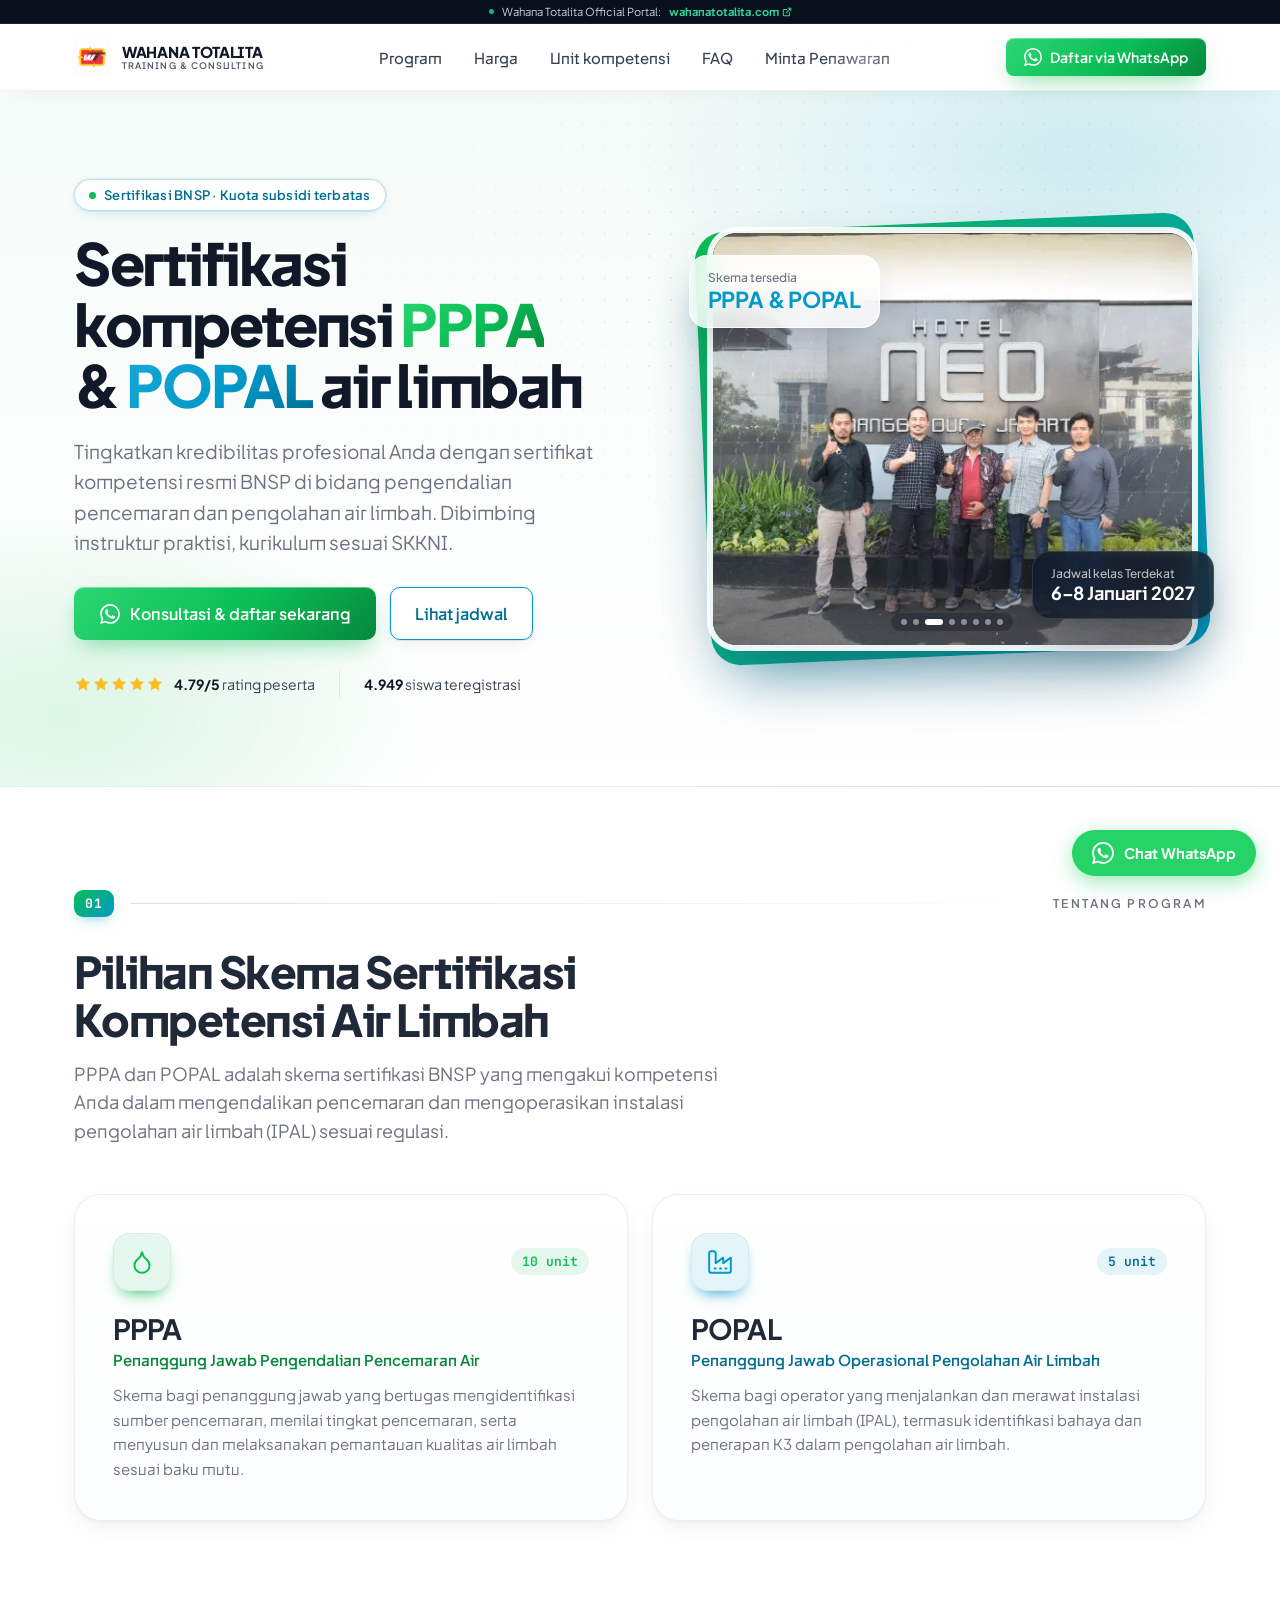
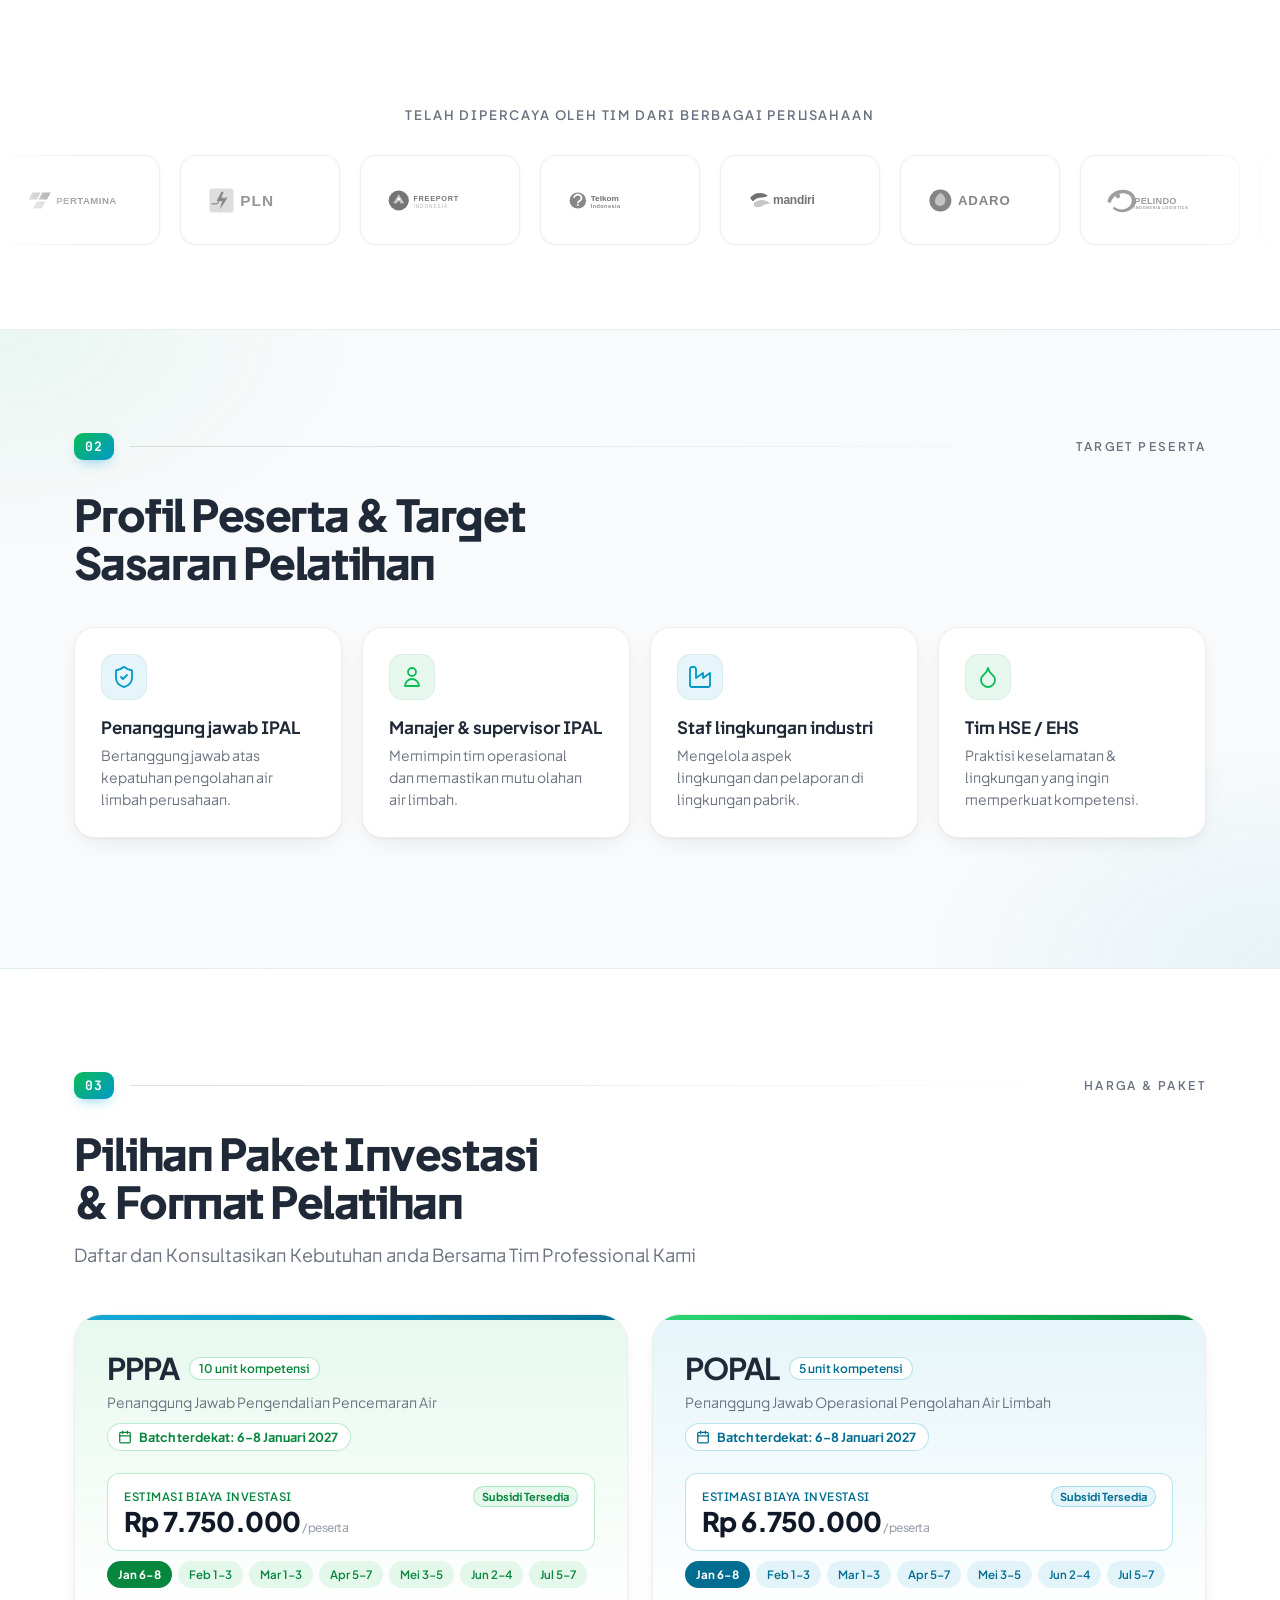
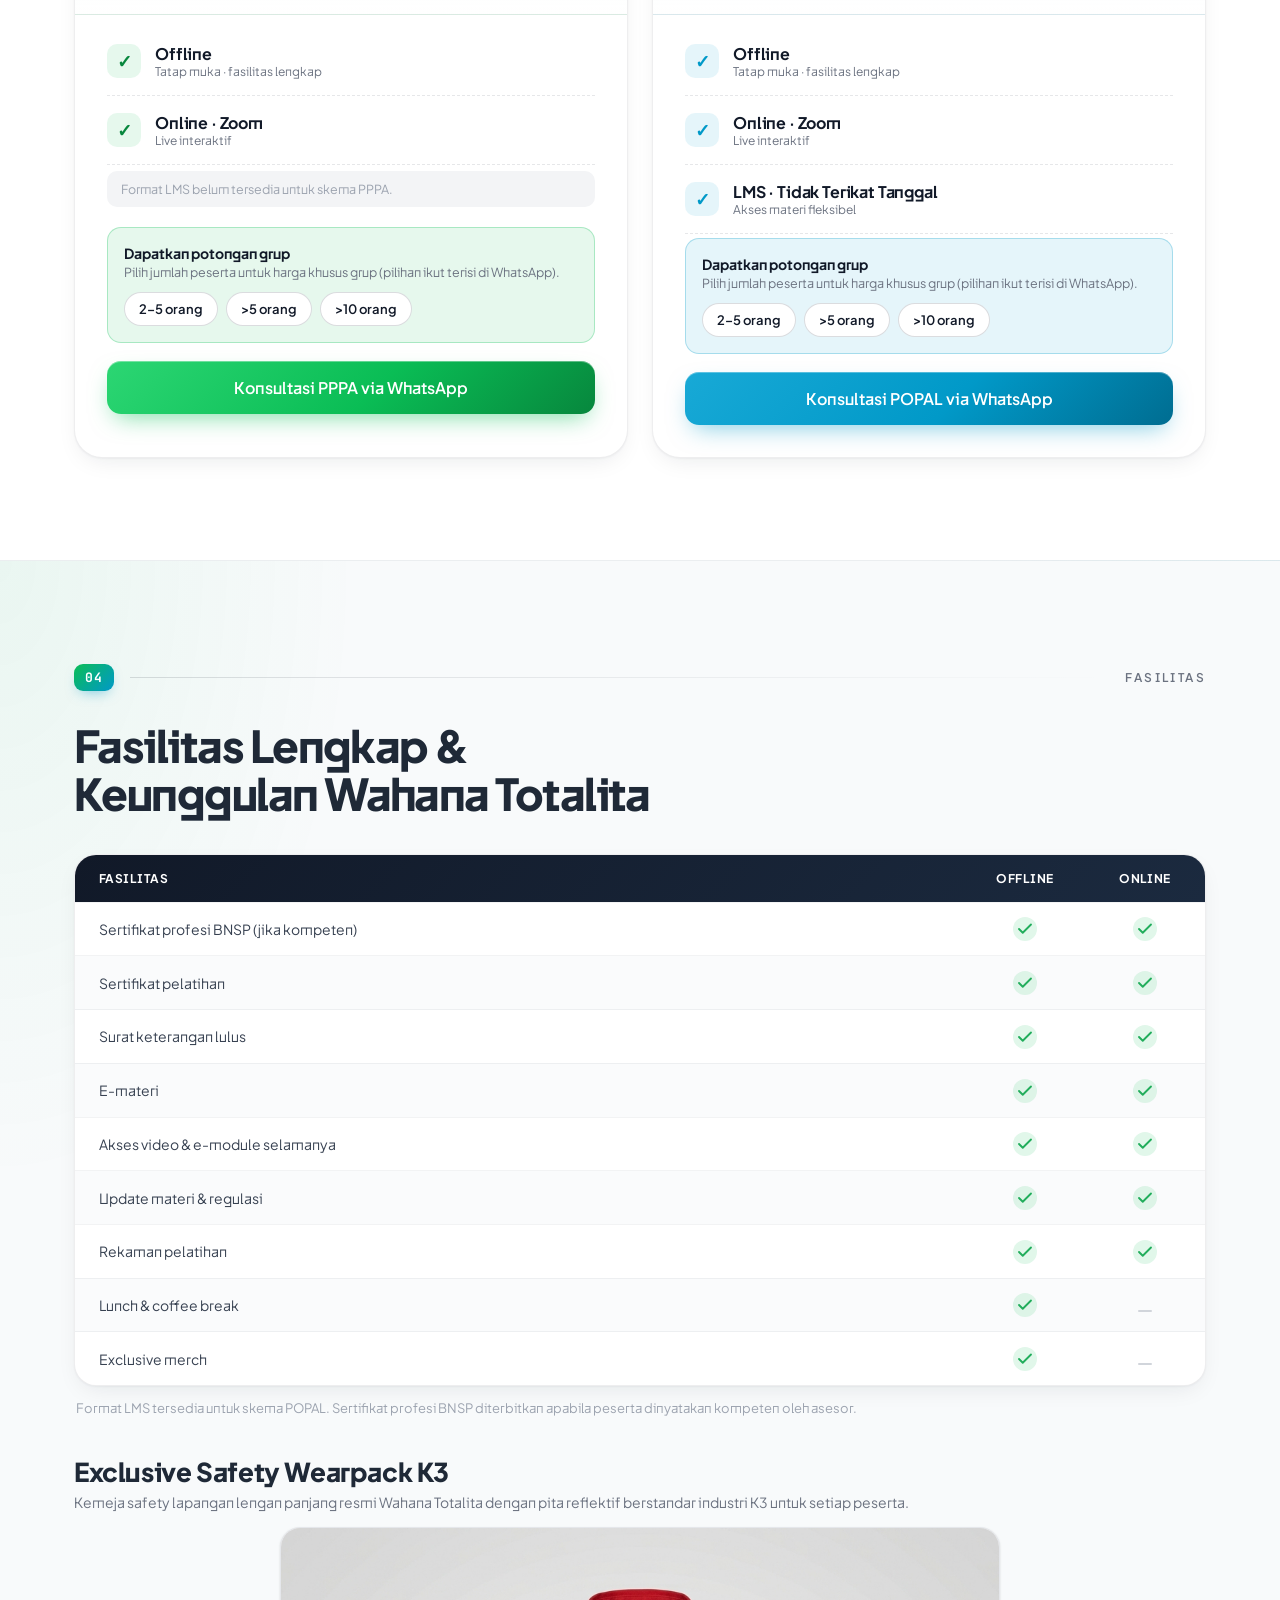
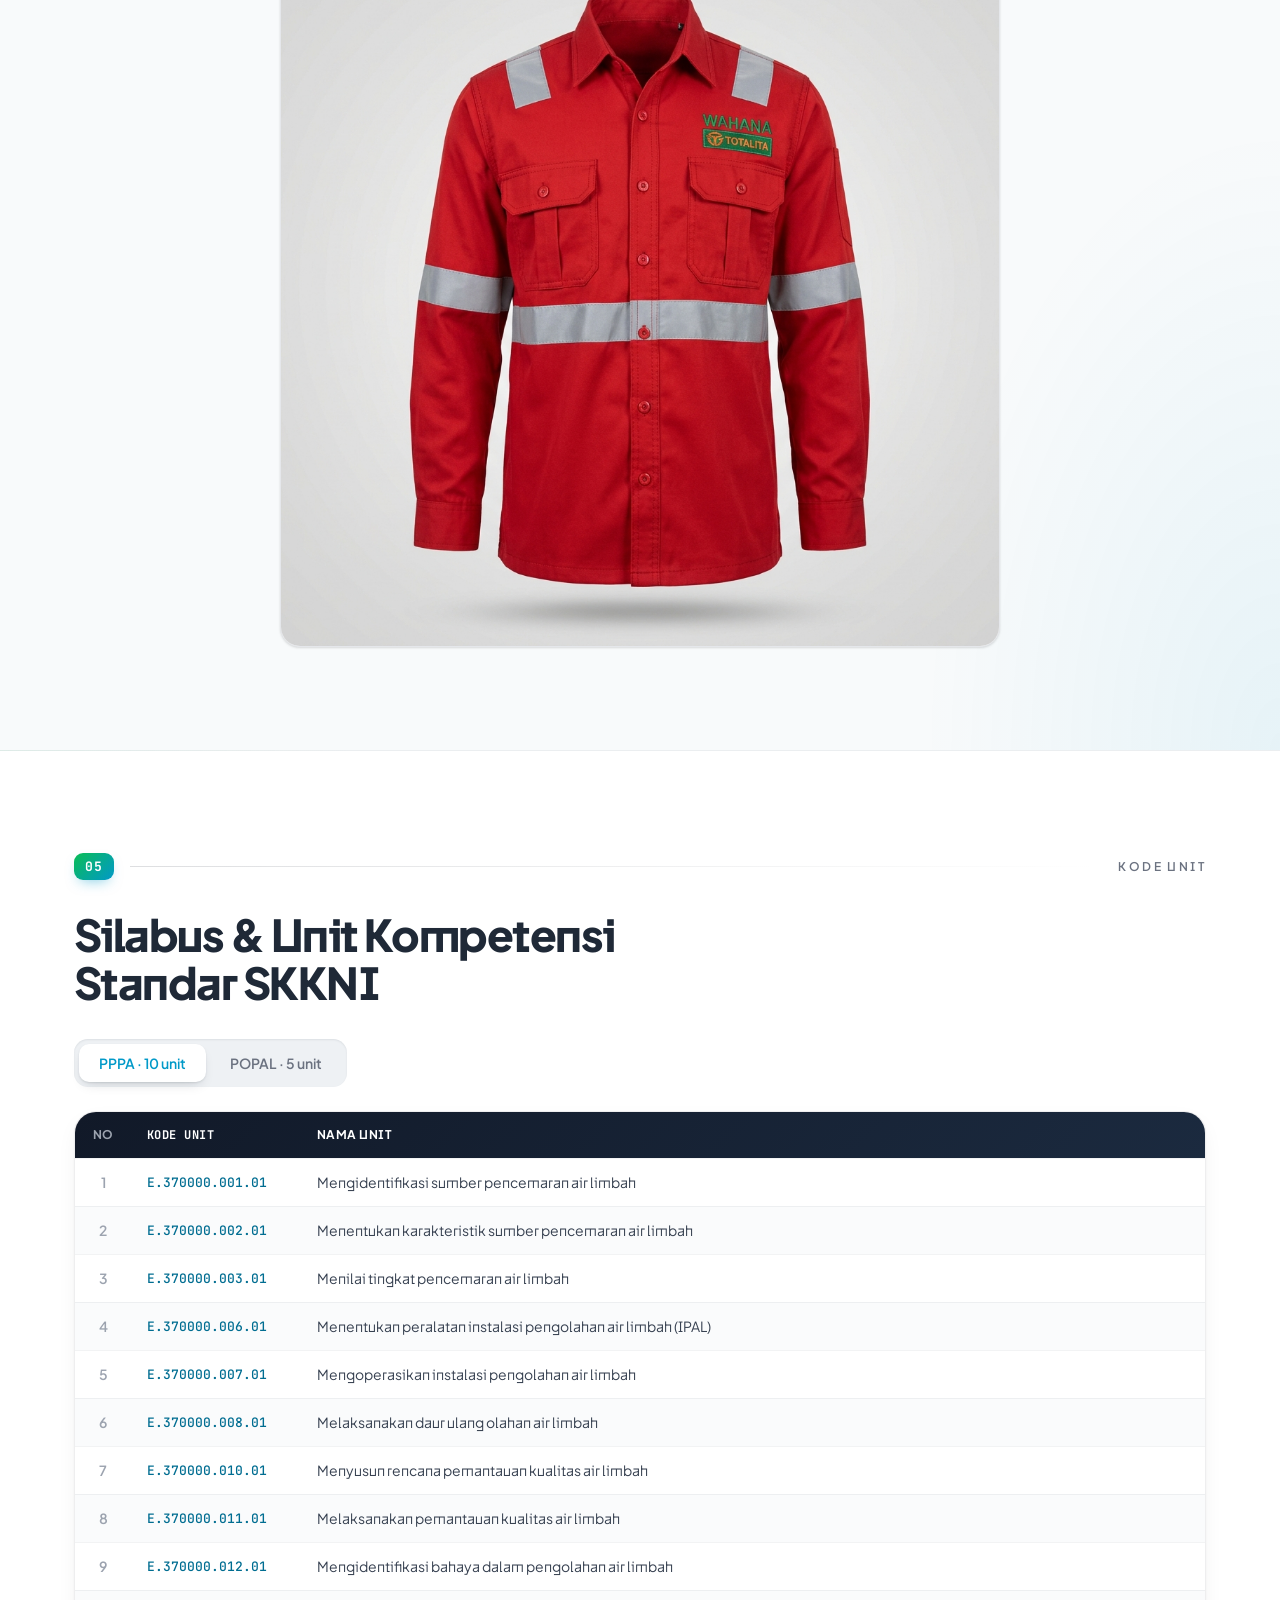
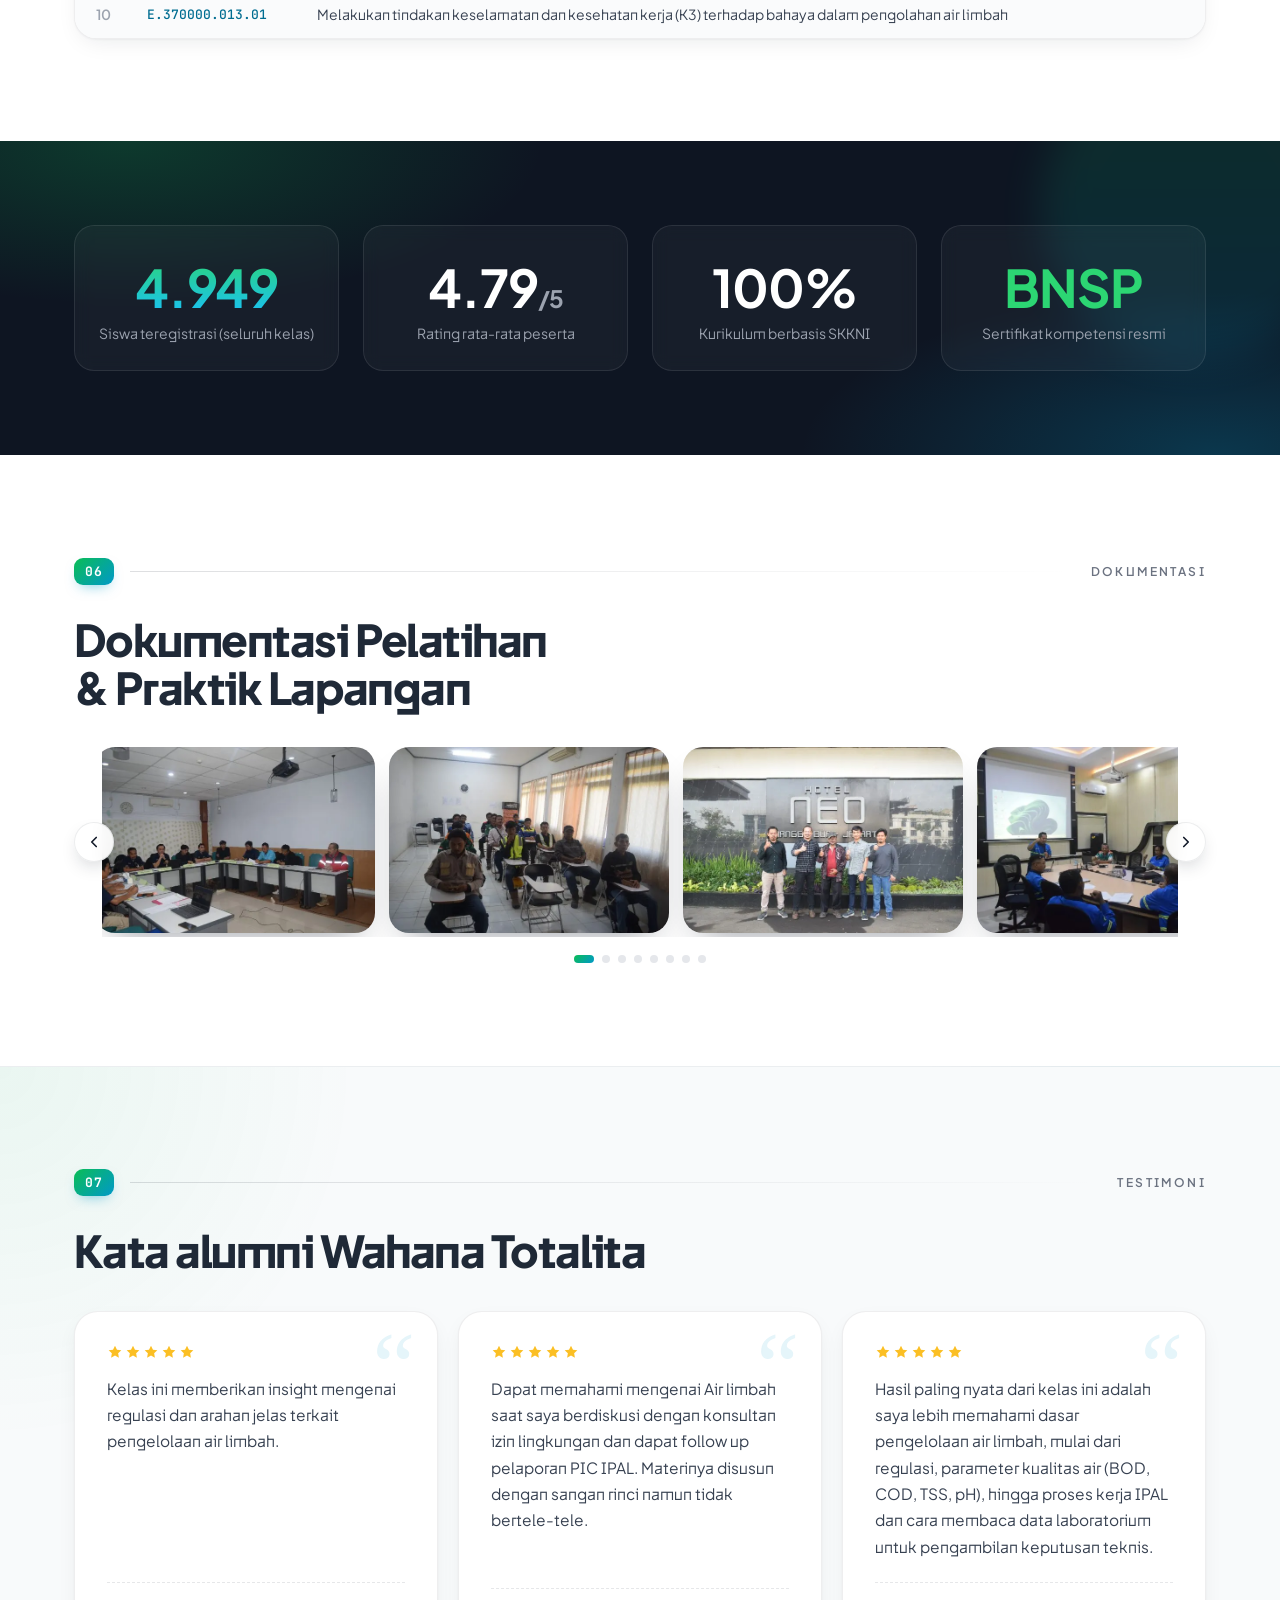
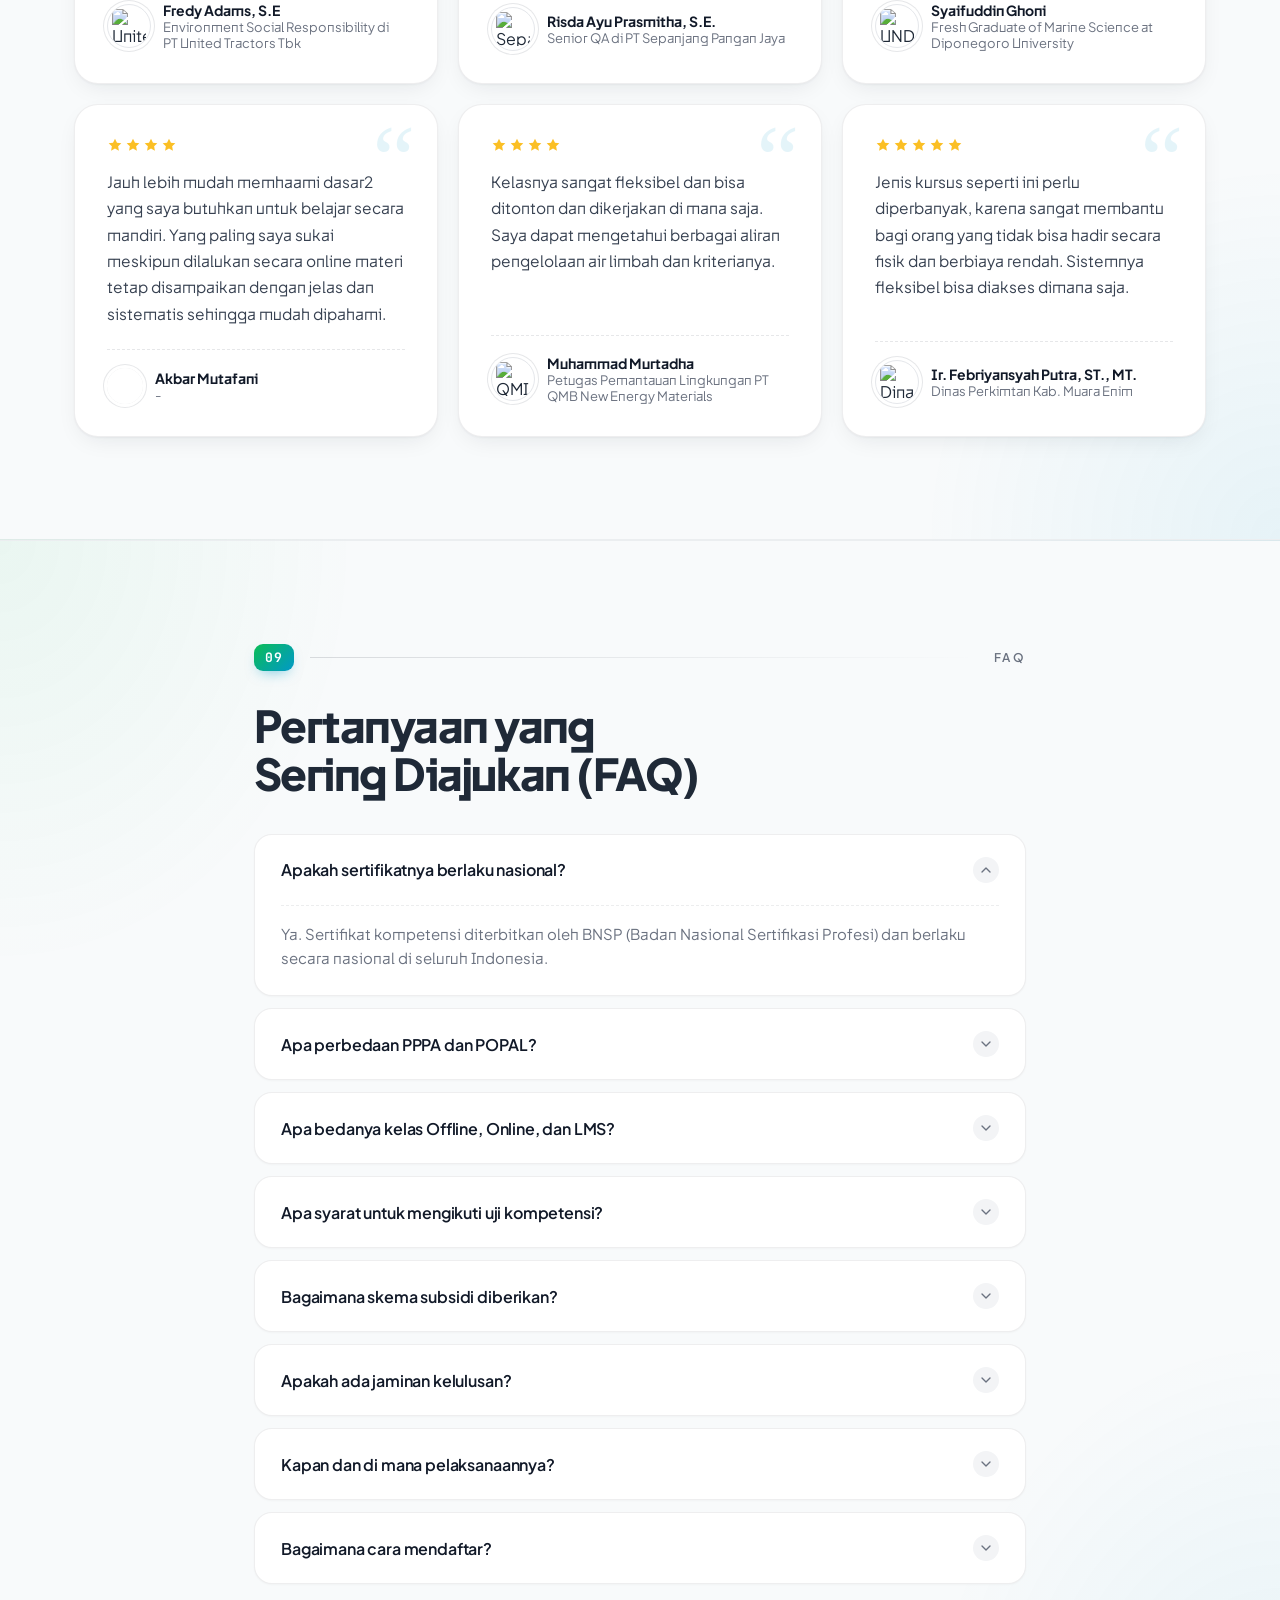
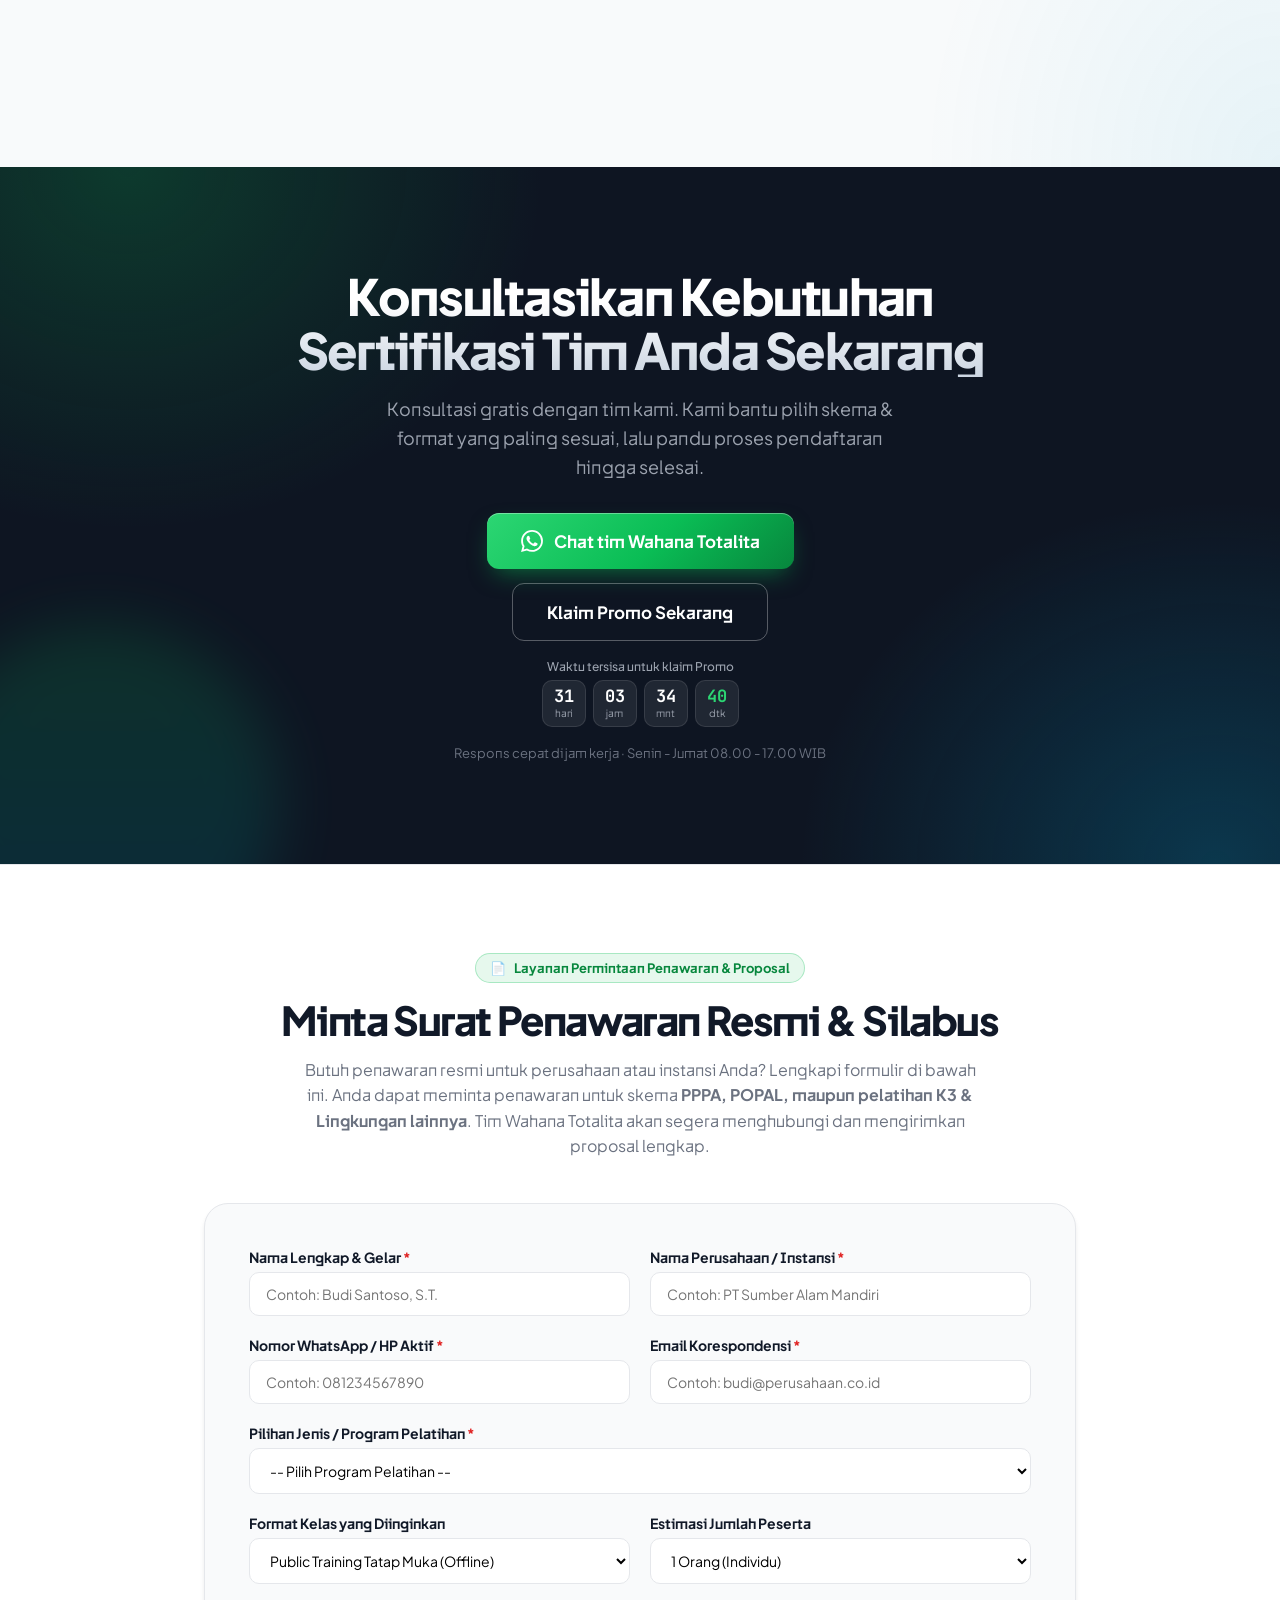
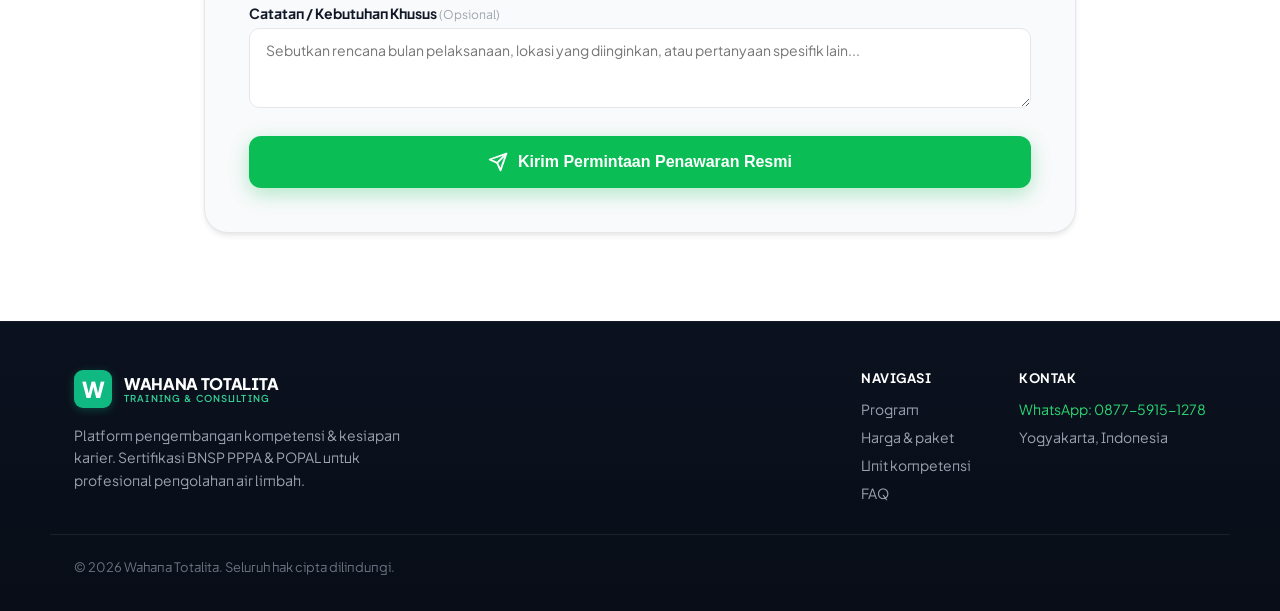
==== lp/pppa-popal/index.html @ a59a4b6e "feat: add PPPA & POPAL landing page route at /lp/pppa-popal [noindex]" ====
<!DOCTYPE html>
<html lang="id">
<head>
  <meta charset="UTF-8">
  <meta name="viewport" content="width=device-width, initial-scale=1.0">
  <title>Pelatihan dan Sertifikasi BNSP - PPPA & POPAL Air Limbah</title>
  <meta name="robots" content="noindex, nofollow">
  <link rel="canonical" href="https://wahanatotalita.com/lp/pppa-popal/">
  <meta name="description" content="Sertifikasi kompetensi PPPA & POPAL air limbah BNSP resmi. Pelatihan praktis, bimbingan pra-uji, dan sertifikasi resmi untuk profesional lingkungan industri.">
  
  <!-- Google Fonts: Plus Jakarta Sans & JetBrains Mono -->
  <link rel="preconnect" href="https://fonts.googleapis.com">
  <link rel="preconnect" href="https://fonts.gstatic.com" crossorigin>
  <link href="https://fonts.googleapis.com/css2?family=Plus+Jakarta+Sans:wght@400;500;600;700;800&family=JetBrains+Mono:wght@500;700&display=swap" rel="stylesheet">
  
  <link rel="stylesheet" href="styles.css">
</head>
<body>
<div id="scalev-html-mode-root" data-scalev-legacy-wrapper>
<!-- ============ TOP COMPACT SLIM BAR ============ -->
<div class="wt-top-bar" style="background:#090F1D;color:#94A3B8;font-size:11px;padding:5px 16px;border-bottom:1px solid rgba(255,255,255,.06);position:relative;z-index:70;line-height:1.2">
  <div style="max-width:1180px;margin:0 auto;display:flex;align-items:center;justify-content:center;gap:8px;text-align:center">
    <span style="display:inline-block;width:5px;height:5px;border-radius:50%;background:#10B981;flex-shrink:0"></span>
    <span style="color:#CBD5E1">Wahana Totalita Official Portal:</span>
    <a href="https://wahanatotalita.com" target="_blank" rel="noopener" style="color:#34D399;font-weight:700;text-decoration:none;display:inline-flex;align-items:center;gap:3px">
      wahanatotalita.com
      <svg width="10" height="10" viewBox="0 0 24 24" fill="none" stroke="currentColor" stroke-width="2.5" stroke-linecap="round" stroke-linejoin="round"><path d="M18 13v6a2 2 0 0 1-2 2H5a2 2 0 0 1-2-2V8a2 2 0 0 1 2-2h6"></path><polyline points="15 3 21 3 21 9"></polyline><line x1="10" y1="14" x2="21" y2="3"></line></svg>
    </a>
  </div>
</div>
</div>






<!-- ============ NAV ============ -->
<nav style="position:sticky;top:0;z-index:60;background:rgba(255,255,255,.86);backdrop-filter:blur(14px);-webkit-backdrop-filter:blur(14px);border-bottom:1px solid var(--stroke)">
  <div style="max-width:1180px;margin:0 auto;padding:14px 24px;display:flex;align-items:center;justify-content:space-between;gap:16px">
    <a href="#top" style="display:inline-flex;align-items:center;gap:12px;flex-shrink:0;text-decoration:none;color:#111928">
      <img src="/assets/logo.png" alt="Wahana Totalita" style="height:36px;width:auto;display:block">
      <span style="font-weight:800;font-size:15px;letter-spacing:-0.02em;line-height:1.2;display:flex;flex-direction:column;color:#111928">
        WAHANA TOTALITA
        <span style="font-size:9px;letter-spacing:0.12em;font-weight:600;color:#4B5563">TRAINING &amp; CONSULTING</span>
      </span>
    </a>
    <div class="gs-nav-links" style="display:flex;align-items:center;gap:28px">
      <a class="gs-link-u" href="#program" style="font-size:15px;font-weight:500;color:var(--fg-2)">Program</a>
      <a class="gs-link-u" href="#harga" style="font-size:15px;font-weight:500;color:var(--fg-2)">Harga</a>
      <a class="gs-link-u" href="#unit" style="font-size:15px;font-weight:500;color:var(--fg-2)">Unit kompetensi</a>
      <a class="gs-link-u" href="#faq" style="font-size:15px;font-weight:500;color:var(--fg-2)">FAQ</a>
      <a class="gs-link-u" href="#penawaran" style="font-size:15px;font-weight:500;color:var(--fg-2)">Minta Penawaran</a>
    </div>
    <a class="gs-cta gs-nav-cta wa-nav" href="#" target="_blank" rel="noopener" style="display:inline-flex;align-items:center;justify-content:center;gap:8px;background:var(--gs-green);color:#fff;font-weight:600;font-size:14px;padding:10px 18px;border-radius:8px;text-decoration:none;box-shadow:0 4px 12px rgba(10,189,85,.28)">
      <svg width="18" height="18" viewBox="0 0 24 24" fill="currentColor" aria-hidden="true"><path d="M17.472 14.382c-.297-.149-1.758-.867-2.03-.967-.273-.099-.471-.148-.67.15-.197.297-.767.966-.94 1.164-.173.199-.347.223-.644.075-.297-.15-1.255-.463-2.39-1.475-.883-.788-1.48-1.761-1.653-2.059-.173-.297-.018-.458.13-.606.134-.133.297-.347.446-.52.149-.174.198-.298.298-.497.099-.198.05-.371-.025-.52-.075-.149-.669-1.612-.916-2.207-.242-.579-.487-.5-.669-.51-.173-.008-.371-.01-.57-.01-.198 0-.52.074-.792.372-.272.297-1.04 1.016-1.04 2.479 0 1.462 1.065 2.875 1.213 3.074.149.198 2.096 3.2 5.077 4.487.709.306 1.262.489 1.694.625.712.227 1.36.195 1.872.118.571-.085 1.758-.719 2.006-1.413.248-.694.248-1.289.173-1.413-.074-.124-.272-.198-.57-.347M12.05 21.785h-.004a9.87 9.87 0 0 1-5.031-1.378l-.361-.214-3.741.982.998-3.648-.235-.374a9.86 9.86 0 0 1-1.51-5.26c.001-5.45 4.436-9.884 9.888-9.884 2.64 0 5.122 1.03 6.988 2.898a9.825 9.825 0 0 1 2.893 6.994c-.003 5.45-4.437 9.885-9.885 9.885m8.413-18.297A11.815 11.815 0 0 0 12.05 0C5.495 0 .16 5.335.157 11.892c0 2.096.547 4.142 1.588 5.945L.057 24l6.305-1.654a11.882 11.882 0 0 0 5.683 1.448h.005c6.554 0 11.89-5.335 11.893-11.893a11.821 11.821 0 0 0-3.48-8.413z"></path></svg>
      Daftar via WhatsApp
    </a>
    <!-- Hamburger (mobile only) -->
    <button class="gs-hamburger" id="gs-hamburger" aria-label="Buka menu" aria-expanded="false" onclick="toggleMobileNav()">
      <span></span><span></span><span></span>
    </button>
  </div>
  <!-- Mobile menu -->
  <div class="gs-mobile-menu" id="gs-mobile-menu" aria-hidden="true">
    <a href="#program" onclick="closeMobileNav()">Program</a>
    <a href="#harga" onclick="closeMobileNav()">Harga</a>
    <a href="#unit" onclick="closeMobileNav()">Unit kompetensi</a>
    <a href="#faq" onclick="closeMobileNav()">FAQ</a>
    <a href="#penawaran" onclick="closeMobileNav()">Minta Penawaran</a>
    <a class="gs-mobile-cta wa-nav" href="#" target="_blank" rel="noopener" onclick="closeMobileNav()">
      <svg width="18" height="18" viewBox="0 0 24 24" fill="currentColor" aria-hidden="true"><path d="M17.472 14.382c-.297-.149-1.758-.867-2.03-.967-.273-.099-.471-.148-.67.15-.197.297-.767.966-.94 1.164-.173.199-.347.223-.644.075-.297-.15-1.255-.463-2.39-1.475-.883-.788-1.48-1.761-1.653-2.059-.173-.297-.018-.458.13-.606.134-.133.297-.347.446-.52.149-.174.198-.298.298-.497.099-.198.05-.371-.025-.52-.075-.149-.669-1.612-.916-2.207-.242-.579-.487-.5-.669-.51-.173-.008-.371-.01-.57-.01-.198 0-.52.074-.792.372-.272.297-1.04 1.016-1.04 2.479 0 1.462 1.065 2.875 1.213 3.074.149.198 2.096 3.2 5.077 4.487.709.306 1.262.489 1.694.625.712.227 1.36.195 1.872.118.571-.085 1.758-.719 2.006-1.413.248-.694.248-1.289.173-1.413-.074-.124-.272-.198-.57-.347M12.05 21.785h-.004a9.87 9.87 0 0 1-5.031-1.378l-.361-.214-3.741.982.998-3.648-.235-.374a9.86 9.86 0 0 1-1.51-5.26c.001-5.45 4.436-9.884 9.888-9.884 2.64 0 5.122 1.03 6.988 2.898a9.825 9.825 0 0 1 2.893 6.994c-.003 5.45-4.437 9.885-9.885 9.885m8.413-18.297A11.815 11.815 0 0 0 12.05 0C5.495 0 .16 5.335.157 11.892c0 2.096.547 4.142 1.588 5.945L.057 24l6.305-1.654a11.882 11.882 0 0 0 5.683 1.448h.005c6.554 0 11.89-5.335 11.893-11.893a11.821 11.821 0 0 0-3.48-8.413z"></path></svg>
      Daftar via WhatsApp
    </a>
  </div>
</nav>

<!-- ============ HERO (half) ============ -->
<span id="top"></span>
<header style="position:relative;background:linear-gradient(180deg,#F9FAFB 0%,#fff 100%);border-bottom:1px solid var(--stroke);overflow:hidden">
  <div class="gs-hero-grid" style="max-width:1180px;margin:0 auto;padding:clamp(48px,7vw,88px) 24px;display:grid;grid-template-columns:1.05fr .95fr;gap:clamp(32px,5vw,64px);align-items:center">
    <div>
      <div class="reveal" style="display:inline-flex;align-items:center;gap:8px;background:var(--gs-cyan-25);border:1px solid var(--gs-cyan-50);color:var(--gs-cyan-dark);font-weight:600;font-size:13px;letter-spacing:.02em;padding:7px 14px;border-radius:9999px;margin-bottom:22px">
        <span style="width:7px;height:7px;border-radius:50%;background:var(--gs-green);animation:gsPulse 1.8s ease-in-out infinite"></span>
        Sertifikasi BNSP · Kuota subsidi terbatas
      </div>
      <h1 class="reveal" style="font-size:clamp(34px,5vw,58px);line-height:1.05;letter-spacing:-.02em;margin:0 0 20px;color:var(--dark)">Sertifikasi kompetensi <span style="color:var(--gs-green)">PPPA</span> &amp; <span style="color:var(--gs-cyan)">POPAL</span> air limbah</h1>
      <p class="reveal" style="font-size:clamp(16px,2vw,19px);line-height:1.6;color:var(--fg-3);max-width:540px;margin:0 0 30px;transition-delay:.05s">Tingkatkan kredibilitas profesional Anda dengan sertifikat kompetensi resmi BNSP di bidang pengendalian pencemaran dan pengolahan air limbah. Dibimbing instruktur praktisi, kurikulum sesuai SKKNI.</p>
      <div class="reveal gs-stack" style="display:flex;gap:14px;margin-bottom:30px;transition-delay:.1s">
        <a class="gs-cta wa-hero" href="#" target="_blank" rel="noopener" style="display:inline-flex;align-items:center;justify-content:center;gap:10px;background:var(--gs-green);color:#fff;font-weight:600;font-size:16px;padding:15px 26px;border-radius:10px;text-decoration:none;box-shadow:0 8px 22px rgba(10,189,85,.32)">
          <svg width="20" height="20" viewBox="0 0 24 24" fill="currentColor" aria-hidden="true"><path d="M17.472 14.382c-.297-.149-1.758-.867-2.03-.967-.273-.099-.471-.148-.67.15-.197.297-.767.966-.94 1.164-.173.199-.347.223-.644.075-.297-.15-1.255-.463-2.39-1.475-.883-.788-1.48-1.761-1.653-2.059-.173-.297-.018-.458.13-.606.134-.133.297-.347.446-.52.149-.174.198-.298.298-.497.099-.198.05-.371-.025-.52-.075-.149-.669-1.612-.916-2.207-.242-.579-.487-.5-.669-.51-.173-.008-.371-.01-.57-.01-.198 0-.52.074-.792.372-.272.297-1.04 1.016-1.04 2.479 0 1.462 1.065 2.875 1.213 3.074.149.198 2.096 3.2 5.077 4.487.709.306 1.262.489 1.694.625.712.227 1.36.195 1.872.118.571-.085 1.758-.719 2.006-1.413.248-.694.248-1.289.173-1.413-.074-.124-.272-.198-.57-.347M12.05 21.785h-.004a9.87 9.87 0 0 1-5.031-1.378l-.361-.214-3.741.982.998-3.648-.235-.374a9.86 9.86 0 0 1-1.51-5.26c.001-5.45 4.436-9.884 9.888-9.884 2.64 0 5.122 1.03 6.988 2.898a9.825 9.825 0 0 1 2.893 6.994c-.003 5.45-4.437 9.885-9.885 9.885m8.413-18.297A11.815 11.815 0 0 0 12.05 0C5.495 0 .16 5.335.157 11.892c0 2.096.547 4.142 1.588 5.945L.057 24l6.305-1.654a11.882 11.882 0 0 0 5.683 1.448h.005c6.554 0 11.89-5.335 11.893-11.893a11.821 11.821 0 0 0-3.48-8.413z"></path></svg>
          Konsultasi &amp; daftar sekarang
        </a>
        <a class="gs-cta" href="#harga" style="display:inline-flex;align-items:center;justify-content:center;gap:8px;background:#fff;color:var(--gs-cyan-dark);font-weight:600;font-size:16px;padding:15px 24px;border-radius:10px;text-decoration:none;border:1.5px solid var(--gs-cyan)">Lihat jadwal</a>
      </div>
      <div class="reveal gs-stack" style="display:flex;gap:24px;align-items:center;flex-wrap:wrap;transition-delay:.15s">
        <div style="display:flex;align-items:center;gap:10px">
          <div style="display:flex;color:#FBBF24">
            <svg width="18" height="18" viewBox="0 0 24 24" fill="currentColor"><path d="M12 17.3 6.16 20.5l1.12-6.5L2.5 9.4l6.54-.95L12 2.5l2.96 5.95 6.54.95-4.78 4.6 1.12 6.5z"></path></svg>
            <svg width="18" height="18" viewBox="0 0 24 24" fill="currentColor"><path d="M12 17.3 6.16 20.5l1.12-6.5L2.5 9.4l6.54-.95L12 2.5l2.96 5.95 6.54.95-4.78 4.6 1.12 6.5z"></path></svg>
            <svg width="18" height="18" viewBox="0 0 24 24" fill="currentColor"><path d="M12 17.3 6.16 20.5l1.12-6.5L2.5 9.4l6.54-.95L12 2.5l2.96 5.95 6.54.95-4.78 4.6 1.12 6.5z"></path></svg>
            <svg width="18" height="18" viewBox="0 0 24 24" fill="currentColor"><path d="M12 17.3 6.16 20.5l1.12-6.5L2.5 9.4l6.54-.95L12 2.5l2.96 5.95 6.54.95-4.78 4.6 1.12 6.5z"></path></svg>
            <svg width="18" height="18" viewBox="0 0 24 24" fill="currentColor"><path d="M12 17.3 6.16 20.5l1.12-6.5L2.5 9.4l6.54-.95L12 2.5l2.96 5.95 6.54.95-4.78 4.6 1.12 6.5z"></path></svg>
          </div>
          <span style="font-size:14px;color:var(--fg-2)"><strong style="color:var(--dark)">4.79/5</strong> rating peserta</span>
        </div>
        <div style="width:1px;height:28px;background:var(--stroke)" class="gs-hide-sm"></div>
        <span style="font-size:14px;color:var(--fg-2)"><strong style="color:var(--dark)">4.949</strong> siswa teregistrasi</span>
      </div>
    </div>

    <div class="gs-hero-media reveal" style="position:relative;min-height:440px;height:440px;transition-delay:.1s">
      <div style="position:absolute;inset:0;border-radius:24px;background:linear-gradient(180deg,#0ABD55 0%,#06AB8E 43%,#0199C8 100%);opacity:.12"></div>
      <!-- Hero slideshow -->
      <div id="hs-wrap" style="position:absolute;inset:14px;border-radius:20px;overflow:hidden;background:#111">
        <img class="hs-slide" src="/assets/galeri/DSC_0001.webp" alt="Foto 1" style="position:absolute;inset:0;width:100%;height:100%;object-fit:cover;display:block;opacity:1;transition:opacity .4s ease">
        <img class="hs-slide" src="/assets/galeri/DSC_0003.webp" alt="Foto 2" loading="lazy" style="position:absolute;inset:0;width:100%;height:100%;object-fit:cover;display:block;opacity:0;transition:opacity .7s ease">
        <img class="hs-slide" src="/assets/galeri/DSC_0005.webp" alt="Foto 3" loading="lazy" style="position:absolute;inset:0;width:100%;height:100%;object-fit:cover;display:block;opacity:0;transition:opacity .7s ease">
        <img class="hs-slide" src="/assets/galeri/DSC_0007.webp" alt="Foto 4" loading="lazy" style="position:absolute;inset:0;width:100%;height:100%;object-fit:cover;display:block;opacity:0;transition:opacity .7s ease">
        <img class="hs-slide" src="/assets/galeri/DSC_0009.webp" alt="Foto 5" loading="lazy" style="position:absolute;inset:0;width:100%;height:100%;object-fit:cover;display:block;opacity:0;transition:opacity .7s ease">
        <img class="hs-slide" src="/assets/galeri/DSC_0014.webp" alt="Foto 6" loading="lazy" style="position:absolute;inset:0;width:100%;height:100%;object-fit:cover;display:block;opacity:0;transition:opacity .7s ease">
        <img class="hs-slide" src="/assets/galeri/DSC_0022.webp" alt="Foto 7" loading="lazy" style="position:absolute;inset:0;width:100%;height:100%;object-fit:cover;display:block;opacity:0;transition:opacity .7s ease">
        <img class="hs-slide" src="/assets/galeri/DSC_0031.webp" alt="Foto 8" loading="lazy" style="position:absolute;inset:0;width:100%;height:100%;object-fit:cover;display:block;opacity:0;transition:opacity .7s ease">
        <!-- dots -->
        <div id="hs-dots" style="position:absolute;bottom:10px;left:50%;transform:translateX(-50%);display:flex;gap:6px;z-index:2"></div>
      </div>
      <div style="position:absolute;left:-10px;top:36px;background:#fff;border:1px solid var(--stroke);border-radius:14px;box-shadow:var(--shadow-4);padding:14px 18px;animation:gsFloat 6s ease-in-out infinite">
        <div style="font-size:12px;color:var(--fg-3);font-weight:500">Skema tersedia</div>
        <div style="font-size:22px;font-weight:700;color:var(--gs-cyan);letter-spacing:-.01em">PPPA &amp; POPAL</div>
      </div>
      <div style="position:absolute;right:-8px;bottom:40px;background:var(--dark);color:#fff;border-radius:14px;box-shadow:var(--shadow-5);padding:14px 18px;animation:gsFloat2 7s ease-in-out infinite">
        <div style="font-size:12px;opacity:.7;font-weight:500">Jadwal kelas Terdekat</div>
        <div id="hero-jadwal-date" style="font-size:18px;font-weight:700;letter-spacing:-.01em">2–4 November 2026</div>
      </div>
    </div>
  </div>
</header>

<!-- ============ 01 — PROGRAM ============ -->
<section id="program" style="padding:clamp(56px,8vw,104px) 0">
  <div style="max-width:1180px;margin:0 auto;padding:0 24px">
    <div class="reveal" style="display:flex;align-items:center;gap:16px;margin-bottom:30px">
      <span style="font-family:var(--font-mono);font-size:13px;font-weight:700;letter-spacing:.14em;color:var(--gs-cyan)">01</span>
      <span style="height:1px;flex:1;background:var(--stroke)"></span>
      <span style="font-size:12px;font-weight:600;letter-spacing:.16em;text-transform:uppercase;color:var(--fg-3)">Tentang program</span>
    </div>
    <h2 class="reveal" style="font-size:clamp(28px,4vw,44px);line-height:1.1;letter-spacing:-.02em;margin:0 0 16px;max-width:760px">Pilihan Skema Sertifikasi Kompetensi Air Limbah</h2>
    <p class="reveal" style="font-size:18px;line-height:1.6;color:var(--fg-3);max-width:680px;margin:0 0 48px;transition-delay:.05s">PPPA dan POPAL adalah skema sertifikasi BNSP yang mengakui kompetensi Anda dalam mengendalikan pencemaran dan mengoperasikan instalasi pengolahan air limbah (IPAL) sesuai regulasi.</p>
    <div class="gs-2col" style="display:grid;grid-template-columns:1fr 1fr;gap:24px">
      <div class="reveal gs-lift" style="background:#fff;border:1px solid var(--stroke);border-radius:20px;padding:34px;box-shadow:var(--shadow-1)">
        <div style="display:flex;align-items:center;justify-content:space-between;margin-bottom:20px">
          <div style="width:52px;height:52px;border-radius:14px;background:var(--gs-green-25);display:flex;align-items:center;justify-content:center;color:var(--gs-green)">
            <svg width="26" height="26" viewBox="0 0 24 24" fill="none" stroke="currentColor" stroke-width="1.8" stroke-linecap="round" stroke-linejoin="round"><path d="M12 22a7 7 0 0 0 7-7c0-2-1-3.9-3-5.5s-3.5-4-4-6.5c-.5 2.5-2 4.9-4 6.5C6 11.1 5 13 5 15a7 7 0 0 0 7 7z"></path></svg>
          </div>
          <span style="font-family:var(--font-mono);font-size:13px;font-weight:600;color:var(--gs-green);background:var(--gs-green-25);padding:5px 11px;border-radius:9999px">10 unit</span>
        </div>
        <h3 style="font-size:24px;font-weight:700;margin:0 0 4px;letter-spacing:-.01em">PPPA</h3>
        <p style="font-size:15px;font-weight:600;color:var(--gs-green-dark);margin:0 0 14px">Penanggung Jawab Pengendalian Pencemaran Air</p>
        <p style="font-size:15px;line-height:1.65;color:var(--fg-3);margin:0">Skema bagi penanggung jawab yang bertugas mengidentifikasi sumber pencemaran, menilai tingkat pencemaran, serta menyusun dan melaksanakan pemantauan kualitas air limbah sesuai baku mutu.</p>
      </div>
      <div class="reveal gs-lift" style="background:#fff;border:1px solid var(--stroke);border-radius:20px;padding:34px;box-shadow:var(--shadow-1);transition-delay:.06s">
        <div style="display:flex;align-items:center;justify-content:space-between;margin-bottom:20px">
          <div style="width:52px;height:52px;border-radius:14px;background:var(--gs-cyan-25);display:flex;align-items:center;justify-content:center;color:var(--gs-cyan)">
            <svg width="26" height="26" viewBox="0 0 24 24" fill="none" stroke="currentColor" stroke-width="1.8" stroke-linecap="round" stroke-linejoin="round"><path d="M2 20a2 2 0 0 0 2 2h16a2 2 0 0 0 2-2V8l-7 5V8l-7 5V4a2 2 0 0 0-2-2H4a2 2 0 0 0-2 2Z"></path><path d="M17 18h1M12 18h1M7 18h1"></path></svg>
          </div>
          <span style="font-family:var(--font-mono);font-size:13px;font-weight:600;color:var(--gs-cyan-dark);background:var(--gs-cyan-25);padding:5px 11px;border-radius:9999px">5 unit</span>
        </div>
        <h3 style="font-size:24px;font-weight:700;margin:0 0 4px;letter-spacing:-.01em">POPAL</h3>
        <p style="font-size:15px;font-weight:600;color:var(--gs-cyan-dark);margin:0 0 14px">Penanggung Jawab Operasional Pengolahan Air Limbah</p>
        <p style="font-size:15px;line-height:1.65;color:var(--fg-3);margin:0">Skema bagi operator yang menjalankan dan merawat instalasi pengolahan air limbah (IPAL), termasuk identifikasi bahaya dan penerapan K3 dalam pengolahan air limbah.</p>
      </div>
    </div>
  </div>
</section>

<!-- ============ TRUSTED CLIENTS MARQUEE ============ -->
<section style="padding:clamp(48px,7vw,84px) 0;overflow:hidden">
  <div style="max-width:1180px;margin:0 auto;padding:0 24px;text-align:center">
    <p class="reveal" style="font-size:13px;font-weight:600;letter-spacing:.14em;text-transform:uppercase;color:var(--fg-3);margin:0 0 32px">Telah dipercaya oleh tim dari berbagai perusahaan</p>
  </div>
  <!-- Marquee track -->
  <div style="position:relative;overflow:hidden">
    <!-- fade edges -->
    <div style="position:absolute;left:0;top:0;bottom:0;width:80px;background:linear-gradient(to right,#fff,transparent);z-index:2;pointer-events:none"></div>
    <div style="position:absolute;right:0;top:0;bottom:0;width:80px;background:linear-gradient(to left,#fff,transparent);z-index:2;pointer-events:none"></div>
    <div id="lp-track" style="display:flex;gap:20px;width:max-content;animation:lpScroll 42s linear infinite">
      
      <div style="height:90px;min-width:160px;border-radius:12px;background:#fff;border:1px solid var(--stroke);display:flex;align-items:center;justify-content:center;padding:12px 24px;flex-shrink:0;box-shadow:0 1px 3px rgba(0,0,0,.04)">
        <img src="/assets/clients/pertamina.svg" alt="pertamina" loading="lazy" style="max-height:52px;max-width:120px;object-fit:contain">
      </div>
      <div style="height:90px;min-width:160px;border-radius:12px;background:#fff;border:1px solid var(--stroke);display:flex;align-items:center;justify-content:center;padding:12px 24px;flex-shrink:0;box-shadow:0 1px 3px rgba(0,0,0,.04)">
        <img src="/assets/clients/pln.svg" alt="pln" loading="lazy" style="max-height:52px;max-width:120px;object-fit:contain">
      </div>
      <div style="height:90px;min-width:160px;border-radius:12px;background:#fff;border:1px solid var(--stroke);display:flex;align-items:center;justify-content:center;padding:12px 24px;flex-shrink:0;box-shadow:0 1px 3px rgba(0,0,0,.04)">
        <img src="/assets/clients/freeport.svg" alt="freeport" loading="lazy" style="max-height:52px;max-width:120px;object-fit:contain">
      </div>
      <div style="height:90px;min-width:160px;border-radius:12px;background:#fff;border:1px solid var(--stroke);display:flex;align-items:center;justify-content:center;padding:12px 24px;flex-shrink:0;box-shadow:0 1px 3px rgba(0,0,0,.04)">
        <img src="/assets/clients/telkom.svg" alt="telkom" loading="lazy" style="max-height:52px;max-width:120px;object-fit:contain">
      </div>
      <div style="height:90px;min-width:160px;border-radius:12px;background:#fff;border:1px solid var(--stroke);display:flex;align-items:center;justify-content:center;padding:12px 24px;flex-shrink:0;box-shadow:0 1px 3px rgba(0,0,0,.04)">
        <img src="/assets/clients/mandiri.svg" alt="mandiri" loading="lazy" style="max-height:52px;max-width:120px;object-fit:contain">
      </div>
      <div style="height:90px;min-width:160px;border-radius:12px;background:#fff;border:1px solid var(--stroke);display:flex;align-items:center;justify-content:center;padding:12px 24px;flex-shrink:0;box-shadow:0 1px 3px rgba(0,0,0,.04)">
        <img src="/assets/clients/adaro.svg" alt="adaro" loading="lazy" style="max-height:52px;max-width:120px;object-fit:contain">
      </div>
      <div style="height:90px;min-width:160px;border-radius:12px;background:#fff;border:1px solid var(--stroke);display:flex;align-items:center;justify-content:center;padding:12px 24px;flex-shrink:0;box-shadow:0 1px 3px rgba(0,0,0,.04)">
        <img src="/assets/clients/pelindo.svg" alt="pelindo" loading="lazy" style="max-height:52px;max-width:120px;object-fit:contain">
      </div>
      <div style="height:90px;min-width:160px;border-radius:12px;background:#fff;border:1px solid var(--stroke);display:flex;align-items:center;justify-content:center;padding:12px 24px;flex-shrink:0;box-shadow:0 1px 3px rgba(0,0,0,.04)">
        <img src="/assets/clients/wika.svg" alt="wika" loading="lazy" style="max-height:52px;max-width:120px;object-fit:contain">
      </div>
      <div style="height:90px;min-width:160px;border-radius:12px;background:#fff;border:1px solid var(--stroke);display:flex;align-items:center;justify-content:center;padding:12px 24px;flex-shrink:0;box-shadow:0 1px 3px rgba(0,0,0,.04)">
        <img src="/assets/clients/rekind.svg" alt="rekind" loading="lazy" style="max-height:52px;max-width:120px;object-fit:contain">
      </div>
      <div style="height:90px;min-width:160px;border-radius:12px;background:#fff;border:1px solid var(--stroke);display:flex;align-items:center;justify-content:center;padding:12px 24px;flex-shrink:0;box-shadow:0 1px 3px rgba(0,0,0,.04)">
        <img src="/assets/clients/pupuk-indonesia.svg" alt="pupuk-indonesia" loading="lazy" style="max-height:52px;max-width:120px;object-fit:contain">
      </div>
      <div style="height:90px;min-width:160px;border-radius:12px;background:#fff;border:1px solid var(--stroke);display:flex;align-items:center;justify-content:center;padding:12px 24px;flex-shrink:0;box-shadow:0 1px 3px rgba(0,0,0,.04)">
        <img src="/assets/clients/unicharm.svg" alt="unicharm" loading="lazy" style="max-height:52px;max-width:120px;object-fit:contain">
      </div>
      <div style="height:90px;min-width:160px;border-radius:12px;background:#fff;border:1px solid var(--stroke);display:flex;align-items:center;justify-content:center;padding:12px 24px;flex-shrink:0;box-shadow:0 1px 3px rgba(0,0,0,.04)">
        <img src="/assets/clients/bsd-city.svg" alt="bsd-city" loading="lazy" style="max-height:52px;max-width:120px;object-fit:contain">
      </div>
      
      <div style="height:90px;min-width:160px;border-radius:12px;background:#fff;border:1px solid var(--stroke);display:flex;align-items:center;justify-content:center;padding:12px 24px;flex-shrink:0;box-shadow:0 1px 3px rgba(0,0,0,.04)">
        <img src="/assets/clients/pertamina.svg" alt="pertamina" loading="lazy" style="max-height:52px;max-width:120px;object-fit:contain">
      </div>
      <div style="height:90px;min-width:160px;border-radius:12px;background:#fff;border:1px solid var(--stroke);display:flex;align-items:center;justify-content:center;padding:12px 24px;flex-shrink:0;box-shadow:0 1px 3px rgba(0,0,0,.04)">
        <img src="/assets/clients/pln.svg" alt="pln" loading="lazy" style="max-height:52px;max-width:120px;object-fit:contain">
      </div>
      <div style="height:90px;min-width:160px;border-radius:12px;background:#fff;border:1px solid var(--stroke);display:flex;align-items:center;justify-content:center;padding:12px 24px;flex-shrink:0;box-shadow:0 1px 3px rgba(0,0,0,.04)">
        <img src="/assets/clients/freeport.svg" alt="freeport" loading="lazy" style="max-height:52px;max-width:120px;object-fit:contain">
      </div>
      <div style="height:90px;min-width:160px;border-radius:12px;background:#fff;border:1px solid var(--stroke);display:flex;align-items:center;justify-content:center;padding:12px 24px;flex-shrink:0;box-shadow:0 1px 3px rgba(0,0,0,.04)">
        <img src="/assets/clients/telkom.svg" alt="telkom" loading="lazy" style="max-height:52px;max-width:120px;object-fit:contain">
      </div>
      <div style="height:90px;min-width:160px;border-radius:12px;background:#fff;border:1px solid var(--stroke);display:flex;align-items:center;justify-content:center;padding:12px 24px;flex-shrink:0;box-shadow:0 1px 3px rgba(0,0,0,.04)">
        <img src="/assets/clients/mandiri.svg" alt="mandiri" loading="lazy" style="max-height:52px;max-width:120px;object-fit:contain">
      </div>
      <div style="height:90px;min-width:160px;border-radius:12px;background:#fff;border:1px solid var(--stroke);display:flex;align-items:center;justify-content:center;padding:12px 24px;flex-shrink:0;box-shadow:0 1px 3px rgba(0,0,0,.04)">
        <img src="/assets/clients/adaro.svg" alt="adaro" loading="lazy" style="max-height:52px;max-width:120px;object-fit:contain">
      </div>
      <div style="height:90px;min-width:160px;border-radius:12px;background:#fff;border:1px solid var(--stroke);display:flex;align-items:center;justify-content:center;padding:12px 24px;flex-shrink:0;box-shadow:0 1px 3px rgba(0,0,0,.04)">
        <img src="/assets/clients/pelindo.svg" alt="pelindo" loading="lazy" style="max-height:52px;max-width:120px;object-fit:contain">
      </div>
      <div style="height:90px;min-width:160px;border-radius:12px;background:#fff;border:1px solid var(--stroke);display:flex;align-items:center;justify-content:center;padding:12px 24px;flex-shrink:0;box-shadow:0 1px 3px rgba(0,0,0,.04)">
        <img src="/assets/clients/wika.svg" alt="wika" loading="lazy" style="max-height:52px;max-width:120px;object-fit:contain">
      </div>
      <div style="height:90px;min-width:160px;border-radius:12px;background:#fff;border:1px solid var(--stroke);display:flex;align-items:center;justify-content:center;padding:12px 24px;flex-shrink:0;box-shadow:0 1px 3px rgba(0,0,0,.04)">
        <img src="/assets/clients/rekind.svg" alt="rekind" loading="lazy" style="max-height:52px;max-width:120px;object-fit:contain">
      </div>
      <div style="height:90px;min-width:160px;border-radius:12px;background:#fff;border:1px solid var(--stroke);display:flex;align-items:center;justify-content:center;padding:12px 24px;flex-shrink:0;box-shadow:0 1px 3px rgba(0,0,0,.04)">
        <img src="/assets/clients/pupuk-indonesia.svg" alt="pupuk-indonesia" loading="lazy" style="max-height:52px;max-width:120px;object-fit:contain">
      </div>
      <div style="height:90px;min-width:160px;border-radius:12px;background:#fff;border:1px solid var(--stroke);display:flex;align-items:center;justify-content:center;padding:12px 24px;flex-shrink:0;box-shadow:0 1px 3px rgba(0,0,0,.04)">
        <img src="/assets/clients/unicharm.svg" alt="unicharm" loading="lazy" style="max-height:52px;max-width:120px;object-fit:contain">
      </div>
      <div style="height:90px;min-width:160px;border-radius:12px;background:#fff;border:1px solid var(--stroke);display:flex;align-items:center;justify-content:center;padding:12px 24px;flex-shrink:0;box-shadow:0 1px 3px rgba(0,0,0,.04)">
        <img src="/assets/clients/bsd-city.svg" alt="bsd-city" loading="lazy" style="max-height:52px;max-width:120px;object-fit:contain">
      </div>
    </div>
  </div>
</section>


<!-- ============ 02 — UNTUK SIAPA ============ -->
<section style="padding:clamp(56px,8vw,104px) 0;background:#F9FAFB;border-top:1px solid var(--stroke);border-bottom:1px solid var(--stroke)">
  <div style="max-width:1180px;margin:0 auto;padding:0 24px">
    <div class="reveal" style="display:flex;align-items:center;gap:16px;margin-bottom:30px">
      <span style="font-family:var(--font-mono);font-size:13px;font-weight:700;letter-spacing:.14em;color:var(--gs-cyan)">02</span>
      <span style="height:1px;flex:1;background:var(--stroke)"></span>
      <span style="font-size:12px;font-weight:600;letter-spacing:.16em;text-transform:uppercase;color:var(--fg-3)">Target peserta</span>
    </div>
    <h2 class="reveal" style="font-size:clamp(28px,4vw,44px);line-height:1.1;letter-spacing:-.02em;margin:0 0 40px;max-width:680px">Profil Peserta &amp; Target Sasaran Pelatihan</h2>
    <div style="display:grid;grid-template-columns:repeat(auto-fit,minmax(240px,1fr));gap:20px;margin-bottom:28px">
      <div class="reveal gs-lift" style="background:#fff;border:1px solid var(--stroke);border-radius:16px;padding:26px">
        <div style="width:46px;height:46px;border-radius:12px;background:var(--gs-cyan-25);color:var(--gs-cyan);display:flex;align-items:center;justify-content:center;margin-bottom:16px"><svg width="24" height="24" viewBox="0 0 24 24" fill="none" stroke="currentColor" stroke-width="1.8" stroke-linecap="round" stroke-linejoin="round"><path d="M20 13c0 5-3.5 7.5-7.66 8.95a1 1 0 0 1-.67-.01C7.5 20.5 4 18 4 13V6a1 1 0 0 1 1-1c2 0 4.5-1.2 6.24-2.72a1.17 1.17 0 0 1 1.52 0C14.51 3.81 17 5 19 5a1 1 0 0 1 1 1z"></path><path d="m9 12 2 2 4-4"></path></svg></div>
        <h4 style="font-size:17px;font-weight:700;margin:0 0 6px">Penanggung jawab IPAL</h4>
        <p style="font-size:14px;line-height:1.6;color:var(--fg-3);margin:0">Bertanggung jawab atas kepatuhan pengolahan air limbah perusahaan.</p>
      </div>
      <div class="reveal gs-lift" style="background:#fff;border:1px solid var(--stroke);border-radius:16px;padding:26px;transition-delay:.05s">
        <div style="width:46px;height:46px;border-radius:12px;background:var(--gs-green-25);color:var(--gs-green);display:flex;align-items:center;justify-content:center;margin-bottom:16px"><svg width="24" height="24" viewBox="0 0 24 24" fill="none" stroke="currentColor" stroke-width="1.8" stroke-linecap="round" stroke-linejoin="round"><path d="M16 7a4 4 0 1 1-8 0 4 4 0 0 1 8 0M12 14a7 7 0 0 0-7 7h14a7 7 0 0 0-7-7z"></path></svg></div>
        <h4 style="font-size:17px;font-weight:700;margin:0 0 6px">Manajer &amp; supervisor IPAL</h4>
        <p style="font-size:14px;line-height:1.6;color:var(--fg-3);margin:0">Memimpin tim operasional dan memastikan mutu olahan air limbah.</p>
      </div>
      <div class="reveal gs-lift" style="background:#fff;border:1px solid var(--stroke);border-radius:16px;padding:26px;transition-delay:.1s">
        <div style="width:46px;height:46px;border-radius:12px;background:var(--gs-cyan-25);color:var(--gs-cyan);display:flex;align-items:center;justify-content:center;margin-bottom:16px"><svg width="24" height="24" viewBox="0 0 24 24" fill="none" stroke="currentColor" stroke-width="1.8" stroke-linecap="round" stroke-linejoin="round"><path d="M2 20a2 2 0 0 0 2 2h16a2 2 0 0 0 2-2V8l-7 5V8l-7 5V4a2 2 0 0 0-2-2H4a2 2 0 0 0-2 2Z"></path></svg></div>
        <h4 style="font-size:17px;font-weight:700;margin:0 0 6px">Staf lingkungan industri</h4>
        <p style="font-size:14px;line-height:1.6;color:var(--fg-3);margin:0">Mengelola aspek lingkungan dan pelaporan di lingkungan pabrik.</p>
      </div>
      <div class="reveal gs-lift" style="background:#fff;border:1px solid var(--stroke);border-radius:16px;padding:26px;transition-delay:.15s">
        <div style="width:46px;height:46px;border-radius:12px;background:var(--gs-green-25);color:var(--gs-green);display:flex;align-items:center;justify-content:center;margin-bottom:16px"><svg width="24" height="24" viewBox="0 0 24 24" fill="none" stroke="currentColor" stroke-width="1.8" stroke-linecap="round" stroke-linejoin="round"><path d="M12 22a7 7 0 0 0 7-7c0-2-1-3.9-3-5.5s-3.5-4-4-6.5c-.5 2.5-2 4.9-4 6.5C6 11.1 5 13 5 15a7 7 0 0 0 7 7z"></path></svg></div>
        <h4 style="font-size:17px;font-weight:700;margin:0 0 6px">Tim HSE / EHS</h4>
        <p style="font-size:14px;line-height:1.6;color:var(--fg-3);margin:0">Praktisi keselamatan &amp; lingkungan yang ingin memperkuat kompetensi.</p>
      </div>
    </div>
    
  </div>
</section>

<!-- ============ 03 — HARGA ============ -->
<section id="harga" style="padding:clamp(56px,8vw,104px) 0">
  <div style="max-width:1180px;margin:0 auto;padding:0 24px">
    <div class="reveal" style="display:flex;align-items:center;gap:16px;margin-bottom:30px">
      <span style="font-family:var(--font-mono);font-size:13px;font-weight:700;letter-spacing:.14em;color:var(--gs-cyan)">03</span>
      <span style="height:1px;flex:1;background:var(--stroke)"></span>
      <span style="font-size:12px;font-weight:600;letter-spacing:.16em;text-transform:uppercase;color:var(--fg-3)">Harga &amp; paket</span>
    </div>
    <h2 class="reveal" style="font-size:clamp(28px,4vw,44px);line-height:1.1;letter-spacing:-.02em;margin:0 0 16px;max-width:680px">Pilihan Paket Investasi &amp; Format Pelatihan</h2>
    <p class="reveal" style="font-size:18px;line-height:1.6;color:var(--fg-3);max-width:640px;margin:0 0 44px;transition-delay:.05s">Daftar dan Konsultasikan Kebutuhan anda Bersama Tim Professional Kami</p>
    <div class="gs-2col" style="display:grid;grid-template-columns:1fr 1fr;gap:24px">
      <!-- PPPA -->
      <div class="reveal" style="background:#fff;border:1px solid var(--stroke);border-radius:22px;box-shadow:var(--shadow-2);overflow:hidden">
        <div style="padding:28px 30px;border-bottom:1px solid var(--stroke);background:linear-gradient(180deg,var(--gs-green-25),#fff)">
          <div style="display:flex;align-items:center;gap:10px;margin-bottom:6px"><h3 style="font-size:22px;font-weight:700;margin:0;letter-spacing:-.01em">PPPA</h3><span style="font-size:12px;font-weight:600;color:var(--gs-green-dark);background:#fff;border:1px solid var(--gs-green-50);padding:3px 9px;border-radius:9999px">10 unit kompetensi</span></div>
          <p style="font-size:14px;color:var(--fg-3);margin:0 0 12px">Penanggung Jawab Pengendalian Pencemaran Air</p>
          <div style="display:inline-flex;align-items:center;gap:7px;background:#fff;border:1px solid var(--gs-green-50);border-radius:9999px;padding:5px 12px 5px 10px;margin-bottom:10px">
            <svg width="14" height="14" viewBox="0 0 24 24" fill="none" stroke="var(--gs-green-dark)" stroke-width="2.2" stroke-linecap="round" stroke-linejoin="round" style="flex:none"><path d="M8 2v4M16 2v4M3 10h18"></path><rect x="3" y="4" width="18" height="18" rx="2"></rect></svg>
            <span style="font-size:12.5px;font-weight:700;color:var(--gs-green-dark)">Batch terdekat: <span id="harga-pppa-date">2–4 November 2026</span></span>
          </div>
          <div style="margin:12px 0 10px;padding:12px 16px;background:#fff;border-radius:12px;border:1px solid var(--gs-green-50);display:flex;align-items:baseline;justify-content:space-between;flex-wrap:wrap;gap:8px">
            <div>
              <div style="font-size:11.5px;font-weight:600;color:var(--gs-green-dark);text-transform:uppercase;letter-spacing:.05em">Estimasi Biaya Investasi</div>
              <div style="font-size:27px;font-weight:800;color:var(--dark);letter-spacing:-.02em">Rp 7.750.000<span style="font-size:12px;font-weight:500;color:var(--fg-4)"> / peserta</span></div>
            </div>
            <span style="font-size:11px;font-weight:700;color:var(--gs-green-dark);background:var(--gs-green-25);padding:3px 8px;border-radius:999px;border:1px solid var(--gs-green-50)">Subsidi Tersedia</span>
          </div>
          <div id="harga-pppa-chips" style="display:flex;flex-wrap:wrap;gap:6px"></div>
        </div>
        <div style="padding:14px 30px 30px">
          <div style="display:flex;align-items:center;justify-content:space-between;gap:12px;padding:18px 0;border-bottom:1px solid var(--border-2)">
            <div><div style="font-size:15px;font-weight:700;color:var(--dark)">Offline</div><div style="font-size:12px;color:var(--fg-3)">Tatap muka · fasilitas lengkap</div></div>
          </div>
          <div style="display:flex;align-items:center;justify-content:space-between;gap:12px;padding:18px 0">
            <div><div style="font-size:15px;font-weight:700;color:var(--dark)">Online · Zoom</div><div style="font-size:12px;color:var(--fg-3)">Live interaktif</div></div>
          </div>
          <div style="font-size:13px;color:var(--fg-4);padding:6px 0 18px">Format LMS belum tersedia untuk skema PPPA.</div>
          <div class="grp-box" data-skema="PPPA" style="margin:4px 0 18px;padding:16px;border:1px solid var(--gs-green-50);background:var(--gs-green-25);border-radius:14px">
            <div style="font-size:14px;font-weight:700;color:var(--dark);margin-bottom:2px">Dapatkan potongan grup</div>
            <div style="font-size:12.5px;color:var(--fg-3);margin-bottom:12px">Pilih jumlah peserta untuk harga khusus grup (pilihan ikut terisi di WhatsApp).</div>
            <div style="display:flex;flex-wrap:wrap;gap:8px">
              <button type="button" class="grp-opt" data-grp="2–5 orang" aria-pressed="false">2–5 orang</button>
              <button type="button" class="grp-opt" data-grp=">5 orang" aria-pressed="false">>5 orang</button>
              <button type="button" class="grp-opt" data-grp=">10 orang" aria-pressed="false">>10 orang</button>
            </div>
          </div>
          <a class="gs-cta wa-pppa" href="#" target="_blank" rel="noopener" style="display:flex;align-items:center;justify-content:center;gap:9px;background:var(--gs-green);color:#fff;font-weight:600;font-size:15px;padding:14px;border-radius:10px;text-decoration:none">Konsultasi PPPA via WhatsApp</a>
        </div>
      </div>
      <!-- POPAL -->
      <div class="reveal" style="background:#fff;border:1px solid var(--stroke);border-radius:22px;box-shadow:var(--shadow-2);overflow:hidden;transition-delay:.06s">
        <div style="padding:28px 30px;border-bottom:1px solid var(--stroke);background:linear-gradient(180deg,var(--gs-cyan-25),#fff)">
          <div style="display:flex;align-items:center;gap:10px;margin-bottom:6px"><h3 style="font-size:22px;font-weight:700;margin:0;letter-spacing:-.01em">POPAL</h3><span style="font-size:12px;font-weight:600;color:var(--gs-cyan-dark);background:#fff;border:1px solid var(--gs-cyan-50);padding:3px 9px;border-radius:9999px">5 unit kompetensi</span></div>
          <p style="font-size:14px;color:var(--fg-3);margin:0 0 12px">Penanggung Jawab Operasional Pengolahan Air Limbah</p>
          <div style="display:inline-flex;align-items:center;gap:7px;background:#fff;border:1px solid var(--gs-cyan-50);border-radius:9999px;padding:5px 12px 5px 10px;margin-bottom:10px">
            <svg width="14" height="14" viewBox="0 0 24 24" fill="none" stroke="var(--gs-cyan-dark)" stroke-width="2.2" stroke-linecap="round" stroke-linejoin="round" style="flex:none"><path d="M8 2v4M16 2v4M3 10h18"></path><rect x="3" y="4" width="18" height="18" rx="2"></rect></svg>
            <span style="font-size:12.5px;font-weight:700;color:var(--gs-cyan-dark)">Batch terdekat: <span id="harga-popal-date">2–4 November 2026</span></span>
          </div>
          <div style="margin:12px 0 10px;padding:12px 16px;background:#fff;border-radius:12px;border:1px solid var(--gs-cyan-50);display:flex;align-items:baseline;justify-content:space-between;flex-wrap:wrap;gap:8px">
            <div>
              <div style="font-size:11.5px;font-weight:600;color:var(--gs-cyan-dark);text-transform:uppercase;letter-spacing:.05em">Estimasi Biaya Investasi</div>
              <div style="font-size:27px;font-weight:800;color:var(--dark);letter-spacing:-.02em">Rp 6.750.000<span style="font-size:12px;font-weight:500;color:var(--fg-4)"> / peserta</span></div>
            </div>
            <span style="font-size:11px;font-weight:700;color:var(--gs-cyan-dark);background:var(--gs-cyan-25);padding:3px 8px;border-radius:999px;border:1px solid var(--gs-cyan-50)">Subsidi Tersedia</span>
          </div>
          <div id="harga-popal-chips" style="display:flex;flex-wrap:wrap;gap:6px"></div>
        </div>
        <div style="padding:14px 30px 30px">
          <div style="display:flex;align-items:center;justify-content:space-between;gap:12px;padding:16px 0;border-bottom:1px solid var(--border-2)">
            <div><div style="font-size:15px;font-weight:700;color:var(--dark)">Offline</div><div style="font-size:12px;color:var(--fg-3)">Tatap muka · fasilitas lengkap</div></div>
          </div>
          <div style="display:flex;align-items:center;justify-content:space-between;gap:12px;padding:16px 0;border-bottom:1px solid var(--border-2)">
            <div><div style="font-size:15px;font-weight:700;color:var(--dark)">Online · Zoom</div><div style="font-size:12px;color:var(--fg-3)">Live interaktif</div></div>
          </div>
          <div style="display:flex;align-items:center;justify-content:space-between;gap:12px;padding:16px 0 18px">
            <div><div style="font-size:15px;font-weight:700;color:var(--dark)">LMS · Tidak Terikat Tanggal </div><div style="font-size:12px;color:var(--fg-3)">Akses materi fleksibel</div></div>
          </div>
          <div class="grp-box" data-skema="POPAL" style="margin:4px 0 18px;padding:16px;border:1px solid var(--gs-cyan-50);background:var(--gs-cyan-25);border-radius:14px">
            <div style="font-size:14px;font-weight:700;color:var(--dark);margin-bottom:2px">Dapatkan potongan grup</div>
            <div style="font-size:12.5px;color:var(--fg-3);margin-bottom:12px">Pilih jumlah peserta untuk harga khusus grup (pilihan ikut terisi di WhatsApp).</div>
            <div style="display:flex;flex-wrap:wrap;gap:8px">
              <button type="button" class="grp-opt" data-grp="2–5 orang" aria-pressed="false">2–5 orang</button>
              <button type="button" class="grp-opt" data-grp=">5 orang" aria-pressed="false">>5 orang</button>
              <button type="button" class="grp-opt" data-grp=">10 orang" aria-pressed="false">>10 orang</button>
            </div>
          </div>
          <a class="gs-cta wa-popal" href="#" target="_blank" rel="noopener" style="display:flex;align-items:center;justify-content:center;gap:9px;background:var(--gs-cyan);color:#fff;font-weight:600;font-size:15px;padding:14px;border-radius:10px;text-decoration:none">Konsultasi POPAL via WhatsApp</a>
        </div>
      </div>
    </div>
  </div>
</section>

<!-- ============ 04 — FASILITAS ============ -->
<section style="padding:clamp(56px,8vw,104px) 0;background:#F9FAFB;border-top:1px solid var(--stroke);border-bottom:1px solid var(--stroke)">
  <div style="max-width:1180px;margin:0 auto;padding:0 24px">
    <div class="reveal" style="display:flex;align-items:center;gap:16px;margin-bottom:30px">
      <span style="font-family:var(--font-mono);font-size:13px;font-weight:700;letter-spacing:.14em;color:var(--gs-cyan)">04</span>
      <span style="height:1px;flex:1;background:var(--stroke)"></span>
      <span style="font-size:12px;font-weight:600;letter-spacing:.16em;text-transform:uppercase;color:var(--fg-3)">Fasilitas</span>
    </div>
    <h2 class="reveal" style="font-size:clamp(28px,4vw,44px);line-height:1.1;letter-spacing:-.02em;margin:0 0 36px;max-width:680px">Fasilitas Lengkap &amp; Keunggulan Wahana Totalita</h2>
    <div class="reveal" style="background:#fff;border:1px solid var(--stroke);border-radius:18px;box-shadow:var(--shadow-1);overflow-x:auto">
      <table id="facilities-table" style="width:100%;border-collapse:collapse;min-width:560px">
        <thead>
          <tr style="background:var(--dark)">
            <th style="text-align:left;padding:16px 24px;font-size:14px;font-weight:600;color:#fff">Fasilitas</th>
            <th style="padding:16px 12px;font-size:14px;font-weight:600;color:#fff;width:120px">Offline</th>
            <th style="padding:16px 12px;font-size:14px;font-weight:600;color:#fff;width:120px">Online</th>
          </tr>
        </thead>
        <tbody id="facilities-tbody"></tbody>
      </table>
    </div>
    <p class="reveal" style="font-size:13px;color:var(--fg-4);margin:14px 2px 0">Format LMS tersedia untuk skema POPAL. Sertifikat profesi BNSP diterbitkan apabila peserta dinyatakan kompeten oleh asesor.</p>

    <!-- Exclusive merch -->
    <div class="reveal" style="margin-top:40px">
      <h3 style="font-size:clamp(20px,2.6vw,26px);line-height:1.2;letter-spacing:-.015em;margin:0 0 6px">Exclusive Safety Wearpack K3</h3>
      <p style="font-size:14px;color:var(--fg-3);margin:0 0 16px">Kemeja safety lapangan lengan panjang resmi Wahana Totalita dengan pita reflektif berstandar industri K3 untuk setiap peserta.</p>
      <div id="merch-frame" style="position:relative;width:100%;max-width:720px;margin:0 auto;border-radius:20px;border:1px solid var(--stroke);background:#fff;overflow:hidden;box-shadow:var(--shadow-1)">
        <img src="/assets/merch-safety-shirt.jpg" alt="Exclusive Wearpack K3 Safety Shirt Wahana Totalita" loading="lazy" style="width:100%;height:auto;display:block">
      </div>
    </div>
  </div>
</section>



<!-- ============ 05 — UNIT KOMPETENSI (TABS) ============ -->
<section id="unit" style="padding:clamp(56px,8vw,104px) 0">
  <div style="max-width:1180px;margin:0 auto;padding:0 24px">
    <div class="reveal" style="display:flex;align-items:center;gap:16px;margin-bottom:30px">
      <span style="font-family:var(--font-mono);font-size:13px;font-weight:700;letter-spacing:.14em;color:var(--gs-cyan)">05</span>
      <span style="height:1px;flex:1;background:var(--stroke)"></span>
      <span style="font-size:12px;font-weight:600;letter-spacing:.16em;text-transform:uppercase;color:var(--fg-3)">Kode unit</span>
    </div>
    <h2 class="reveal" style="font-size:clamp(28px,4vw,44px);line-height:1.1;letter-spacing:-.02em;margin:0 0 32px;max-width:680px">Silabus &amp; Unit Kompetensi Standar SKKNI</h2>
    <div class="reveal" style="display:inline-flex;gap:4px;background:#F3F4F6;padding:5px;border-radius:12px;margin-bottom:24px">
      <button id="tab-pppa" onclick="setTab('pppa')" class="gs-cta" style="border:none;cursor:pointer;font-family:inherit;font-size:14px;font-weight:600;padding:10px 20px;border-radius:9px;background:#fff;color:var(--gs-cyan)">PPPA · 10 unit</button>
      <button id="tab-popal" onclick="setTab('popal')" class="gs-cta" style="border:none;cursor:pointer;font-family:inherit;font-size:14px;font-weight:600;padding:10px 20px;border-radius:9px;background:transparent;color:var(--fg-3)">POPAL · 5 unit</button>
    </div>
    <div class="reveal" style="background:#fff;border:1px solid var(--stroke);border-radius:18px;box-shadow:var(--shadow-1);overflow-x:auto">
      <table id="units-table" style="width:100%;border-collapse:collapse;min-width:560px">
        <thead>
          <tr style="background:var(--dark)">
            <th class="units-col-no" style="text-align:center;padding:15px 16px;font-size:13px;font-weight:600;color:#fff;width:56px">No</th>
            <th class="units-col-kode" style="text-align:left;padding:15px 16px;font-size:13px;font-weight:600;color:#fff;width:170px">Kode unit</th>
            <th style="text-align:left;padding:15px 16px;font-size:13px;font-weight:600;color:#fff">Nama unit</th>
          </tr>
        </thead>
        <tbody id="units-tbody"></tbody>
      </table>
    </div>
  </div>
</section>

<!-- ============ TRUST NUMBERS BAND ============ -->
<section style="padding:clamp(48px,7vw,84px) 0;background:var(--dark);color:#fff;position:relative;overflow:hidden">
  <div style="position:absolute;top:-80px;right:-60px;width:300px;height:300px;border-radius:50%;background:linear-gradient(180deg,#0ABD55,#0199C8);opacity:.14;filter:blur(20px)"></div>
  <div style="max-width:1180px;margin:0 auto;padding:0 24px;position:relative">
    <div style="display:grid;grid-template-columns:repeat(auto-fit,minmax(180px,1fr));gap:24px;text-align:center">
      <div class="reveal"><div style="font-size:clamp(36px,5vw,52px);font-weight:700;letter-spacing:-.02em;background:linear-gradient(180deg,#2CD673,#18BFFF);-webkit-background-clip:text;background-clip:text;-webkit-text-fill-color:transparent">4.949</div><div style="font-size:14px;color:#9CA3AF;margin-top:4px">Siswa teregistrasi (seluruh kelas)</div></div>
      <div class="reveal" style="transition-delay:.05s"><div style="font-size:clamp(36px,5vw,52px);font-weight:700;letter-spacing:-.02em">4.79<span style="font-size:24px;color:#9CA3AF">/5</span></div><div style="font-size:14px;color:#9CA3AF;margin-top:4px">Rating rata-rata peserta</div></div>
      <div class="reveal" style="transition-delay:.1s"><div style="font-size:clamp(36px,5vw,52px);font-weight:700;letter-spacing:-.02em">100%</div><div style="font-size:14px;color:#9CA3AF;margin-top:4px">Kurikulum berbasis SKKNI</div></div>
      <div class="reveal" style="transition-delay:.15s"><div style="font-size:clamp(36px,5vw,52px);font-weight:700;letter-spacing:-.02em;color:#2CD673">BNSP</div><div style="font-size:14px;color:#9CA3AF;margin-top:4px">Sertifikat kompetensi resmi</div></div>
    </div>
  </div>
</section>

<!-- ============ 06 — GALERI ============ -->


<section style="padding:clamp(56px,8vw,104px) 0">
  <div style="max-width:1180px;margin:0 auto;padding:0 24px">
    <div class="reveal" style="display:flex;align-items:center;gap:16px;margin-bottom:30px">
      <span style="font-family:var(--font-mono);font-size:13px;font-weight:700;letter-spacing:.14em;color:var(--gs-cyan)">06</span>
      <span style="height:1px;flex:1;background:var(--stroke)"></span>
      <span style="font-size:12px;font-weight:600;letter-spacing:.16em;text-transform:uppercase;color:var(--fg-3)">Dokumentasi</span>
    </div>
    <h2 class="reveal" style="font-size:clamp(28px,4vw,44px);line-height:1.1;letter-spacing:-.02em;margin:0 0 36px;max-width:680px">Dokumentasi Pelatihan &amp; Praktik Lapangan</h2>

    <div class="reveal">
      <!-- Desktop: strip with arrow buttons | Mobile: full-width snap slider -->
      <div id="gs-slider" style="position:relative;padding:0 28px">
        <button class="gs-nav-btn prev" onclick="gsScroll(-1)" aria-label="Geser kiri">
          <svg width="18" height="18" viewBox="0 0 24 24" fill="none" stroke="#111928" stroke-width="2.2" stroke-linecap="round" stroke-linejoin="round"><path d="m15 18-6-6 6-6"></path></svg>
        </button>
        <button class="gs-nav-btn next" onclick="gsScroll(1)" aria-label="Geser kanan">
          <svg width="18" height="18" viewBox="0 0 24 24" fill="none" stroke="#111928" stroke-width="2.2" stroke-linecap="round" stroke-linejoin="round"><path d="m9 18 6-6-6-6"></path></svg>
        </button>
        <div id="gs-strip">
          <div id="gs-track">
            <div class="gs-slide"><img src="/assets/galeri/DSC_0001.webp" alt="Dokumentasi pelatihan 1" loading="lazy"></div>
            <div class="gs-slide"><img src="/assets/galeri/DSC_0003.webp" alt="Dokumentasi pelatihan 2" loading="lazy"></div>
            <div class="gs-slide"><img src="/assets/galeri/DSC_0005.webp" alt="Dokumentasi pelatihan 3" loading="lazy"></div>
            <div class="gs-slide"><img src="/assets/galeri/DSC_0007.webp" alt="Dokumentasi pelatihan 4" loading="lazy"></div>
            <div class="gs-slide"><img src="/assets/galeri/DSC_0009.webp" alt="Dokumentasi pelatihan 5" loading="lazy"></div>
            <div class="gs-slide"><img src="/assets/galeri/DSC_0014.webp" alt="Dokumentasi pelatihan 6" loading="lazy"></div>
            <div class="gs-slide"><img src="/assets/galeri/DSC_0022.webp" alt="Dokumentasi pelatihan 6" loading="lazy"></div>
            <div class="gs-slide"><img src="/assets/galeri/DSC_0031.webp" alt="Dokumentasi pelatihan 6" loading="lazy"></div>

          </div>
        </div>
      </div>

      <!-- Dots indicator (mobile only, shown via CSS) -->
      <div id="gs-dots"></div>
    </div>
  </div>
</section>

<!-- ============ 07 — TESTIMONI ============ -->


<section style="padding:clamp(56px,8vw,104px) 0;background:#F9FAFB;border-top:1px solid var(--stroke);border-bottom:1px solid var(--stroke)">
  <div style="max-width:1180px;margin:0 auto;padding:0 24px">
    <div class="reveal" style="display:flex;align-items:center;gap:16px;margin-bottom:30px">
      <span style="font-family:var(--font-mono);font-size:13px;font-weight:700;letter-spacing:.14em;color:var(--gs-cyan)">07</span>
      <span style="height:1px;flex:1;background:var(--stroke)"></span>
      <span style="font-size:12px;font-weight:600;letter-spacing:.16em;text-transform:uppercase;color:var(--fg-3)">Testimoni</span>
    </div>
    <h2 class="reveal" style="font-size:clamp(28px,4vw,44px);line-height:1.1;letter-spacing:-.02em;margin:0 0 36px;max-width:680px">Kata alumni Wahana Totalita</h2>
    <div id="ts-slider">
      <button class="ts-nav-btn prev" onclick="tsScroll(-1)" aria-label="Sebelumnya">
        <svg width="16" height="16" viewBox="0 0 24 24" fill="none" stroke="#111928" stroke-width="2.2" stroke-linecap="round" stroke-linejoin="round"><path d="m15 18-6-6 6-6"></path></svg>
      </button>
      <button class="ts-nav-btn next" onclick="tsScroll(1)" aria-label="Berikutnya">
        <svg width="16" height="16" viewBox="0 0 24 24" fill="none" stroke="#111928" stroke-width="2.2" stroke-linecap="round" stroke-linejoin="round"><path d="m9 18 6-6-6-6"></path></svg>
      </button>
      <div id="ts-strip">
    <div id="ts-track" style="display:grid;grid-template-columns:repeat(auto-fit,minmax(280px,1fr));gap:20px">
      <div class="ts-slide reveal gs-lift" style="background:#fff;border:1px solid var(--stroke);border-radius:18px;padding:28px;box-shadow:var(--shadow-1);display:flex;flex-direction:column">
        <div style="display:flex;gap:2px;color:#FBBF24;margin-bottom:16px"><svg width="16" height="16" viewBox="0 0 24 24" fill="currentColor"><path d="M12 17.3 6.16 20.5l1.12-6.5L2.5 9.4l6.54-.95L12 2.5l2.96 5.95 6.54.95-4.78 4.6 1.12 6.5z"></path></svg><svg width="16" height="16" viewBox="0 0 24 24" fill="currentColor"><path d="M12 17.3 6.16 20.5l1.12-6.5L2.5 9.4l6.54-.95L12 2.5l2.96 5.95 6.54.95-4.78 4.6 1.12 6.5z"></path></svg><svg width="16" height="16" viewBox="0 0 24 24" fill="currentColor"><path d="M12 17.3 6.16 20.5l1.12-6.5L2.5 9.4l6.54-.95L12 2.5l2.96 5.95 6.54.95-4.78 4.6 1.12 6.5z"></path></svg><svg width="16" height="16" viewBox="0 0 24 24" fill="currentColor"><path d="M12 17.3 6.16 20.5l1.12-6.5L2.5 9.4l6.54-.95L12 2.5l2.96 5.95 6.54.95-4.78 4.6 1.12 6.5z"></path></svg><svg width="16" height="16" viewBox="0 0 24 24" fill="currentColor"><path d="M12 17.3 6.16 20.5l1.12-6.5L2.5 9.4l6.54-.95L12 2.5l2.96 5.95 6.54.95-4.78 4.6 1.12 6.5z"></path></svg></div>
        <p style="font-size:15px;line-height:1.65;color:var(--fg-2);margin:0 0 22px;flex:1">Kelas ini memberikan insight mengenai regulasi dan arahan jelas terkait pengelolaan air limbah.</p>
        <div style="display:flex;align-items:center;gap:12px"><div style="width:44px;height:44px;border-radius:50%;background:#fff;border:1px solid var(--stroke);display:flex;align-items:center;justify-content:center;flex:none;overflow:hidden;padding:4px"><img src="https://cdn.scalev.com/uploads/1780541587/8ocKNR_lPBmSPOwYxyXRhA/1780541587303-United-Tractors.webp" alt="United Tractors" style="width:100%;height:100%;object-fit:contain;display:block"></div><div><div style="font-size:14px;font-weight:700;color:var(--dark)">Fredy Adams, S.E</div><div style="font-size:13px;color:var(--fg-3)">Environment Social Responsibility di PT United Tractors Tbk</div></div></div>
      </div>
      <div class="ts-slide reveal gs-lift" style="background:#fff;border:1px solid var(--stroke);border-radius:18px;padding:28px;box-shadow:var(--shadow-1);display:flex;flex-direction:column;transition-delay:.05s">
        <div style="display:flex;gap:2px;color:#FBBF24;margin-bottom:16px"><svg width="16" height="16" viewBox="0 0 24 24" fill="currentColor"><path d="M12 17.3 6.16 20.5l1.12-6.5L2.5 9.4l6.54-.95L12 2.5l2.96 5.95 6.54.95-4.78 4.6 1.12 6.5z"></path></svg><svg width="16" height="16" viewBox="0 0 24 24" fill="currentColor"><path d="M12 17.3 6.16 20.5l1.12-6.5L2.5 9.4l6.54-.95L12 2.5l2.96 5.95 6.54.95-4.78 4.6 1.12 6.5z"></path></svg><svg width="16" height="16" viewBox="0 0 24 24" fill="currentColor"><path d="M12 17.3 6.16 20.5l1.12-6.5L2.5 9.4l6.54-.95L12 2.5l2.96 5.95 6.54.95-4.78 4.6 1.12 6.5z"></path></svg><svg width="16" height="16" viewBox="0 0 24 24" fill="currentColor"><path d="M12 17.3 6.16 20.5l1.12-6.5L2.5 9.4l6.54-.95L12 2.5l2.96 5.95 6.54.95-4.78 4.6 1.12 6.5z"></path></svg><svg width="16" height="16" viewBox="0 0 24 24" fill="currentColor"><path d="M12 17.3 6.16 20.5l1.12-6.5L2.5 9.4l6.54-.95L12 2.5l2.96 5.95 6.54.95-4.78 4.6 1.12 6.5z"></path></svg></div>
        <p style="font-size:15px;line-height:1.65;color:var(--fg-2);margin:0 0 22px;flex:1">Dapat memahami mengenai Air limbah saat saya berdiskusi dengan konsultan izin lingkungan dan dapat follow up pelaporan PIC IPAL. Materinya disusun dengan sangan rinci namun tidak bertele-tele.</p>
        <div style="display:flex;align-items:center;gap:12px"><div style="width:44px;height:44px;border-radius:50%;background:#fff;border:1px solid var(--stroke);display:flex;align-items:center;justify-content:center;flex:none;overflow:hidden;padding:4px"><img src="https://cdn.scalev.com/uploads/1780643485/UE2Y0ELp1unh--J4NjFd1g/1780643485238-SPJ-1x1.webp" alt="Sepanjang Pangan Jaya" style="width:100%;height:100%;object-fit:contain;display:block"></div><div><div style="font-size:14px;font-weight:700;color:var(--dark)">Risda Ayu Prasmitha, S.E.</div><div style="font-size:13px;color:var(--fg-3)">Senior QA di PT Sepanjang Pangan Jaya</div></div></div>
      </div>
      <div class="ts-slide reveal gs-lift" style="background:#fff;border:1px solid var(--stroke);border-radius:18px;padding:28px;box-shadow:var(--shadow-1);display:flex;flex-direction:column;transition-delay:.1s">
        <div style="display:flex;gap:2px;color:#FBBF24;margin-bottom:16px"><svg width="16" height="16" viewBox="0 0 24 24" fill="currentColor"><path d="M12 17.3 6.16 20.5l1.12-6.5L2.5 9.4l6.54-.95L12 2.5l2.96 5.95 6.54.95-4.78 4.6 1.12 6.5z"></path></svg><svg width="16" height="16" viewBox="0 0 24 24" fill="currentColor"><path d="M12 17.3 6.16 20.5l1.12-6.5L2.5 9.4l6.54-.95L12 2.5l2.96 5.95 6.54.95-4.78 4.6 1.12 6.5z"></path></svg><svg width="16" height="16" viewBox="0 0 24 24" fill="currentColor"><path d="M12 17.3 6.16 20.5l1.12-6.5L2.5 9.4l6.54-.95L12 2.5l2.96 5.95 6.54.95-4.78 4.6 1.12 6.5z"></path></svg><svg width="16" height="16" viewBox="0 0 24 24" fill="currentColor"><path d="M12 17.3 6.16 20.5l1.12-6.5L2.5 9.4l6.54-.95L12 2.5l2.96 5.95 6.54.95-4.78 4.6 1.12 6.5z"></path></svg><svg width="16" height="16" viewBox="0 0 24 24" fill="currentColor"><path d="M12 17.3 6.16 20.5l1.12-6.5L2.5 9.4l6.54-.95L12 2.5l2.96 5.95 6.54.95-4.78 4.6 1.12 6.5z"></path></svg></div>
        <p style="font-size:15px;line-height:1.65;color:var(--fg-2);margin:0 0 22px;flex:1">Hasil paling nyata dari kelas ini adalah saya lebih memahami dasar pengelolaan air limbah, mulai dari regulasi, parameter kualitas air (BOD, COD, TSS, pH), hingga proses kerja IPAL dan cara membaca data laboratorium untuk pengambilan keputusan teknis.</p>
        <div style="display:flex;align-items:center;gap:12px"><div style="width:44px;height:44px;border-radius:50%;background:#fff;border:1px solid var(--stroke);display:flex;align-items:center;justify-content:center;flex:none;overflow:hidden;padding:4px"><img src="https://cdn.scalev.com/uploads/1780643488/UIe2hlaVHYYNHybYZ3d0sA/1780643488537-UNDIP-1x1.webp" alt="UNDIP" style="width:100%;height:100%;object-fit:contain;display:block"></div><div><div style="font-size:14px;font-weight:700;color:var(--dark)">Syaifuddin Ghoni</div><div style="font-size:13px;color:var(--fg-3)">Fresh Graduate of Marine Science at Diponegoro University</div></div></div>
      </div>
      <div class="ts-slide reveal gs-lift" style="background:#fff;border:1px solid var(--stroke);border-radius:18px;padding:28px;box-shadow:var(--shadow-1);display:flex;flex-direction:column;transition-delay:.15s">
        <div style="display:flex;gap:2px;color:#FBBF24;margin-bottom:16px"><svg width="16" height="16" viewBox="0 0 24 24" fill="currentColor"><path d="M12 17.3 6.16 20.5l1.12-6.5L2.5 9.4l6.54-.95L12 2.5l2.96 5.95 6.54.95-4.78 4.6 1.12 6.5z"></path></svg><svg width="16" height="16" viewBox="0 0 24 24" fill="currentColor"><path d="M12 17.3 6.16 20.5l1.12-6.5L2.5 9.4l6.54-.95L12 2.5l2.96 5.95 6.54.95-4.78 4.6 1.12 6.5z"></path></svg><svg width="16" height="16" viewBox="0 0 24 24" fill="currentColor"><path d="M12 17.3 6.16 20.5l1.12-6.5L2.5 9.4l6.54-.95L12 2.5l2.96 5.95 6.54.95-4.78 4.6 1.12 6.5z"></path></svg><svg width="16" height="16" viewBox="0 0 24 24" fill="currentColor"><path d="M12 17.3 6.16 20.5l1.12-6.5L2.5 9.4l6.54-.95L12 2.5l2.96 5.95 6.54.95-4.78 4.6 1.12 6.5z"></path></svg><svg width="16" height="16" viewBox="0 0 24 24" fill="currentColor"></svg></div>
        <p style="font-size:15px;line-height:1.65;color:var(--fg-2);margin:0 0 22px;flex:1">Jauh lebih mudah memhaami dasar2 yang saya butuhkan untuk belajar secara mandiri. Yang paling saya sukai meskipun dilalukan secara online materi tetap disampaikan dengan jelas dan sistematis sehingga mudah dipahami.</p>
        <div style="display:flex;align-items:center;gap:12px"><div style="width:36px;height:36px;border-radius:50%;background:var(--primary);display:flex;align-items:center;justify-content:center;color:#fff;font-size:13px;font-weight:700;flex:none">N</div><div><div style="font-size:14px;font-weight:700;color:var(--dark)">Akbar Mutafani</div><div style="font-size:13px;color:var(--fg-3)">-</div></div></div>
      </div>
      <div class="ts-slide reveal gs-lift" style="background:#fff;border:1px solid var(--stroke);border-radius:18px;padding:28px;box-shadow:var(--shadow-1);display:flex;flex-direction:column;transition-delay:.2s">
        <div style="display:flex;gap:2px;color:#FBBF24;margin-bottom:16px"><svg width="16" height="16" viewBox="0 0 24 24" fill="currentColor"><path d="M12 17.3 6.16 20.5l1.12-6.5L2.5 9.4l6.54-.95L12 2.5l2.96 5.95 6.54.95-4.78 4.6 1.12 6.5z"></path></svg><svg width="16" height="16" viewBox="0 0 24 24" fill="currentColor"><path d="M12 17.3 6.16 20.5l1.12-6.5L2.5 9.4l6.54-.95L12 2.5l2.96 5.95 6.54.95-4.78 4.6 1.12 6.5z"></path></svg><svg width="16" height="16" viewBox="0 0 24 24" fill="currentColor"><path d="M12 17.3 6.16 20.5l1.12-6.5L2.5 9.4l6.54-.95L12 2.5l2.96 5.95 6.54.95-4.78 4.6 1.12 6.5z"></path></svg><svg width="16" height="16" viewBox="0 0 24 24" fill="currentColor"><path d="M12 17.3 6.16 20.5l1.12-6.5L2.5 9.4l6.54-.95L12 2.5l2.96 5.95 6.54.95-4.78 4.6 1.12 6.5z"></path></svg><svg width="16" height="16" viewBox="0 0 24 24" fill="currentColor"></svg></div>
        <p style="font-size:15px;line-height:1.65;color:var(--fg-2);margin:0 0 22px;flex:1">Kelasnya sangat fleksibel dan bisa ditonton dan dikerjakan di mana saja. Saya dapat mengetahui berbagai aliran pengelolaan air limbah dan kriterianya.</p>
        <div style="display:flex;align-items:center;gap:12px"><div style="width:44px;height:44px;border-radius:50%;background:#fff;border:1px solid var(--stroke);display:flex;align-items:center;justify-content:center;flex:none;overflow:hidden;padding:4px"><img src="https://cdn.scalev.com/uploads/1780643478/TzAhv5r4dpcNzmaGEHwJ0w/1780643478309-QMIB-1x1.webp" alt="QMIB" style="width:100%;height:100%;object-fit:contain;display:block"></div><div><div style="font-size:14px;font-weight:700;color:var(--dark)">Muhammad Murtadha</div><div style="font-size:13px;color:var(--fg-3)">Petugas Pemantauan Lingkungan PT QMB New Energy Materials</div></div></div>
      </div>
      <div class="ts-slide reveal gs-lift" style="background:#fff;border:1px solid var(--stroke);border-radius:18px;padding:28px;box-shadow:var(--shadow-1);display:flex;flex-direction:column;transition-delay:.25s">
        <div style="display:flex;gap:2px;color:#FBBF24;margin-bottom:16px"><svg width="16" height="16" viewBox="0 0 24 24" fill="currentColor"><path d="M12 17.3 6.16 20.5l1.12-6.5L2.5 9.4l6.54-.95L12 2.5l2.96 5.95 6.54.95-4.78 4.6 1.12 6.5z"></path></svg><svg width="16" height="16" viewBox="0 0 24 24" fill="currentColor"><path d="M12 17.3 6.16 20.5l1.12-6.5L2.5 9.4l6.54-.95L12 2.5l2.96 5.95 6.54.95-4.78 4.6 1.12 6.5z"></path></svg><svg width="16" height="16" viewBox="0 0 24 24" fill="currentColor"><path d="M12 17.3 6.16 20.5l1.12-6.5L2.5 9.4l6.54-.95L12 2.5l2.96 5.95 6.54.95-4.78 4.6 1.12 6.5z"></path></svg><svg width="16" height="16" viewBox="0 0 24 24" fill="currentColor"><path d="M12 17.3 6.16 20.5l1.12-6.5L2.5 9.4l6.54-.95L12 2.5l2.96 5.95 6.54.95-4.78 4.6 1.12 6.5z"></path></svg><svg width="16" height="16" viewBox="0 0 24 24" fill="currentColor"><path d="M12 17.3 6.16 20.5l1.12-6.5L2.5 9.4l6.54-.95L12 2.5l2.96 5.95 6.54.95-4.78 4.6 1.12 6.5z"></path></svg></div>
        <p style="font-size:15px;line-height:1.65;color:var(--fg-2);margin:0 0 22px;flex:1">Jenis kursus seperti ini perlu diperbanyak, karena sangat membantu bagi orang yang tidak bisa hadir secara fisik dan berbiaya rendah. Sistemnya fleksibel bisa diakses dimana saja.</p>
        <div style="display:flex;align-items:center;gap:12px"><div style="width:44px;height:44px;border-radius:50%;background:#fff;border:1px solid var(--stroke);display:flex;align-items:center;justify-content:center;flex:none;overflow:hidden;padding:4px"><img src="https://cdn.scalev.com/uploads/1780643473/MBgwvRl_iRdUb2RJeaF30w/1780643473582-DINAS-1x1.webp" alt="Dinas" style="width:100%;height:100%;object-fit:contain;display:block"></div><div><div style="font-size:14px;font-weight:700;color:var(--dark)">Ir. Febriyansyah Putra, ST., MT.</div><div style="font-size:13px;color:var(--fg-3)">Dinas Perkimtan Kab. Muara Enim</div></div></div>
      </div>
    </div><!-- end ts-track -->
      </div><!-- end ts-strip -->
    </div><!-- end ts-slider -->
    <div id="ts-dots"></div>
  </div>
</section>

<!-- ============ 08 — PARTNER LOGOS ============ -->




<!-- ============ 09 — FAQ ============ -->
<section id="faq" style="padding:clamp(56px,8vw,104px) 0 calc(clamp(56px,8vw,104px) + 80px);background:#F9FAFB;border-top:1px solid var(--stroke)">
  <div style="max-width:820px;margin:0 auto;padding:0 24px">
    <div class="reveal" style="display:flex;align-items:center;gap:16px;margin-bottom:30px">
      <span style="font-family:var(--font-mono);font-size:13px;font-weight:700;letter-spacing:.14em;color:var(--gs-cyan)">09</span>
      <span style="height:1px;flex:1;background:var(--stroke)"></span>
      <span style="font-size:12px;font-weight:600;letter-spacing:.16em;text-transform:uppercase;color:var(--fg-3)">FAQ</span>
    </div>
    <h2 class="reveal" style="font-size:clamp(28px,4vw,44px);line-height:1.1;letter-spacing:-.02em;margin:0 0 36px">Pertanyaan yang Sering Diajukan (FAQ)</h2>
    <div id="faq-list" style="display:flex;flex-direction:column;gap:12px"></div>
  </div>
</section>

<!-- ============ FINAL CTA ============ -->
<section style="padding:clamp(56px,8vw,108px) 0;background:var(--dark);color:#fff;position:relative;overflow:hidden">
  <div style="position:absolute;bottom:-120px;left:-80px;width:360px;height:360px;border-radius:50%;background:linear-gradient(180deg,#0ABD55,#0199C8);opacity:.16;filter:blur(30px)"></div>
  <div style="max-width:760px;margin:0 auto;padding:0 24px;text-align:center;position:relative">
    <h2 class="reveal" style="font-size:clamp(30px,4.6vw,50px);line-height:1.08;letter-spacing:-.02em;margin:0 0 18px;color:#fff">Konsultasikan Kebutuhan Sertifikasi Tim Anda Sekarang</h2>
    <p class="reveal" style="font-size:18px;line-height:1.6;color:#9CA3AF;max-width:540px;margin:0 auto 32px;transition-delay:.05s">Konsultasi gratis dengan tim kami. Kami bantu pilih skema &amp; format yang paling sesuai, lalu pandu proses pendaftaran hingga selesai.</p>
    <div class="reveal" style="display:inline-flex;flex-direction:column;align-items:center;gap:14px;transition-delay:.1s">
      <a class="gs-cta wa-final" href="#" target="_blank" rel="noopener" style="display:inline-flex;align-items:center;justify-content:center;gap:11px;background:var(--gs-green);color:#fff;font-weight:700;font-size:17px;padding:17px 34px;border-radius:12px;text-decoration:none;box-shadow:0 10px 30px rgba(10,189,85,.4)">
        <svg width="22" height="22" viewBox="0 0 24 24" fill="currentColor" aria-hidden="true"><path d="M17.472 14.382c-.297-.149-1.758-.867-2.03-.967-.273-.099-.471-.148-.67.15-.197.297-.767.966-.94 1.164-.173.199-.347.223-.644.075-.297-.15-1.255-.463-2.39-1.475-.883-.788-1.48-1.761-1.653-2.059-.173-.297-.018-.458.13-.606.134-.133.297-.347.446-.52.149-.174.198-.298.298-.497.099-.198.05-.371-.025-.52-.075-.149-.669-1.612-.916-2.207-.242-.579-.487-.5-.669-.51-.173-.008-.371-.01-.57-.01-.198 0-.52.074-.792.372-.272.297-1.04 1.016-1.04 2.479 0 1.462 1.065 2.875 1.213 3.074.149.198 2.096 3.2 5.077 4.487.709.306 1.262.489 1.694.625.712.227 1.36.195 1.872.118.571-.085 1.758-.719 2.006-1.413.248-.694.248-1.289.173-1.413-.074-.124-.272-.198-.57-.347M12.05 21.785h-.004a9.87 9.87 0 0 1-5.031-1.378l-.361-.214-3.741.982.998-3.648-.235-.374a9.86 9.86 0 0 1-1.51-5.26c.001-5.45 4.436-9.884 9.888-9.884 2.64 0 5.122 1.03 6.988 2.898a9.825 9.825 0 0 1 2.893 6.994c-.003 5.45-4.437 9.885-9.885 9.885m8.413-18.297A11.815 11.815 0 0 0 12.05 0C5.495 0 .16 5.335.157 11.892c0 2.096.547 4.142 1.588 5.945L.057 24l6.305-1.654a11.882 11.882 0 0 0 5.683 1.448h.005c6.554 0 11.89-5.335 11.893-11.893a11.821 11.821 0 0 0-3.48-8.413z"></path></svg>
        Chat tim Wahana Totalita
      </a>
      <a class="gs-cta wa-final" href="#" target="_blank" rel="noopener" style="display:inline-flex;align-items:center;justify-content:center;background:transparent;color:#fff;font-weight:700;font-size:17px;padding:17px 34px;border-radius:12px;text-decoration:none;border:1.5px solid rgba(255,255,255,.3)">
        Klaim Promo Sekarang
      </a>
      <div class="reveal" style="display:flex;flex-direction:column;align-items:center;gap:6px;margin-top:4px;transition-delay:.12s">
        <span style="font-size:12px;color:#9CA3AF;font-weight:500">Waktu tersisa untuk klaim Promo</span>
        <div style="display:flex;gap:7px;font-variant-numeric:tabular-nums">
          <div style="text-align:center;background:rgba(255,255,255,.08);border-radius:7px;padding:5px 8px;min-width:38px"><div id="cd3-d" style="font-size:17px;font-weight:700;line-height:1">--</div><div style="font-size:10px;color:#9CA3AF;margin-top:2px">hari</div></div>
          <div style="text-align:center;background:rgba(255,255,255,.08);border-radius:7px;padding:5px 8px;min-width:38px"><div id="cd3-h" style="font-size:17px;font-weight:700;line-height:1">--</div><div style="font-size:10px;color:#9CA3AF;margin-top:2px">jam</div></div>
          <div style="text-align:center;background:rgba(255,255,255,.08);border-radius:7px;padding:5px 8px;min-width:38px"><div id="cd3-m" style="font-size:17px;font-weight:700;line-height:1">--</div><div style="font-size:10px;color:#9CA3AF;margin-top:2px">mnt</div></div>
          <div style="text-align:center;background:rgba(255,255,255,.08);border-radius:7px;padding:5px 8px;min-width:38px"><div id="cd3-s" style="font-size:17px;font-weight:700;line-height:1;color:#2CD673">--</div><div style="font-size:10px;color:#9CA3AF;margin-top:2px">dtk</div></div>
        </div>
      </div>
    </div>
    <p class="reveal" style="font-size:13px;color:#6B7280;margin:18px 0 0;transition-delay:.12s">Respons cepat di jam kerja · Senin - Jumat 08.00 - 17.00 WIB</p>
  </div>
</section>

<!-- ============ FOOTER ============ -->

<!-- ============ 11 — MINTA PENAWARAN / REQUEST FOR QUOTATION ============ -->
<section id="penawaran" style="padding:clamp(48px,7vw,88px) 0;background:#FFFFFF;border-top:1px solid var(--stroke);scroll-margin-top:84px">
  <div style="max-width:920px;margin:0 auto;padding:0 24px">
    <div class="reveal" style="text-align:center;margin-bottom:44px">
      <div style="display:inline-flex;align-items:center;gap:8px;background:rgba(10,189,85,.1);color:var(--gs-green-dark);font-size:13px;font-weight:700;padding:6px 14px;border-radius:9999px;margin-bottom:14px;border:1px solid var(--gs-green-50)">
        <span>📄</span> Layanan Permintaan Penawaran &amp; Proposal
      </div>
      <h2 style="font-size:clamp(26px,4vw,40px);line-height:1.15;letter-spacing:-.02em;margin:0 0 14px;color:var(--dark)">
        Minta Surat Penawaran Resmi &amp; Silabus
      </h2>
      <p style="font-size:16px;line-height:1.6;color:var(--fg-3);max-width:680px;margin:0 auto">
        Butuh penawaran resmi untuk perusahaan atau instansi Anda? Lengkapi formulir di bawah ini. Anda dapat meminta penawaran untuk skema <strong>PPPA, POPAL, maupun pelatihan K3 &amp; Lingkungan lainnya</strong>. Tim Wahana Totalita akan segera menghubungi dan mengirimkan proposal lengkap.
      </p>
    </div>

    <!-- Form Card -->
    <div class="reveal" style="background:#F9FAFB;border:1px solid var(--stroke);border-radius:24px;padding:clamp(24px,5vw,44px);box-shadow:var(--shadow-2)">
      <form id="form-penawaran" class="wt-penawaran-form" onsubmit="handlePenawaranSubmit(event)">
        
        <!-- Nama Lengkap -->
        <div style="display:flex;flex-direction:column;gap:6px">
          <label for="form-nama" style="font-size:14px;font-weight:700;color:var(--dark)">Nama Lengkap &amp; Gelar <span style="color:#E02424">*</span></label>
          <input type="text" id="form-nama" required placeholder="Contoh: Budi Santoso, S.T." style="padding:12px 16px;border:1px solid var(--stroke);border-radius:10px;font-size:14px;background:#fff;outline:none;font-family:inherit">
        </div>

        <!-- Nama Perusahaan -->
        <div style="display:flex;flex-direction:column;gap:6px">
          <label for="form-perusahaan" style="font-size:14px;font-weight:700;color:var(--dark)">Nama Perusahaan / Instansi <span style="color:#E02424">*</span></label>
          <input type="text" id="form-perusahaan" required placeholder="Contoh: PT Sumber Alam Mandiri" style="padding:12px 16px;border:1px solid var(--stroke);border-radius:10px;font-size:14px;background:#fff;outline:none;font-family:inherit">
        </div>

        <!-- WhatsApp -->
        <div style="display:flex;flex-direction:column;gap:6px">
          <label for="form-wa" style="font-size:14px;font-weight:700;color:var(--dark)">Nomor WhatsApp / HP Aktif <span style="color:#E02424">*</span></label>
          <input type="tel" id="form-wa" required placeholder="Contoh: 081234567890" style="padding:12px 16px;border:1px solid var(--stroke);border-radius:10px;font-size:14px;background:#fff;outline:none;font-family:inherit">
        </div>

        <!-- Email -->
        <div style="display:flex;flex-direction:column;gap:6px">
          <label for="form-email" style="font-size:14px;font-weight:700;color:var(--dark)">Email Korespondensi <span style="color:#E02424">*</span></label>
          <input type="email" id="form-email" required placeholder="Contoh: budi@perusahaan.co.id" style="padding:12px 16px;border:1px solid var(--stroke);border-radius:10px;font-size:14px;background:#fff;outline:none;font-family:inherit">
        </div>

        <!-- Pilihan Pelatihan (Full width) -->
        <div class="wt-form-col-full" style="display:flex;flex-direction:column;gap:6px">
          <label for="form-pelatihan" style="font-size:14px;font-weight:700;color:var(--dark)">Pilihan Jenis / Program Pelatihan <span style="color:#E02424">*</span></label>
          <select id="form-pelatihan" required style="padding:12px 16px;border:1px solid var(--stroke);border-radius:10px;font-size:14px;background:#fff;outline:none;font-family:inherit;cursor:pointer">
            <option value="" disabled selected>-- Pilih Program Pelatihan --</option>
            <optgroup label="Sertifikasi Lingkungan Air Limbah (BNSP)">
              <option value="PPPA - Penanggung Jawab Pengendalian Pencemaran Air (BNSP)">PPPA — Penanggung Jawab Pengendalian Pencemaran Air (BNSP)</option>
              <option value="POPAL - Penanggung Jawab Operasional Pengolahan Air Limbah (BNSP)">POPAL — Penanggung Jawab Operasional Pengolahan Air Limbah (BNSP)</option>
              <option value="Bundling PPPA & POPAL (BNSP)">Paket Bundling PPPA &amp; POPAL (BNSP)</option>
            </optgroup>
            <optgroup label="Program K3 &amp; Keselamatan Kerja (Kemnaker RI / BNSP)">
              <option value="Ahli K3 Umum (Kemnaker RI / BNSP)">Ahli K3 Umum (Kemnaker RI / BNSP)</option>
              <option value="CSMS - Contractor Safety Management System">CSMS (Contractor Safety Management System)</option>
              <option value="SMK3 PP 50/2012 & Auditor SMK3">SMK3 PP 50/2012 &amp; Auditor SMK3</option>
              <option value="Teknisi K3 Listrik / Kebakaran">Teknisi K3 Listrik / Penanggulangan Kebakaran</option>
              <option value="Bekerja di Ketinggian (TKBT / TKPK)">Bekerja di Ketinggian (TKBT / TKPK)</option>
              <option value="Higiene Industri (HIMU / HIMAS)">Higiene Industri (HIMU / HIMAS)</option>
            </optgroup>
            <optgroup label="Lainnya">
              <option value="Pelatihan Lingkungan Lainnya (AMDAL, Limbah B3, dll)">Pelatihan Lingkungan Lainnya (AMDAL, Limbah B3, dll.)</option>
              <option value="Program Lainnya / In-House Kustom">Program Lainnya (Tuliskan rincian di kolom catatan)</option>
            </optgroup>
          </select>
        </div>

        <!-- Format & Jumlah Peserta -->
        <div style="display:flex;flex-direction:column;gap:6px">
          <label for="form-format" style="font-size:14px;font-weight:700;color:var(--dark)">Format Kelas yang Diinginkan</label>
          <select id="form-format" style="padding:12px 16px;border:1px solid var(--stroke);border-radius:10px;font-size:14px;background:#fff;outline:none;font-family:inherit;cursor:pointer">
            <option value="Public Training Tatap Muka (Offline)">Public Training Tatap Muka (Offline)</option>
            <option value="Online Zoom Interaktif">Online Zoom Interaktif</option>
            <option value="In-House Training (Di Kantor / Pabrik Perusahaan)">In-House Training (Di Kantor / Pabrik Perusahaan)</option>
            <option value="Hybrid / Fleksibel">Hybrid / Fleksibel</option>
          </select>
        </div>

        <div style="display:flex;flex-direction:column;gap:6px">
          <label for="form-peserta" style="font-size:14px;font-weight:700;color:var(--dark)">Estimasi Jumlah Peserta</label>
          <select id="form-peserta" style="padding:12px 16px;border:1px solid var(--stroke);border-radius:10px;font-size:14px;background:#fff;outline:none;font-family:inherit;cursor:pointer">
            <option value="1 Orang">1 Orang (Individu)</option>
            <option value="2 - 5 Orang (Grup Kecil)">2 – 5 Orang (Grup Kecil)</option>
            <option value="6 - 10 Orang (Potongan Khusus)">6 – 10 Orang (Potongan Khusus)</option>
            <option value="> 10 Orang (In-House Perusahaan)">&gt; 10 Orang (In-House Perusahaan)</option>
          </select>
        </div>

        <!-- Catatan / Spesifikasi Custom (Full width) -->
        <div style="grid-column:1 / -1;display:flex;flex-direction:column;gap:6px">
          <label for="form-catatan" style="font-size:14px;font-weight:700;color:var(--dark)">Catatan / Kebutuhan Khusus <span style="font-size:12px;color:var(--fg-4);font-weight:400">(Opsional)</span></label>
          <textarea id="form-catatan" rows="3" placeholder="Sebutkan rencana bulan pelaksanaan, lokasi yang diinginkan, atau pertanyaan spesifik lain..." style="padding:12px 16px;border:1px solid var(--stroke);border-radius:10px;font-size:14px;background:#fff;outline:none;font-family:inherit;resize:vertical"></textarea>
        </div>

        <!-- Submit Button (Full width) -->
        <div class="wt-form-col-full" style="margin-top:8px">
          <button type="submit" id="btn-submit-penawaran" style="width:100%;display:inline-flex;align-items:center;justify-content:center;gap:10px;background:var(--gs-green);color:#fff;font-weight:700;font-size:16px;padding:16px;border-radius:12px;border:none;cursor:pointer;box-shadow:0 6px 20px rgba(10,189,85,.3);transition:background .2s ease">
            <svg width="20" height="20" viewBox="0 0 24 24" fill="none" stroke="currentColor" stroke-width="2.2" stroke-linecap="round" stroke-linejoin="round"><path d="M22 2L11 13"></path><polygon points="22 2 15 22 11 13 2 9 22 2"></polygon></svg>
            <span>Kirim Permintaan Penawaran Resmi</span>
          </button>
          <div id="penawaran-success-msg" style="display:none;margin-top:16px;padding:16px;background:rgba(10,189,85,.12);border:1px solid var(--gs-green);border-radius:12px;color:#065F46;font-size:14px;line-height:1.5;text-align:center">
            <strong>✅ Permintaan Berhasil Terkirim!</strong><br>
            Tim Wahana Totalita telah menerima detail Anda dan WhatsApp telah terbuka otomatis untuk memproses surat penawaran Anda secepatnya.
          </div>
        </div>

      </form>
    </div>
  </div>
</section>

<footer style="background:#0B121F;color:#9CA3AF;padding:48px 0 36px">
  <div class="gs-stack" style="max-width:1180px;margin:0 auto;padding:0 24px;display:flex;align-items:flex-start;justify-content:space-between;gap:28px">
    <div style="max-width:340px">
      <div style="display:inline-flex;align-items:center;gap:12px;margin-bottom:16px">
          <div style="width:38px;height:38px;border-radius:9px;background:#10B981;display:flex;align-items:center;justify-content:center;font-weight:900;font-size:22px;color:#fff;flex-shrink:0;box-shadow:0 2px 8px rgba(16,185,129,.3)">W</div>
          <span style="font-weight:800;font-size:16px;letter-spacing:-0.02em;line-height:1.2;display:flex;flex-direction:column;color:#fff">
            WAHANA TOTALITA
            <span style="font-size:9.5px;letter-spacing:0.12em;font-weight:600;color:#34D399">TRAINING &amp; CONSULTING</span>
          </span>
        </div>
      <p style="font-size:14px;line-height:1.6;margin:0">Platform pengembangan kompetensi &amp; kesiapan karier. Sertifikasi BNSP PPPA &amp; POPAL untuk profesional pengolahan air limbah.</p>
    </div>
    <div style="display:flex;gap:48px;flex-wrap:wrap">
      <div>
        <div style="font-size:13px;font-weight:700;color:#fff;letter-spacing:.04em;text-transform:uppercase;margin-bottom:14px">Navigasi</div>
        <div style="display:flex;flex-direction:column;gap:10px">
          <a class="gs-link-u" href="#program" style="font-size:14px;color:#9CA3AF">Program</a>
          <a class="gs-link-u" href="#harga" style="font-size:14px;color:#9CA3AF">Harga &amp; paket</a>
          <a class="gs-link-u" href="#unit" style="font-size:14px;color:#9CA3AF">Unit kompetensi</a>
          <a class="gs-link-u" href="#faq" style="font-size:14px;color:#9CA3AF">FAQ</a>
        </div>
      </div>
      <div>
        <div style="font-size:13px;font-weight:700;color:#fff;letter-spacing:.04em;text-transform:uppercase;margin-bottom:14px">Kontak</div>
        <div style="display:flex;flex-direction:column;gap:10px">
          <a class="gs-link-u wa-nav" href="#" target="_blank" rel="noopener" style="font-size:14px;color:#2CD673">WhatsApp: 0877-5915-1278</a>
          <span style="font-size:14px">Yogyakarta, Indonesia</span>
        </div>
      </div>
    </div>
  </div>
  <div style="max-width:1180px;margin:32px auto 0;padding:24px 24px 0;border-top:1px solid rgba(255,255,255,.08);font-size:13px;color:#6B7280">© 2026 Wahana Totalita. Seluruh hak cipta dilindungi.</div>
</footer>























</div><div id="locator" aria-hidden="true"></div>

<script src="app.js"></script>

<!-- ============ FLOATING WHATSAPP ============ -->
<div class="wt-floating-wa" style="position:fixed;bottom:24px;right:24px;z-index:999">
  <a href="https://wa.me/6287759151278?text=Halo%20Wahana%20Totalita%2C%20saya%20ingin%20konsultasi%20pelatihan%20dan%20sertifikasi.%20%5BGads%5D" target="_blank" rel="noopener noreferrer" style="display:inline-flex;align-items:center;gap:10px;background:#25D366;color:#fff;padding:12px 20px;border-radius:9999px;box-shadow:0 6px 20px rgba(37,211,102,.45);text-decoration:none;font-weight:700;font-size:14.5px;transition:transform .2s ease,box-shadow .2s ease" onmouseover="this.style.transform='scale(1.05)'" onmouseout="this.style.transform='scale(1)'">
    <svg width="22" height="22" viewBox="0 0 24 24" fill="currentColor"><path d="M.057 24l1.687-6.163c-1.041-1.804-1.588-3.849-1.587-5.946.003-6.556 5.338-11.891 11.893-11.891 3.181.001 6.167 1.24 8.413 3.488 2.245 2.248 3.481 5.236 3.48 8.414-.003 6.557-5.338 11.892-11.893 11.892-1.99-.001-3.951-.5-5.688-1.448l-6.305 1.654zm6.597-3.807c1.676.995 3.276 1.591 5.392 1.592 5.448 0 9.886-4.434 9.889-9.885.002-5.462-4.415-9.89-9.881-9.892-5.452 0-9.887 4.434-9.889 9.884-.001 2.225.651 3.891 1.746 5.634l-.999 3.648 3.742-.981zm11.387-5.464c-.074-.124-.272-.198-.57-.347-.297-.149-1.758-.868-2.031-.967-.272-.099-.47-.149-.669.149-.198.297-.768.967-.941 1.165-.173.198-.347.223-.644.074-.297-.149-1.255-.462-2.39-1.475-.883-.788-1.48-1.761-1.653-2.059-.173-.297-.018-.458.13-.606.134-.133.297-.347.446-.521.151-.172.2-.296.3-.495.099-.198.05-.372-.025-.521-.075-.148-.669-1.611-.916-2.206-.242-.579-.487-.501-.669-.51l-.57-.01c-.198 0-.52.074-.792.372s-1.04 1.016-1.04 2.479 1.065 2.876 1.213 3.074c.149.198 2.095 3.2 5.076 4.487.709.306 1.263.489 1.694.626.712.226 1.36.194 1.872.118.571-.085 1.758-.719 2.006-1.413.248-.695.248-1.29.173-1.414z"/></svg>
    <span>Chat WhatsApp</span>
  </a>
</div>

</body>
</html>
---- lp/pppa-popal/styles.css ----
/* Base & Design Tokens */

    :root {
      --font-sans: -apple-system, BlinkMacSystemFont, 'Segoe UI', Roboto, sans-serif;
      --font-mono: 'SF Mono', 'Fira Code', 'Consolas', monospace;
      --gs-green: #0ABD55;
      --gs-green-dark: #07873D;
      --gs-green-25: rgba(10,189,85,.1);
      --gs-green-50: rgba(10,189,85,.28);
      --gs-cyan: #0199C8;
      --gs-cyan-dark: #006D91;
      --gs-cyan-25: rgba(1,153,200,.1);
      --gs-cyan-50: rgba(1,153,200,.28);
      --dark: #111928;
      --fg-1: #1F2937;
      --fg-2: #374151;
      --fg-3: #6B7280;
      --fg-4: #9CA3AF;
      --stroke: #E5E7EB;
      --border-2: #F3F4F6;
      --gray-5: #D1D5DB;
      --warning-bg: #FFFBEB;
      --shadow-1: 0 1px 3px rgba(0,0,0,.08), 0 1px 2px rgba(0,0,0,.06);
      --shadow-2: 0 4px 6px -1px rgba(0,0,0,.07), 0 2px 4px -1px rgba(0,0,0,.05);
      --shadow-4: 0 10px 15px -3px rgba(0,0,0,.09), 0 4px 6px -2px rgba(0,0,0,.05);
      --shadow-5: 0 20px 25px -5px rgba(0,0,0,.10), 0 10px 10px -5px rgba(0,0,0,.04);
    }
    *{box-sizing:border-box}
    html{scroll-behavior:smooth}
    body{margin:0;background:#fff;overflow-x:hidden;font-family:var(--font-sans);color:var(--fg-1)}
    @media(max-width:640px){
      .gs-hero-grid{grid-template-columns:1fr!important}
      .gs-hero-media{order:2!important;min-height:280px!important;height:280px!important}
    }
    @keyframes lpScroll{0%{transform:translateX(0)}100%{transform:translateX(-50%)}}
    #lp-track:hover{animation-play-state:paused}
    @keyframes gsFloat{0%,100%{transform:translateY(0)}50%{transform:translateY(-14px)}}
    @keyframes gsFloat2{0%,100%{transform:translateY(0)}50%{transform:translateY(10px)}}
    @keyframes gsPulse{0%,100%{opacity:.5;transform:scale(1)}50%{opacity:.9;transform:scale(1.06)}}
    @keyframes gsBlink{0%,100%{opacity:1}50%{opacity:.35}}
    .reveal{opacity:0;transform:translateY(28px);transition:opacity .75s cubic-bezier(.22,1,.36,1),transform .75s cubic-bezier(.22,1,.36,1)}
    .reveal.is-in{opacity:1;transform:none}
    .gs-link-u{text-decoration:none}
    .gs-link-u:hover{text-decoration:underline}
    .gs-cta{transition:filter .15s ease,transform .12s ease,box-shadow .2s ease}
    .gs-cta:hover{filter:brightness(.94)}
    .gs-cta:active{transform:scale(.98)}
    .gs-lift{transition:box-shadow .3s cubic-bezier(.22,1,.36,1),transform .3s cubic-bezier(.22,1,.36,1),border-color .2s ease}
    .gs-lift:hover{transform:translateY(-5px);box-shadow:0 12px 34px -10px rgba(13,10,44,.16)}
    .gs-row:hover{background:#F9FAFB}
    /* Mobile nav */
    .gs-hamburger{display:none;flex-direction:column;justify-content:center;gap:5px;width:40px;height:40px;border:none;background:none;cursor:pointer;padding:6px;border-radius:8px;flex-shrink:0}
    .gs-hamburger span{display:block;height:2px;border-radius:2px;background:var(--dark);transition:transform .25s ease,opacity .2s ease}
    .gs-hamburger.open span:nth-child(1){transform:translateY(7px) rotate(45deg)}
    .gs-hamburger.open span:nth-child(2){opacity:0}
    .gs-hamburger.open span:nth-child(3){transform:translateY(-7px) rotate(-45deg)}
    .gs-mobile-menu{display:none;flex-direction:column;gap:0;background:rgba(255,255,255,.98);backdrop-filter:blur(14px);-webkit-backdrop-filter:blur(14px);border-top:1px solid var(--stroke);padding:8px 0 16px}
    .gs-mobile-menu.open{display:flex}
    .gs-mobile-menu a{display:block;padding:13px 24px;font-size:16px;font-weight:500;color:var(--fg-2);text-decoration:none;border-bottom:1px solid var(--border-2)}
    .gs-mobile-menu a:last-child{border-bottom:none}
    .gs-mobile-menu a:hover{background:#F9FAFB;color:var(--dark)}
    .gs-mobile-menu .gs-mobile-cta{margin:12px 24px 0;display:flex;align-items:center;justify-content:center;gap:8px;background:var(--gs-green);color:#fff;font-weight:600;font-size:15px;padding:13px 18px;border-radius:9px;text-decoration:none;box-shadow:0 4px 12px rgba(10,189,85,.28)}
    @media(max-width:880px){
      .gs-hero-grid{grid-template-columns:1fr!important}
      .gs-hero-media{order:-1!important;min-height:300px!important}
      .gs-2col{grid-template-columns:1fr!important}
      .gs-stack{flex-direction:column!important;align-items:stretch!important}
      .gs-hide-sm{display:none!important}
      .gs-nav-links{display:none!important}
      .gs-nav-cta{display:none!important}
      .gs-hamburger{display:flex!important}
    }
  

/* Mobile & Responsiveness */


@media (max-width:639px) {
  /* Fasilitas table: compact, no horizontal scroll */
  #facilities-table { min-width:0 !important }
  #facilities-table th:first-child,
  #facilities-table td:first-child { padding:12px 12px !important;font-size:13px !important }
  #facilities-table th:not(:first-child),
  #facilities-table td:not(:first-child) { padding:12px 6px !important;width:52px !important }
  #facilities-table th { font-size:11px !important }

  /* Unit kompetensi: hide No & Kode columns, show kode inline under nama */
  #units-table { min-width:0 !important }
  .units-col-no,
  .units-col-kode { display:none !important }
  .units-kode-mobile { display:block !important }
  #units-table td:last-child { padding:12px 16px !important }
}



/* Gallery mobile slider */
#gs-slider { position:relative }
#gs-strip { overflow-x:auto;-webkit-overflow-scrolling:touch;scrollbar-width:none;scroll-behavior:smooth;padding-bottom:4px }
#gs-strip::-webkit-scrollbar { display:none }
#gs-track { display:flex;gap:14px;width:max-content }
.gs-slide { width:280px;height:186px;border-radius:14px;overflow:hidden;flex-shrink:0;box-shadow:var(--shadow-2) }
.gs-slide img { width:100%;height:100%;object-fit:cover;display:block }

/* Nav buttons: always visible */
.gs-nav-btn { position:absolute;top:50%;transform:translateY(-50%);z-index:2;width:40px;height:40px;border-radius:50%;border:1px solid var(--stroke);background:#fff;cursor:pointer;display:flex;align-items:center;justify-content:center;box-shadow:var(--shadow-2) }
.gs-nav-btn.prev { left:0 }
.gs-nav-btn.next { right:0 }

/* Dots: hidden on desktop */
#gs-dots { display:flex;justify-content:center;gap:8px;margin-top:18px;align-items:center }
#gs-dots span { display:block;height:8px;border-radius:999px;background:var(--stroke,#E5E7EB);transition:width .25s,background .25s;cursor:pointer }
#gs-dots span.active { background:#111928;width:20px!important }

@media (max-width:639px) {
  #gs-slider { padding:0 !important; margin-left:-24px !important; margin-right:-24px !important; width:100vw !important }
  .gs-nav-btn { display:none !important }
  #gs-strip {
    overflow-x:auto;
    scroll-snap-type:x mandatory;
    touch-action:pan-x pan-y;
  }
  #gs-track {
    display:flex !important;
    gap:0 !important;
    width:max-content !important;
  }
  .gs-slide {
    width:100vw !important;
    height:60vw !important;
    min-height:220px !important;
    scroll-snap-align:start !important;
    border-radius:0 !important;
    flex-shrink:0 !important;
  }
}



/* Testimonial slider */
#ts-slider { position:relative }
.ts-nav-btn { position:absolute;top:50%;transform:translateY(-50%);z-index:2;width:36px;height:36px;border-radius:50%;border:1px solid var(--stroke);background:#fff;cursor:pointer;display:none;align-items:center;justify-content:center;box-shadow:0 2px 8px rgba(0,0,0,.18) }
.ts-nav-btn.prev { left:-6px }
.ts-nav-btn.next { right:-6px }
#ts-dots { display:none;justify-content:center;gap:8px;margin-top:20px;align-items:center }
#ts-dots span { display:block;height:8px;width:8px;border-radius:999px;background:var(--stroke,#E5E7EB);transition:width .25s,background .25s;cursor:pointer }
#ts-dots span.active { background:#111928;width:20px }
@media (max-width:639px) {
  #ts-slider { padding:0 }
  .ts-nav-btn { display:flex }
  #ts-strip { overflow-x:auto;-webkit-overflow-scrolling:touch;scrollbar-width:none;scroll-behavior:smooth;scroll-snap-type:x mandatory }
  #ts-strip::-webkit-scrollbar { display:none }
  #ts-track { display:flex !important;grid-template-columns:unset !important;gap:0 !important;width:max-content !important }
  .ts-slide { width:calc(100vw - 64px) !important;flex-shrink:0 !important;scroll-snap-align:start !important;margin-right:16px }
  .ts-slide:last-child { margin-right:0 }
  #ts-dots { display:flex }
}

  

/* High-Fidelity Styling */

/* ===================================================================
   HI-FI LAYER — polesan visual high-fidelity (isi & struktur tidak berubah)
   =================================================================== */
:root{
  --font-sans:'Plus Jakarta Sans',-apple-system,BlinkMacSystemFont,'Segoe UI',Roboto,sans-serif;
  --font-mono:'JetBrains Mono','SF Mono','Fira Code',Consolas,monospace;
  --grad-brand:linear-gradient(135deg,#0ABD55 0%,#06AB8E 48%,#0199C8 100%);
  --grad-cyan:linear-gradient(135deg,#18A9D6 0%,#0199C8 55%,#006D91 100%);
  --grad-green:linear-gradient(135deg,#2CD673 0%,#0ABD55 55%,#07873D 100%);
  --ring:0 0 0 1px rgba(17,25,40,.06);
  --shadow-card:0 1px 2px rgba(17,25,40,.04),0 8px 24px -8px rgba(17,25,40,.10);
  --shadow-card-hover:0 2px 4px rgba(17,25,40,.04),0 24px 48px -16px rgba(1,153,200,.28);
  --ease:cubic-bezier(.22,1,.36,1);
}
html{-webkit-font-smoothing:antialiased;-moz-osx-font-smoothing:grayscale;text-rendering:optimizeLegibility}
body{font-feature-settings:'ss01','cv11';background:#fff}
::selection{background:rgba(10,189,85,.22);color:var(--dark)}
:focus-visible{outline:3px solid rgba(1,153,200,.45);outline-offset:3px;border-radius:8px}

/* ---------- Tipografi ---------- */
h1,h2,h3,h4{font-family:var(--font-sans);font-weight:800}
section h2{font-weight:800!important;letter-spacing:-.035em!important;text-wrap:balance}
h1{font-weight:800!important;letter-spacing:-.04em!important;text-wrap:balance}
h1 span[style*="gs-cyan"]{background:var(--grad-cyan);-webkit-background-clip:text;background-clip:text;-webkit-text-fill-color:transparent;color:transparent!important}
h1 span[style*="gs-green"]{background:var(--grad-green);-webkit-background-clip:text;background-clip:text;-webkit-text-fill-color:transparent;color:transparent!important}
p{text-wrap:pretty}

/* ---------- Nav ---------- */
nav{background:rgba(255,255,255,.72)!important;backdrop-filter:saturate(180%) blur(18px)!important;-webkit-backdrop-filter:saturate(180%) blur(18px)!important;border-bottom:1px solid rgba(17,25,40,.06)!important;box-shadow:0 1px 0 rgba(255,255,255,.8) inset,0 8px 24px -16px rgba(17,25,40,.12)}
.gs-nav-links a{position:relative;padding:6px 2px;color:var(--fg-2)!important;transition:color .2s ease}
.gs-nav-links a::after{content:"";position:absolute;left:0;right:0;bottom:-2px;height:2px;border-radius:2px;background:var(--grad-brand);transform:scaleX(0);transform-origin:left;transition:transform .35s var(--ease)}
.gs-nav-links a:hover{text-decoration:none!important;color:var(--dark)!important}
.gs-nav-links a:hover::after{transform:scaleX(1)}

/* ---------- Tombol ---------- */
.gs-cta{position:relative;isolation:isolate;transition:transform .25s var(--ease),box-shadow .3s var(--ease),filter .2s ease!important}
.gs-cta:hover{filter:none!important;transform:translateY(-2px)}
.gs-cta:active{transform:translateY(0) scale(.98)}
a.gs-cta[style*="background:var(--gs-green)"]{
  background:var(--grad-green)!important;
  box-shadow:0 1px 0 rgba(255,255,255,.35) inset,0 10px 24px -8px rgba(10,189,85,.55)!important;
}
a.gs-cta[style*="background:var(--gs-green)"]:hover{box-shadow:0 1px 0 rgba(255,255,255,.35) inset,0 16px 32px -8px rgba(10,189,85,.65)!important}
a.gs-cta[style*="background:var(--gs-cyan)"]{
  background:var(--grad-cyan)!important;
  box-shadow:0 1px 0 rgba(255,255,255,.3) inset,0 10px 24px -8px rgba(1,153,200,.5)!important;
}
a.gs-cta[style*="background:var(--gs-cyan)"]:hover{box-shadow:0 1px 0 rgba(255,255,255,.3) inset,0 16px 32px -8px rgba(1,153,200,.6)!important}
a.gs-cta[style*="background:#fff"]{background:rgba(255,255,255,.9)!important;box-shadow:var(--ring),0 6px 16px -8px rgba(17,25,40,.16)}
a.gs-cta[style*="background:#fff"]:hover{background:#fff!important;box-shadow:0 0 0 1.5px var(--gs-cyan),0 12px 24px -10px rgba(1,153,200,.4)}
a.gs-cta[style*="background:transparent"]:hover{background:rgba(255,255,255,.08)!important;border-color:rgba(255,255,255,.55)!important}
/* kilau pada CTA utama */
a.gs-cta[style*="background:var(--gs-green)"]::after{content:"";position:absolute;inset:0;border-radius:inherit;background:linear-gradient(110deg,transparent 30%,rgba(255,255,255,.35) 50%,transparent 70%);transform:translateX(-120%);transition:transform .7s var(--ease);z-index:-1;pointer-events:none}
a.gs-cta[style*="background:var(--gs-green)"]:hover::after{transform:translateX(120%)}
a.gs-cta.wa-final::after,a.gs-cta.wa-final:hover::after{content:none!important;display:none!important;transform:none!important;transition:none!important}

/* ---------- Hero ---------- */
header{
  background:
    radial-gradient(60% 55% at 85% 10%,rgba(1,153,200,.16) 0%,transparent 60%),
    radial-gradient(50% 50% at 5% 90%,rgba(10,189,85,.14) 0%,transparent 60%),
    linear-gradient(180deg,#F5FBF8 0%,#fff 100%)!important;
  border-bottom:1px solid rgba(17,25,40,.06)!important;
}
header::before{content:"";position:absolute;inset:0;pointer-events:none;
  background-image:radial-gradient(rgba(17,25,40,.09) 1px,transparent 1.2px);background-size:22px 22px;
  -webkit-mask-image:radial-gradient(70% 70% at 70% 30%,#000 0%,transparent 75%);mask-image:radial-gradient(70% 70% at 70% 30%,#000 0%,transparent 75%)}
header>.gs-hero-grid{position:relative;z-index:1}
header .reveal[style*="border-radius:9999px"]{background:rgba(255,255,255,.75)!important;backdrop-filter:blur(8px);box-shadow:var(--ring),0 4px 14px -6px rgba(1,153,200,.3)}
.gs-hero-media>div:first-child{opacity:1!important;background:var(--grad-brand)!important;border-radius:30px!important;transform:rotate(-2.5deg) scale(.985);box-shadow:0 30px 60px -24px rgba(1,153,200,.5)}
#hs-wrap{border-radius:24px!important;box-shadow:0 0 0 6px rgba(255,255,255,.92),0 30px 70px -20px rgba(17,25,40,.45)}
#hs-wrap::after{content:"";position:absolute;inset:0;background:linear-gradient(180deg,transparent 55%,rgba(17,25,40,.35) 100%);pointer-events:none}
#hs-dots{z-index:3!important;bottom:14px!important;padding:6px 10px;border-radius:999px;background:rgba(17,25,40,.35);backdrop-filter:blur(8px)}
.gs-hero-media div[style*="gsFloat"]{border-radius:18px!important;backdrop-filter:blur(14px) saturate(160%);-webkit-backdrop-filter:blur(14px) saturate(160%)}
.gs-hero-media div[style*="gsFloat "]:not([style*="gsFloat2"]){background:rgba(255,255,255,.82)!important;border:1px solid rgba(255,255,255,.9)!important;box-shadow:0 20px 40px -16px rgba(17,25,40,.3)!important}
.gs-hero-media div[style*="gsFloat2"]{background:rgba(17,25,40,.82)!important;border:1px solid rgba(255,255,255,.12)!important;box-shadow:0 24px 48px -16px rgba(17,25,40,.6)!important}

/* ---------- Penanda seksi (01, 02, …) ---------- */
section>div>.reveal[style*="margin-bottom:30px"]>span:first-child{
  font-family:var(--font-mono)!important;color:#fff!important;background:var(--grad-brand);
  padding:5px 11px;border-radius:9px;letter-spacing:.08em!important;box-shadow:0 6px 14px -6px rgba(1,153,200,.55)}
section>div>.reveal[style*="margin-bottom:30px"]>span:last-child{color:var(--fg-3)!important;letter-spacing:.2em!important}
section>div>.reveal[style*="margin-bottom:30px"]>span[style*="height:1px"]{background:linear-gradient(90deg,rgba(17,25,40,.14),transparent)!important}

/* ---------- Section background ---------- */
section[style*="background:#F9FAFB"]{
  background:
    radial-gradient(40% 50% at 0% 0%,rgba(10,189,85,.06),transparent 70%),
    radial-gradient(40% 50% at 100% 100%,rgba(1,153,200,.07),transparent 70%),
    #F8FAFB!important;
  border-color:rgba(17,25,40,.05)!important}

/* ---------- Kartu (program, target peserta, testimoni) ---------- */
.gs-lift{border:1px solid rgba(17,25,40,.07)!important;box-shadow:var(--shadow-card)!important;position:relative;overflow:hidden;transition:opacity .8s var(--ease),filter .8s var(--ease),transform .45s var(--ease),box-shadow .45s var(--ease),border-color .3s ease}
.gs-lift::before{content:"";position:absolute;left:0;right:0;top:0;height:3px;background:var(--grad-brand);transform:scaleX(0);transform-origin:left;transition:transform .5s var(--ease)}
.gs-lift:hover{transform:translateY(-6px)!important;box-shadow:var(--shadow-card-hover)!important;border-color:rgba(1,153,200,.28)!important}
.gs-lift:hover::before{transform:scaleX(1)}
#program .gs-lift{border-radius:26px!important;padding:38px!important;background:linear-gradient(180deg,#fff 0%,#FBFDFE 100%)!important}
#program .gs-lift h3{font-size:28px!important;letter-spacing:-.03em!important}
#program .gs-lift>div:first-child>div:first-child{border-radius:16px!important;width:58px!important;height:58px!important;box-shadow:inset 0 0 0 1px rgba(17,25,40,.05),0 8px 16px -8px currentColor}
.gs-2col+div,section div[style*="repeat(auto-fit,minmax(240px,1fr))"] .gs-lift{border-radius:20px!important}
section div[style*="repeat(auto-fit,minmax(240px,1fr))"] .gs-lift>div:first-child{border-radius:14px!important;box-shadow:inset 0 0 0 1px rgba(17,25,40,.05)}

/* ---------- Catatan peringatan ---------- */
div[style*="background:var(--warning-bg)"]{border:1px solid rgba(251,191,36,.55)!important;border-left:4px solid #F59E0B!important;border-radius:14px!important;background:linear-gradient(90deg,#FFF8E1,#FFFCF2)!important;box-shadow:0 8px 20px -14px rgba(245,158,11,.5)}

/* ---------- Harga & paket ---------- */
#harga .gs-2col>.reveal{border:1px solid rgba(17,25,40,.07)!important;border-radius:28px!important;box-shadow:var(--shadow-card)!important;background:#fff!important;transition:opacity .8s var(--ease),filter .8s var(--ease),transform .45s var(--ease),box-shadow .45s var(--ease)!important;position:relative}
#harga .gs-2col>.reveal:hover{transform:translateY(-6px);box-shadow:0 30px 60px -24px rgba(17,25,40,.28)!important}
#harga .gs-2col>.reveal:first-child::before,#harga .gs-2col>.reveal:last-child::before{content:"";position:absolute;left:0;right:0;top:0;height:5px;z-index:2}
#harga .gs-2col>.reveal:first-child::before{background:var(--grad-cyan)}
#harga .gs-2col>.reveal:last-child::before{background:var(--grad-green)}
#harga .gs-2col>.reveal>div:first-child{padding:34px 32px 26px!important;border-bottom:1px solid rgba(17,25,40,.06)!important}
#harga .gs-2col>.reveal>div:first-child h3{font-size:30px!important;letter-spacing:-.035em!important}
#harga .gs-2col>.reveal>div:last-child{padding:12px 32px 32px!important}
#harga .gs-2col>.reveal>div:last-child>div[style*="justify-content:space-between"]{justify-content:flex-start!important;gap:14px!important;padding:16px 0!important;border-bottom:1px dashed rgba(17,25,40,.1)!important;transition:transform .25s var(--ease)}
#harga .gs-2col>.reveal>div:last-child>div[style*="justify-content:space-between"]:hover{transform:translateX(4px)}
#harga .gs-2col>.reveal>div:last-child>div[style*="justify-content:space-between"]::before{content:"\2713";flex:none;width:34px;height:34px;border-radius:10px;display:flex;align-items:center;justify-content:center;font-size:18px;font-weight:800;line-height:1}
#harga .gs-2col>.reveal:first-child>div:last-child>div[style*="justify-content:space-between"]::before{background-color:var(--gs-green-25);color:#07873D}
#harga .gs-2col>.reveal:last-child>div:last-child>div[style*="justify-content:space-between"]::before{background-color:var(--gs-cyan-25);color:#0199C8}
#harga .gs-2col>.reveal>div:last-child>div[style*="justify-content:space-between"]>div>div:first-child{font-size:16px!important;letter-spacing:-.01em}
#harga .gs-2col>.reveal>div:last-child>div[style*="font-size:13px"]{margin:6px 0 20px;padding:10px 14px!important;border-radius:10px;background:#F3F4F6;font-size:12.5px!important}
#harga .gs-2col>.reveal>div:last-child>a{margin-top:6px;padding:16px!important;font-size:16px!important;border-radius:14px!important}
#harga-pppa-chips span,#harga-popal-chips span{border-radius:9999px!important;font-weight:700!important;letter-spacing:.01em;transition:transform .2s var(--ease)}
#harga-pppa-chips span:hover,#harga-popal-chips span:hover{transform:translateY(-2px)}

/* ---------- Tabel (fasilitas & unit) ---------- */
section div[style*="overflow-x:auto"][style*="border-radius:18px"]{border:1px solid rgba(17,25,40,.07)!important;border-radius:22px!important;box-shadow:var(--shadow-card)!important}
#facilities-table thead tr,#units-table thead tr{background:linear-gradient(135deg,#111928 0%,#1B2A3F 100%)!important}
#facilities-table th,#units-table th{letter-spacing:.04em;text-transform:uppercase;font-size:12px!important;font-weight:700!important}
#facilities-table tbody tr:nth-child(even),#units-table tbody tr:nth-child(even){background:#FAFBFC}
#facilities-table tbody tr,#units-table tbody tr{border-top:1px solid rgba(17,25,40,.05)!important}
.gs-row:hover{background:linear-gradient(90deg,rgba(10,189,85,.07),rgba(1,153,200,.05))!important}
#facilities-table td svg{padding:3px;border-radius:50%;background:rgba(10,189,85,.12);width:24px;height:24px;box-sizing:border-box;vertical-align:middle}
#units-table .units-col-kode{font-family:var(--font-mono)!important;font-weight:500}
#units-table .units-col-no{color:var(--fg-4)!important}
/* tab switcher */
#tab-pppa,#tab-popal{border-radius:10px!important;transition:background .25s ease,color .25s ease,box-shadow .25s ease!important}
div[style*="background:#F3F4F6"][style*="padding:5px"]{background:#EEF1F4!important;border-radius:14px!important;box-shadow:inset 0 1px 2px rgba(17,25,40,.08)}
#tab-pppa[style*="background: rgb(255, 255, 255)"],#tab-popal[style*="background: rgb(255, 255, 255)"],#tab-pppa[style*="background:#fff"]{box-shadow:0 1px 2px rgba(17,25,40,.1),0 6px 14px -6px rgba(17,25,40,.2)}

/* ---------- Pita angka kepercayaan ---------- */
section[style*="background:var(--dark)"]{background:
    radial-gradient(50% 80% at 10% 0%,rgba(10,189,85,.22),transparent 65%),
    radial-gradient(50% 80% at 95% 100%,rgba(1,153,200,.26),transparent 65%),
    #0E1522!important}
div[style*="repeat(auto-fit,minmax(180px,1fr))"]>.reveal{background:rgba(255,255,255,.04);border:1px solid rgba(255,255,255,.09);border-radius:20px;padding:28px 16px;backdrop-filter:blur(8px);transition:transform .4s var(--ease),border-color .3s ease,background .3s ease}
div[style*="repeat(auto-fit,minmax(180px,1fr))"]>.reveal:hover{transform:translateY(-4px);background:rgba(255,255,255,.07);border-color:rgba(44,214,115,.4)}

/* ---------- Galeri ---------- */
.gs-slide{border-radius:20px!important;box-shadow:0 18px 36px -18px rgba(17,25,40,.45)!important;transition:transform .45s var(--ease),box-shadow .45s var(--ease)}
.gs-slide img{transition:transform .8s var(--ease)}
.gs-slide:hover img{transform:scale(1.06)}
.gs-slide:hover{transform:translateY(-4px)}
.gs-nav-btn,.ts-nav-btn{background:rgba(255,255,255,.92)!important;backdrop-filter:blur(8px);border:1px solid rgba(17,25,40,.08)!important;box-shadow:0 8px 20px -8px rgba(17,25,40,.3)!important;transition:transform .2s var(--ease),background .2s ease}
.gs-nav-btn:hover{transform:translateY(-50%) scale(1.08);background:#fff!important}
#gs-dots span.active,#ts-dots span.active{background:var(--grad-brand)!important}

/* ---------- Pilihan potongan grup ---------- */
.grp-opt{font-family:inherit;font-size:13px;font-weight:600;padding:8px 14px;border-radius:9999px;border:1px solid rgba(17,25,40,.15);background:#fff;color:var(--dark);cursor:pointer;transition:background .2s ease,color .2s ease,border-color .2s ease,transform .2s var(--ease)}
.grp-opt:hover{transform:translateY(-1px)}
.grp-box[data-skema="PPPA"] .grp-opt[aria-pressed="true"]{background:var(--gs-green);border-color:var(--gs-green);color:#fff}
.grp-box[data-skema="POPAL"] .grp-opt[aria-pressed="true"]{background:var(--gs-cyan);border-color:var(--gs-cyan);color:#fff}

/* ---------- Pilihan batch jadwal ---------- */
.bt-opt{font-family:inherit;font-size:11.5px;font-weight:600;padding:5px 10px;border-radius:9999px;white-space:nowrap;border:1px solid transparent;cursor:pointer;transition:background .2s ease,color .2s ease,transform .2s var(--ease)}
.bt-opt:hover{transform:translateY(-1px)}
.bt-opt[data-skema="PPPA"]{background:var(--gs-green-25);color:var(--gs-green-dark)}
.bt-opt[data-skema="POPAL"]{background:var(--gs-cyan-25);color:var(--gs-cyan-dark)}
.bt-opt[data-skema="PPPA"][aria-pressed="true"]{background:var(--gs-green-dark);color:#fff;font-weight:700}
.bt-opt[data-skema="POPAL"][aria-pressed="true"]{background:var(--gs-cyan-dark);color:#fff;font-weight:700}

/* ---------- Testimoni ---------- */
.ts-slide{border-radius:24px!important;padding:32px!important}
.ts-slide::after{content:"\201C";position:absolute;right:22px;top:6px;font-family:Georgia,'Times New Roman',serif;font-size:96px;line-height:1;color:var(--gs-cyan);opacity:.1;pointer-events:none}
.ts-slide p{font-size:15.5px!important;line-height:1.7!important;color:var(--fg-2)}
.ts-slide>div:last-child{padding-top:18px;border-top:1px dashed rgba(17,25,40,.1)}
.ts-slide>div:last-child>div:first-child{box-shadow:0 0 0 3px #fff,0 0 0 4px rgba(17,25,40,.1)}

/* ---------- Logo partner ---------- */
#lp-track>div{background:#fff!important;border:1px solid rgba(17,25,40,.07)!important;border-radius:16px!important;box-shadow:0 1px 2px rgba(17,25,40,.04);transition:transform .3s var(--ease),box-shadow .3s ease,border-color .3s ease}
#lp-track>div img{filter:grayscale(1);opacity:.65;transition:filter .3s ease,opacity .3s ease}
#lp-track>div:hover{transform:translateY(-3px);box-shadow:0 14px 28px -14px rgba(17,25,40,.3);border-color:rgba(1,153,200,.3)!important}
#lp-track>div:hover img{filter:none;opacity:1}

/* ---------- Promo bar bawah ---------- */
#sticky-promo{background:rgba(14,21,34,.86)!important;backdrop-filter:saturate(160%) blur(18px)!important;-webkit-backdrop-filter:saturate(160%) blur(18px)!important;border-top:1px solid rgba(255,255,255,.1);box-shadow:0 -16px 40px -12px rgba(0,0,0,.5)!important}
#sticky-promo [id^="cd2-"]{font-family:var(--font-mono)}
#sticky-promo div[style*="min-width:38px"],section [id^="cd3-"]{font-family:var(--font-mono)}
#sticky-promo div[style*="min-width:38px"],div[style*="min-width:38px"]{background:rgba(255,255,255,.08)!important;border:1px solid rgba(255,255,255,.1);border-radius:10px!important;padding:7px 9px!important;min-width:44px!important}

/* ---------- FAQ ---------- */
#faq-list>div{border:1px solid rgba(17,25,40,.07)!important;border-radius:18px!important;box-shadow:0 1px 2px rgba(17,25,40,.03);transition:box-shadow .35s var(--ease),border-color .25s ease,transform .35s var(--ease)}
#faq-list>div:hover{box-shadow:0 14px 30px -16px rgba(17,25,40,.25);border-color:rgba(1,153,200,.28)!important;transform:translateY(-1px)}
#faq-list button{padding:22px 26px!important}
#faq-list button span{letter-spacing:-.01em}
#faq-list button svg{padding:5px;border-radius:50%;background:#F3F4F6;box-sizing:content-box;width:16px;height:16px;transition:background .25s ease,transform .28s!important}
#faq-list>div:hover button svg{background:var(--gs-cyan-25)}
#faq-list>div>div{border-top:1px dashed rgba(17,25,40,.08);margin:0 26px;padding:16px 0 24px!important}

/* ---------- CTA akhir & footer ---------- */
section[style*="background:var(--dark)"] h2{background:linear-gradient(180deg,#fff 30%,#B6C4D6 130%);-webkit-background-clip:text;background-clip:text;-webkit-text-fill-color:transparent}
section[style*="background:var(--dark)"] div[style*="border-radius:9999px"]{border:1px solid rgba(44,214,115,.3)}
footer{background:linear-gradient(180deg,#0B121F,#080D17)!important;border-top:1px solid rgba(255,255,255,.06)}
footer a.gs-link-u{position:relative;transition:color .2s ease,transform .2s var(--ease);display:inline-block;width:max-content}
footer a.gs-link-u:hover{color:#fff!important;text-decoration:none;transform:translateX(3px)}

/* ---------- Reveal lebih halus ---------- */
.reveal{transform:translateY(24px) scale(.985);filter:blur(6px);transition:opacity .8s var(--ease),transform .8s var(--ease),filter .8s var(--ease)}
.reveal.is-in{transform:none;filter:none}

/* ---------- Responsif ---------- */
@media(max-width:880px){
  #program .gs-lift{padding:28px!important}
  #harga .gs-2col>.reveal>div:first-child{padding:28px 22px 22px!important}
  #harga .gs-2col>.reveal>div:last-child{padding:8px 22px 26px!important}
  .gs-hero-media>div:first-child{transform:none}
}
@media(prefers-reduced-motion:reduce){
  *,*::before,*::after{animation-duration:.01ms!important;animation-iteration-count:1!important;transition-duration:.01ms!important}
  .reveal{filter:none}
}



/* Penawaran Form & Floating WhatsApp */
@media (max-width: 640px) {
  #form-penawaran {
    grid-template-columns: 1fr !important;
    gap: 16px !important;
  }
  .wt-floating-wa {
    bottom: 16px !important;
    right: 16px !important;
  }
  .wt-floating-wa a {
    padding: 10px 16px !important;
    font-size: 13.5px !important;
  }
}

.wt-floating-wa a:hover {
  box-shadow: 0 10px 28px rgba(37,211,102,.6) !important;
}


/* ============ PENAWARAN FORM RESPONSIVE STYLES ============ */
#penawaran {
  scroll-margin-top: 84px;
}

.wt-penawaran-form {
  display: grid;
  grid-template-columns: 1fr 1fr;
  gap: 20px;
  width: 100%;
}

.wt-penawaran-form .wt-form-col-full {
  grid-column: 1 / -1;
}

.wt-penawaran-form input,
.wt-penawaran-form select,
.wt-penawaran-form textarea {
  width: 100% !important;
  box-sizing: border-box !important;
  font-family: inherit;
  transition: border-color .2s ease, box-shadow .2s ease;
}

.wt-penawaran-form input:focus,
.wt-penawaran-form select:focus,
.wt-penawaran-form textarea:focus {
  border-color: #10B981 !important;
  box-shadow: 0 0 0 3px rgba(16,185,129,.15) !important;
}

@media (max-width: 768px) {
  #penawaran {
    scroll-margin-top: 68px;
    padding: 40px 0 !important;
  }
  .wt-penawaran-form {
    grid-template-columns: 1fr !important;
    gap: 16px !important;
  }
  .wt-penawaran-form .wt-form-col-full {
    grid-column: 1 !important;
  }
  #penawaran .reveal > div[style*="border-radius:24px"] {
    padding: 20px 16px !important;
  }
}
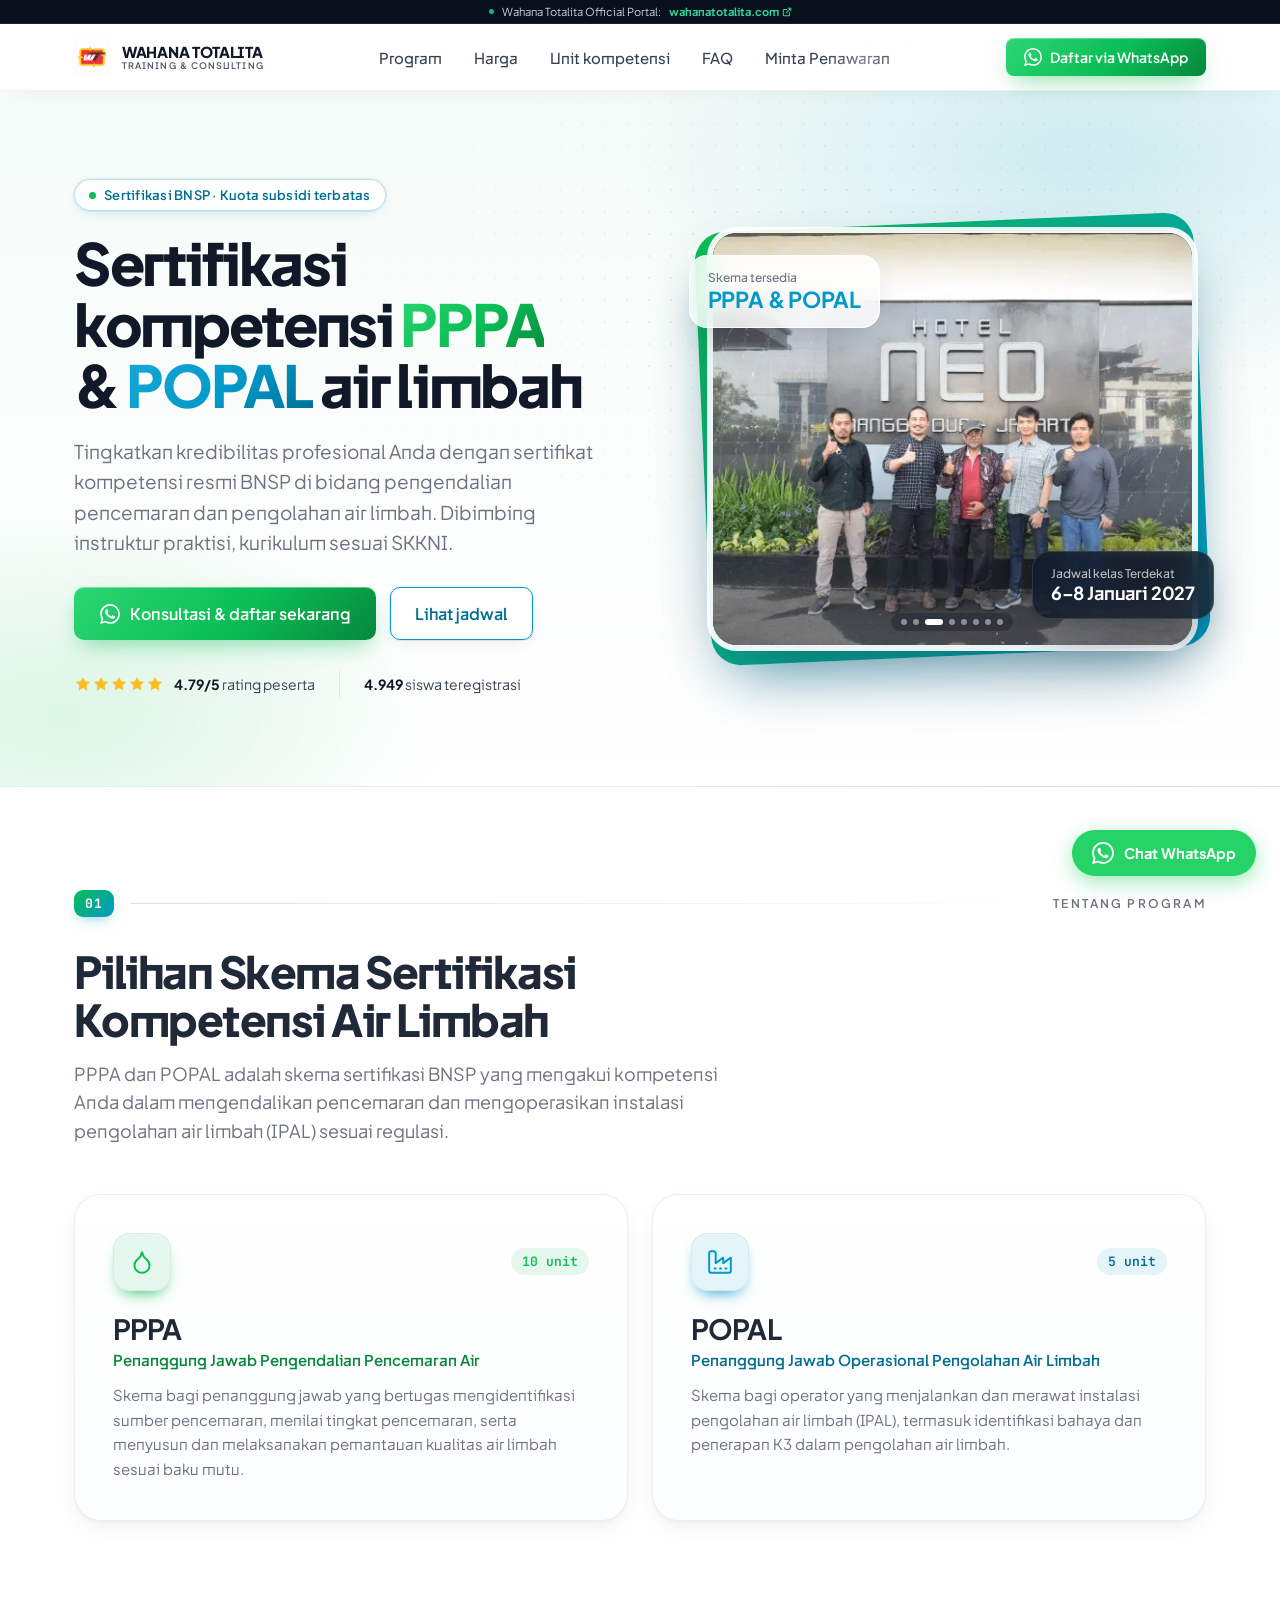
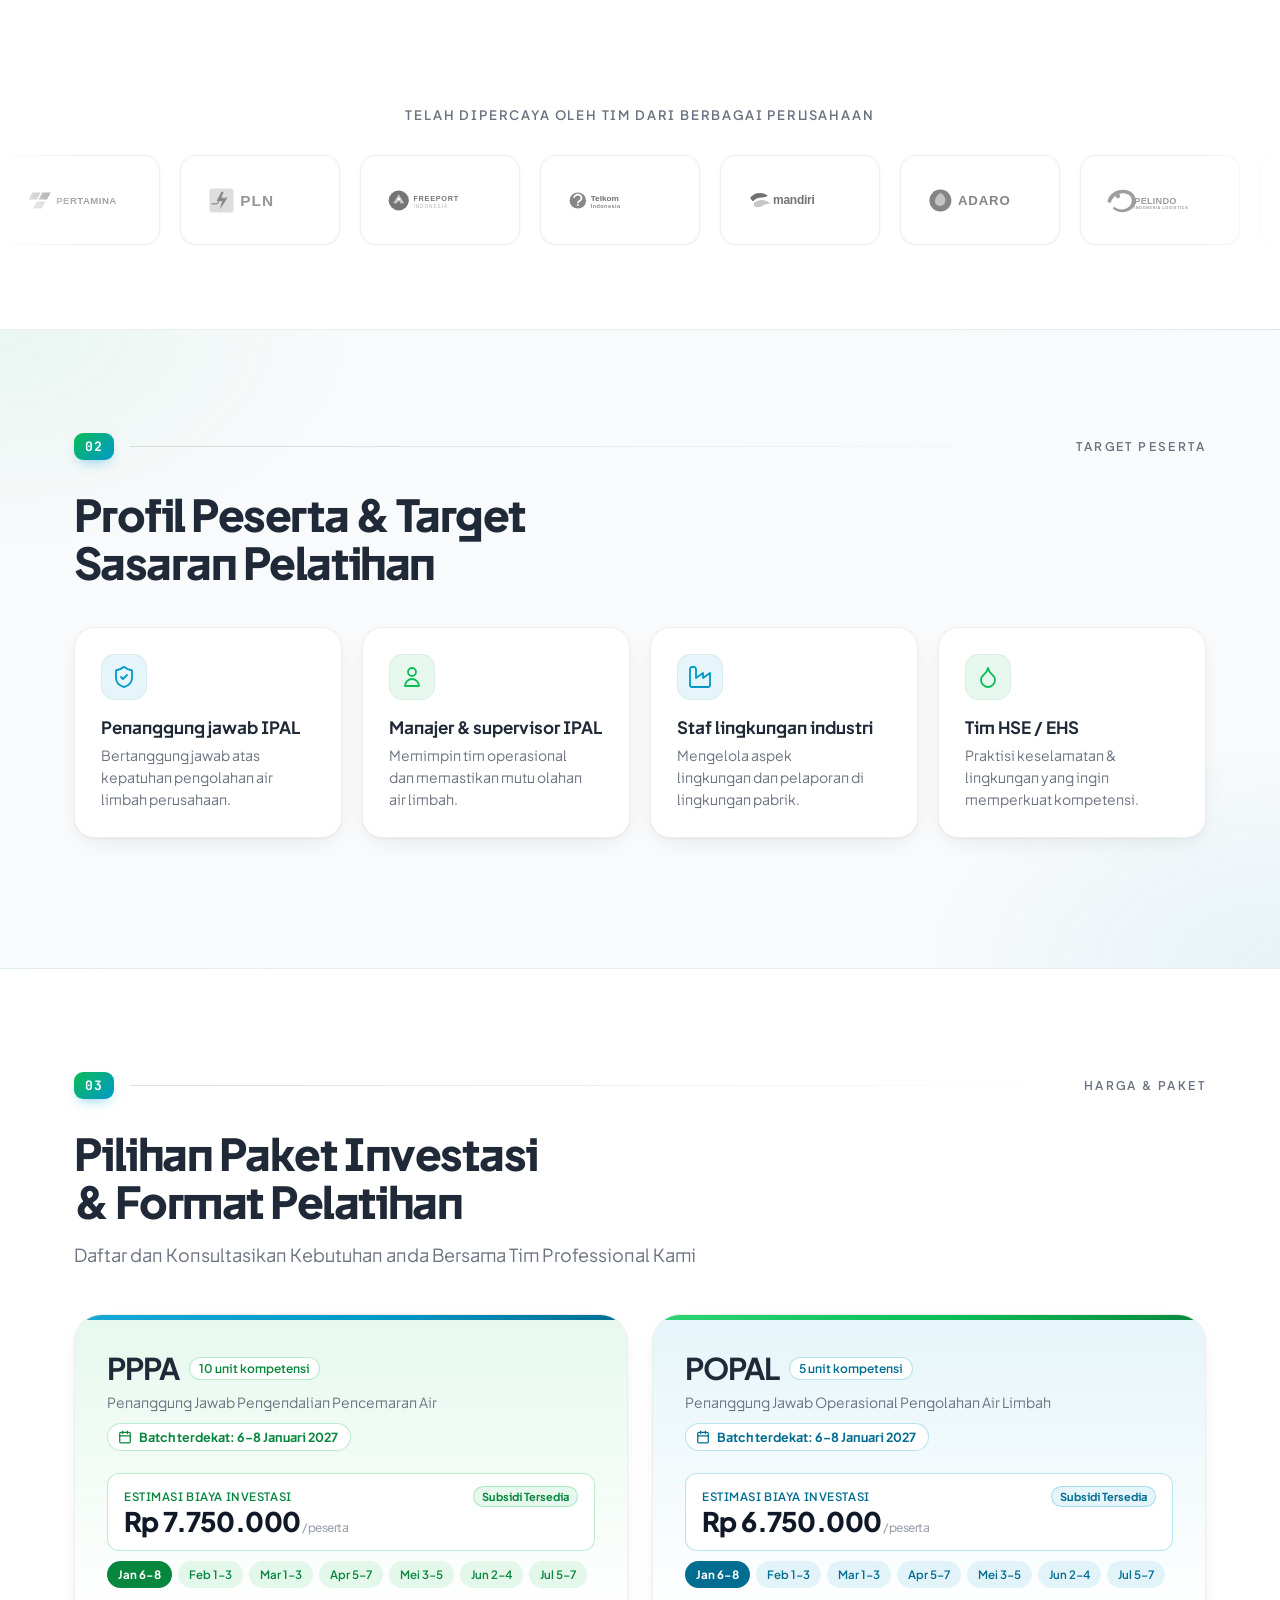
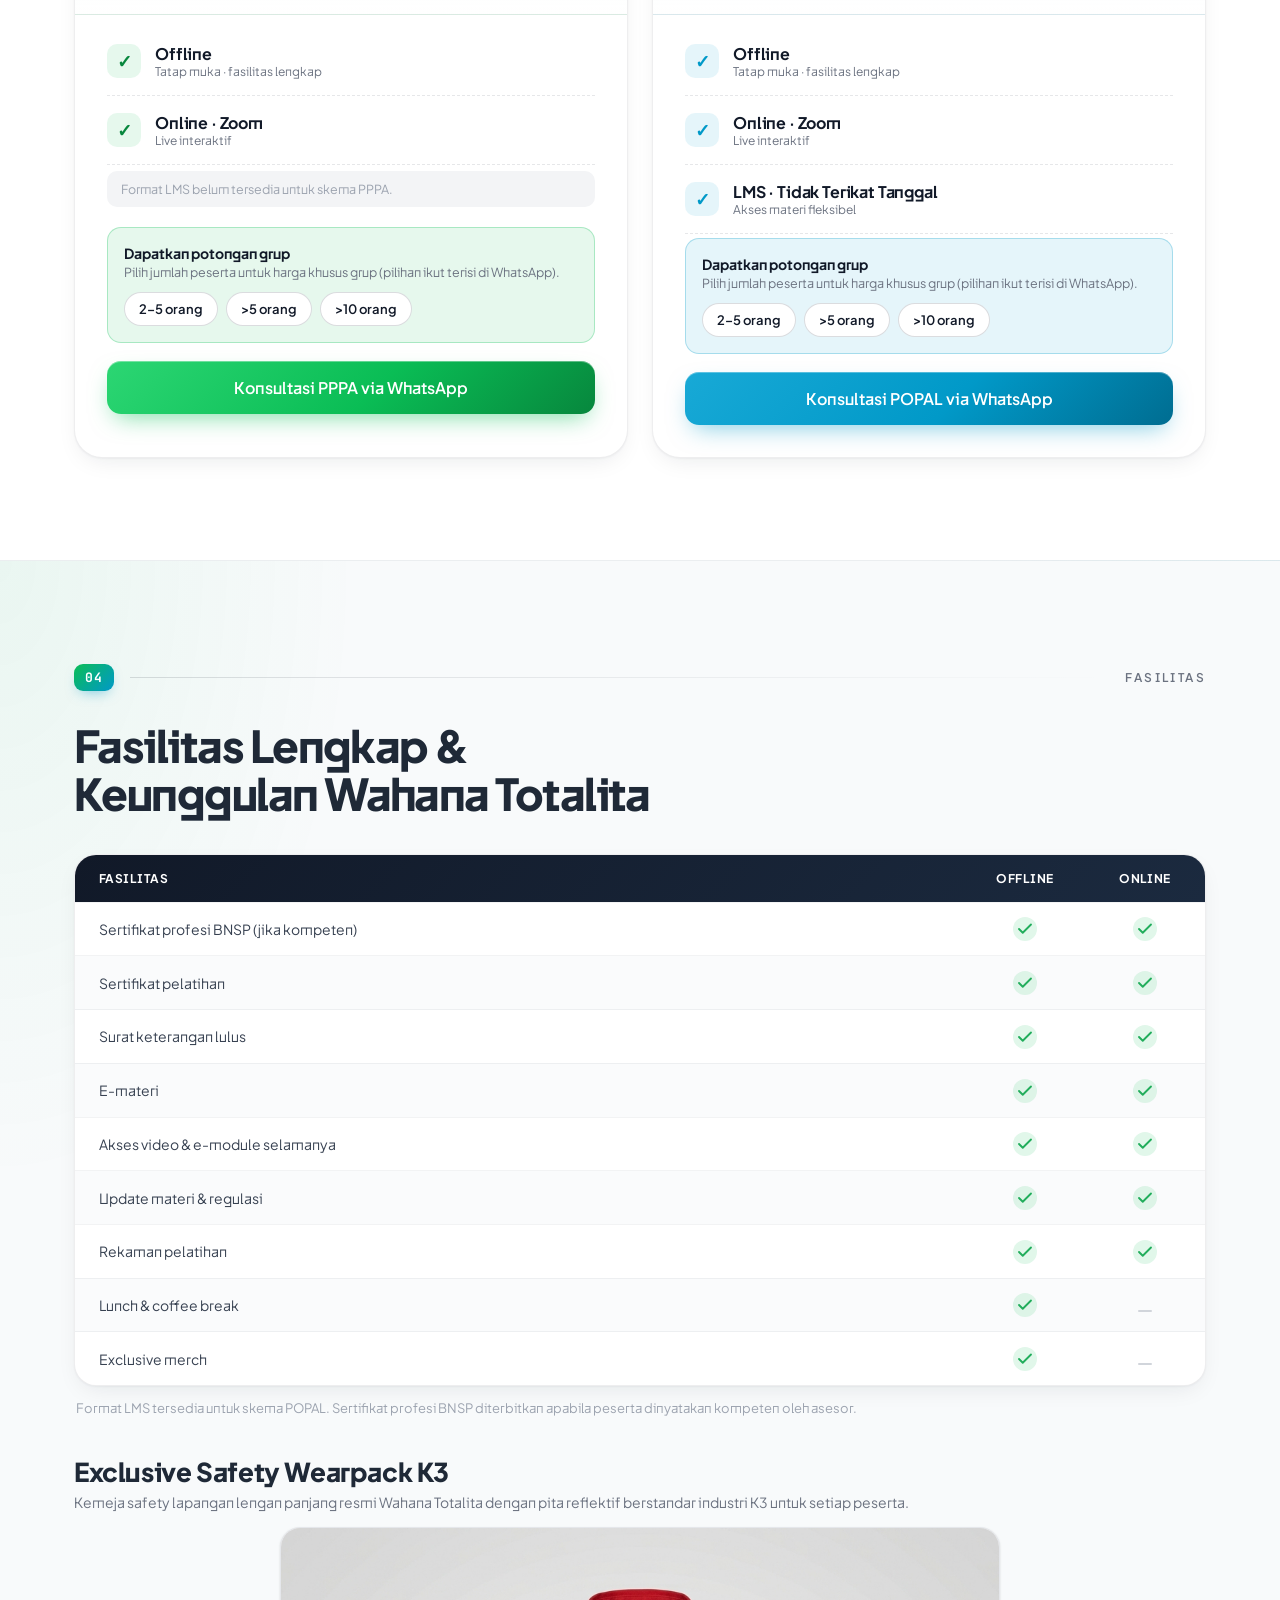
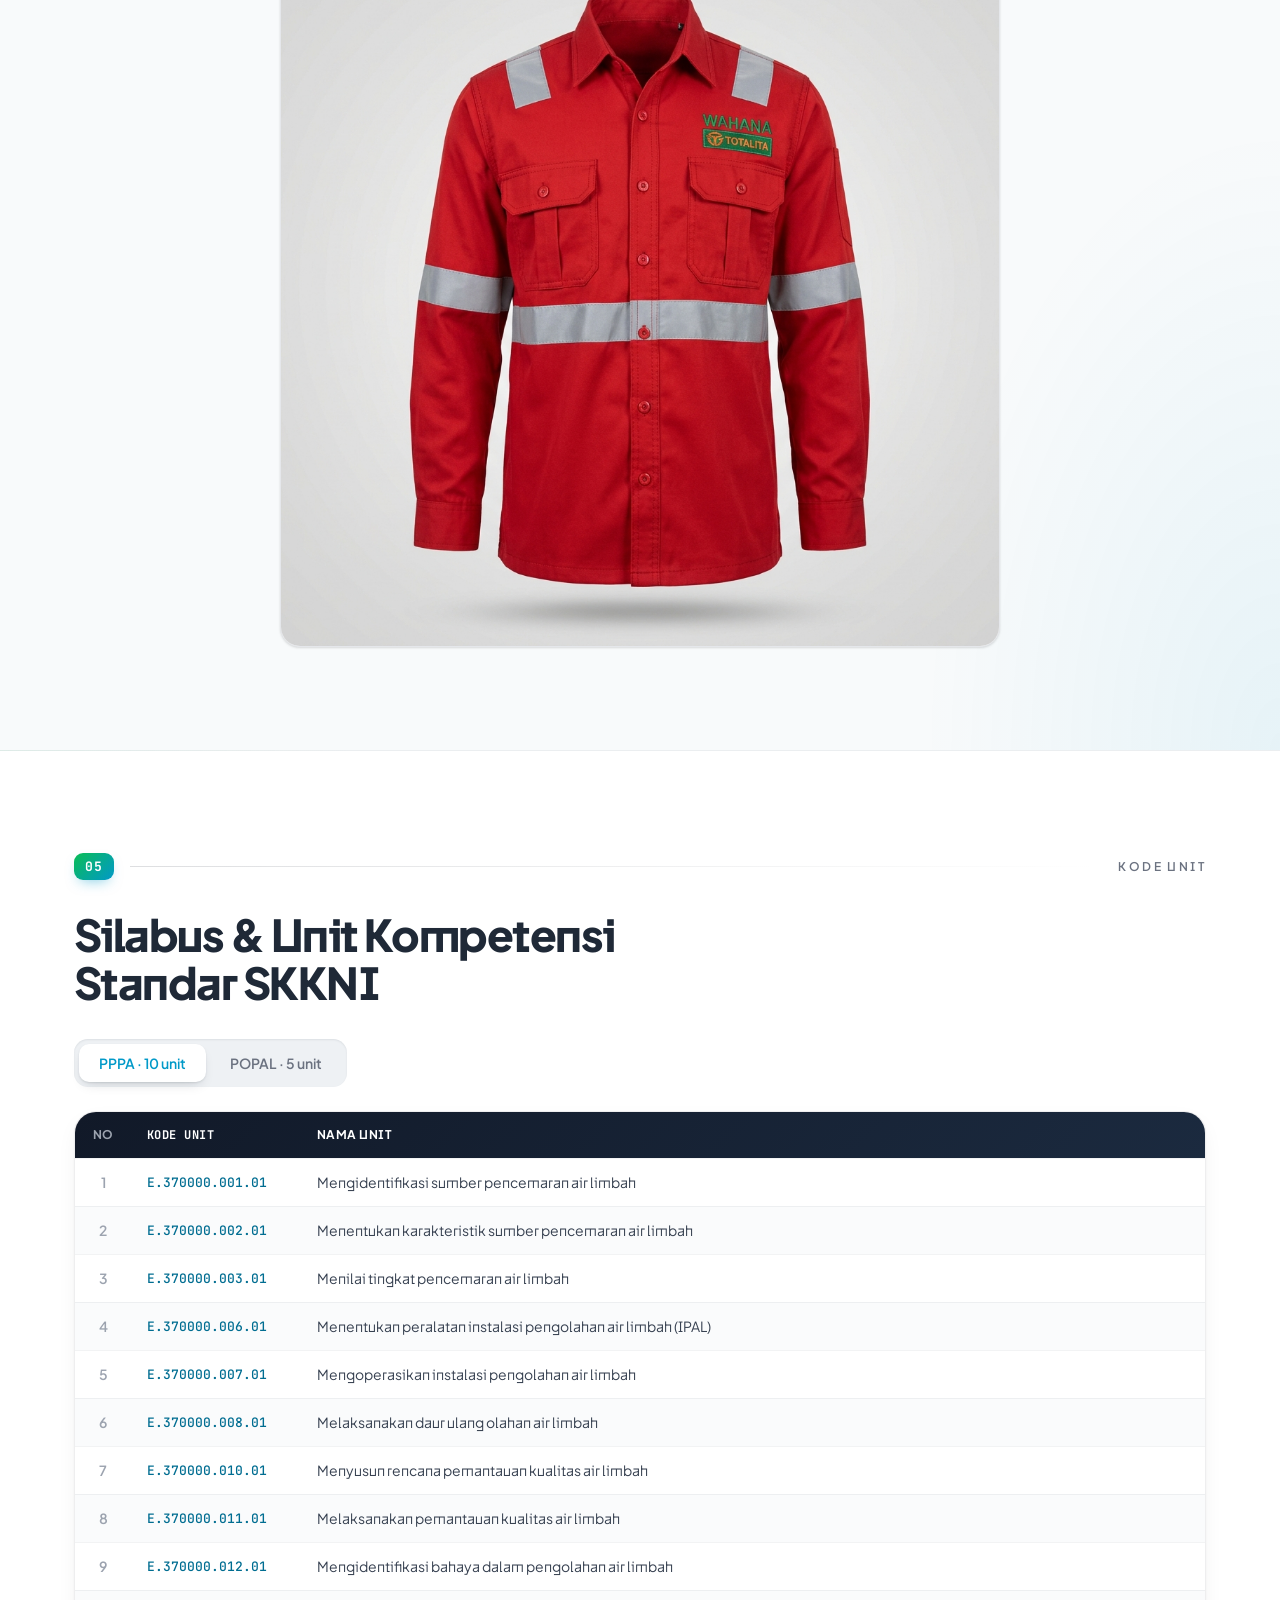
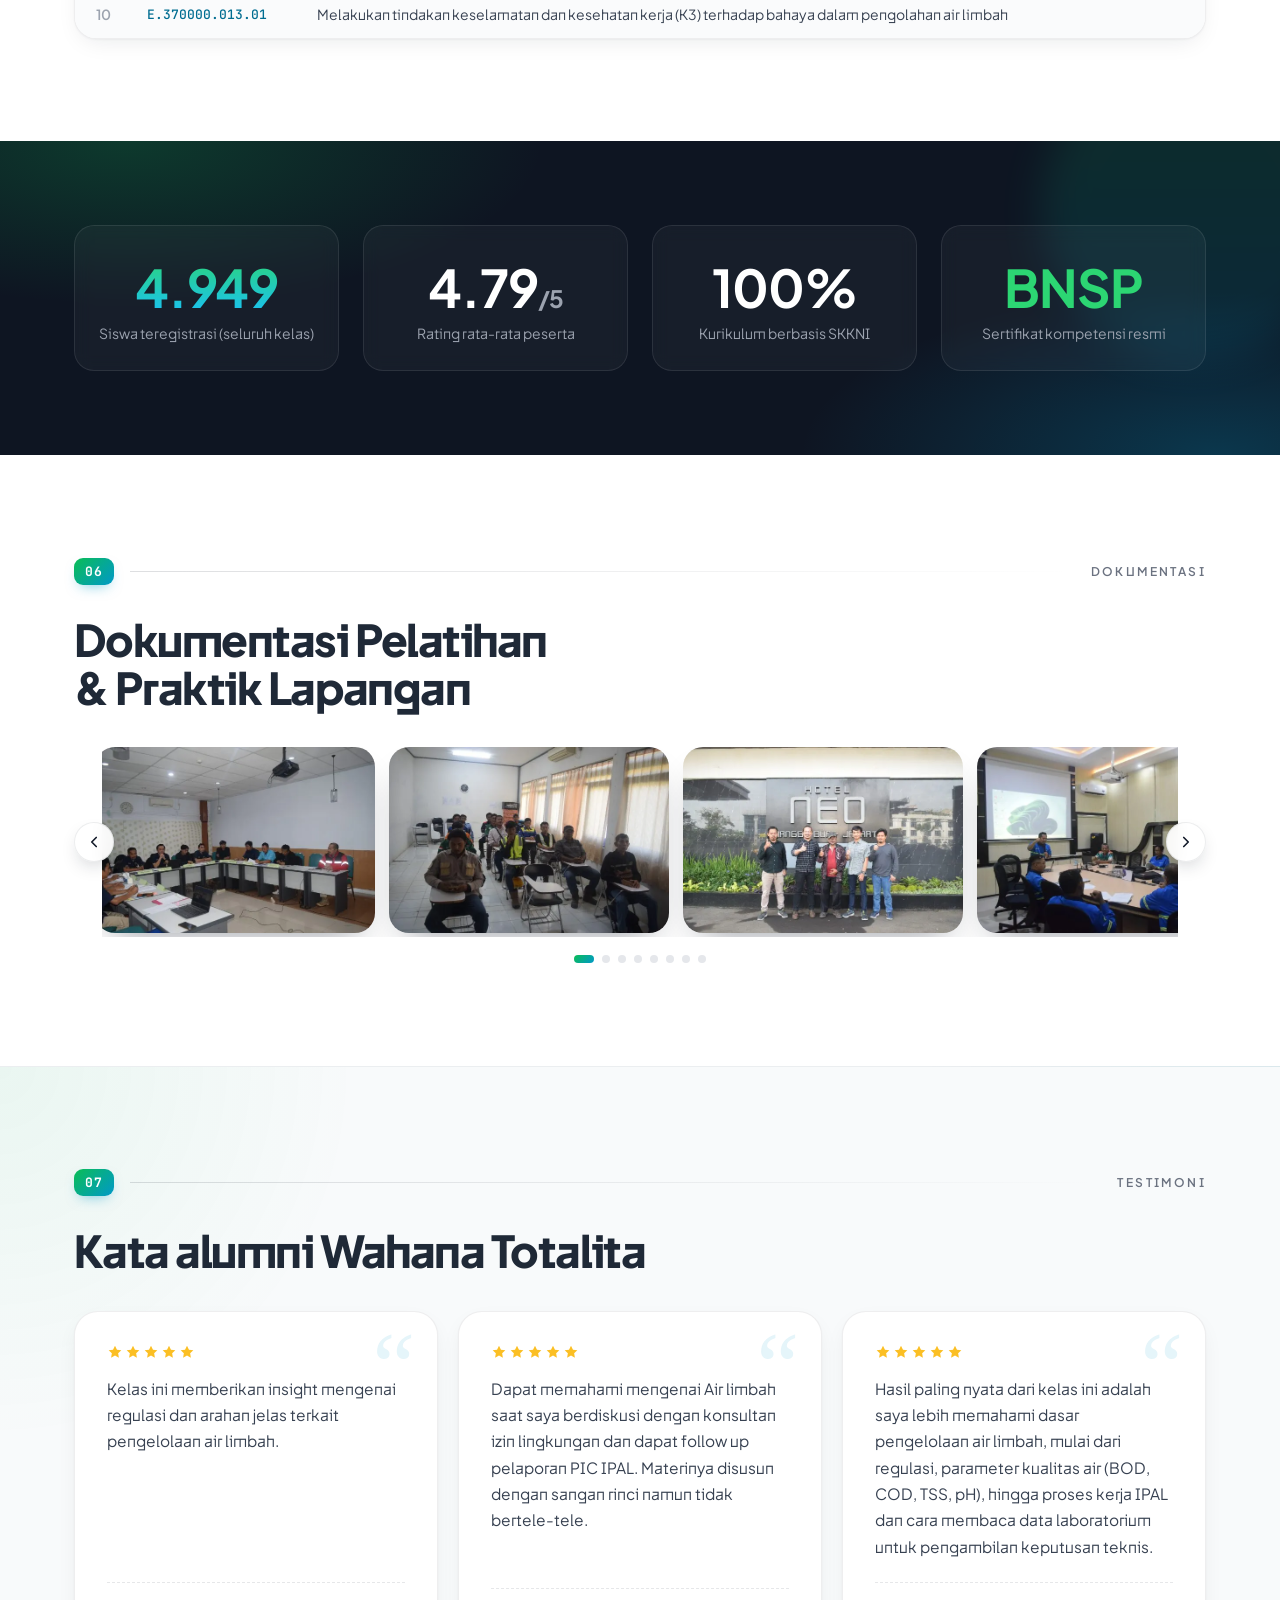
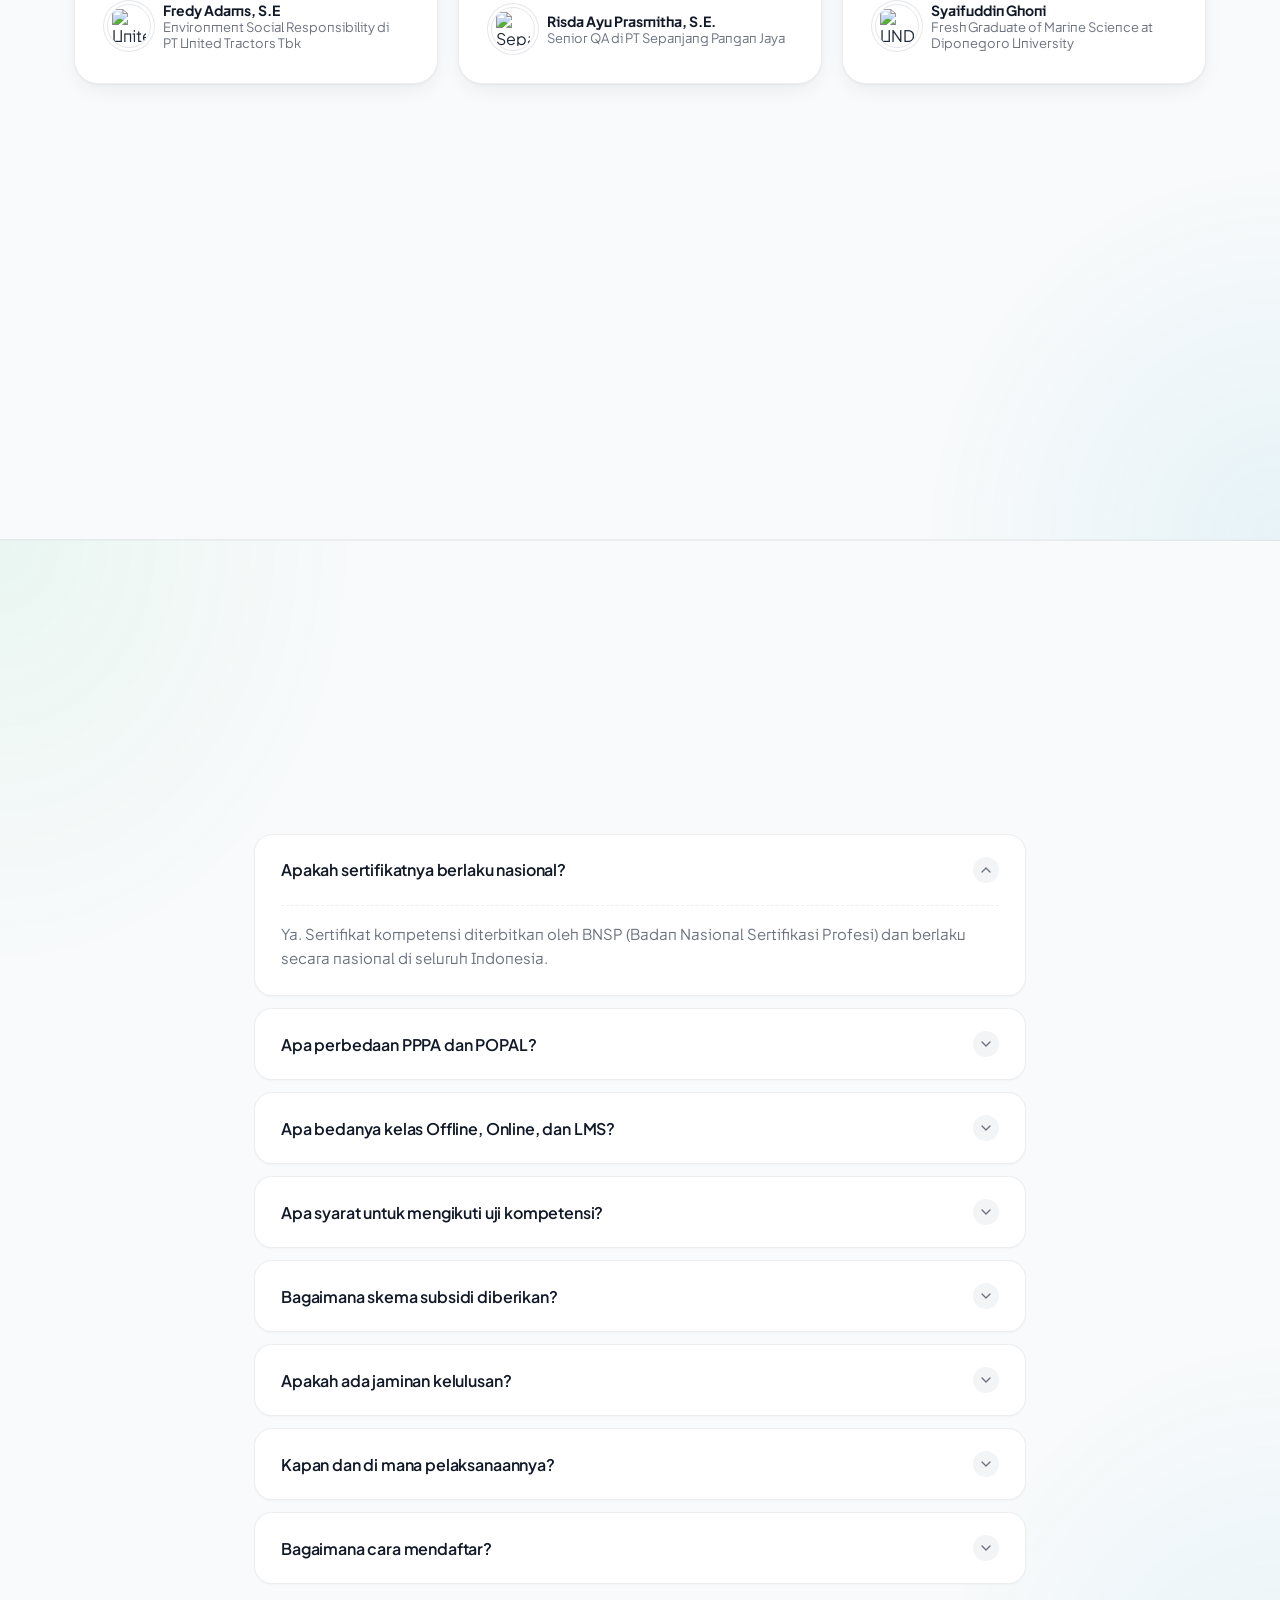
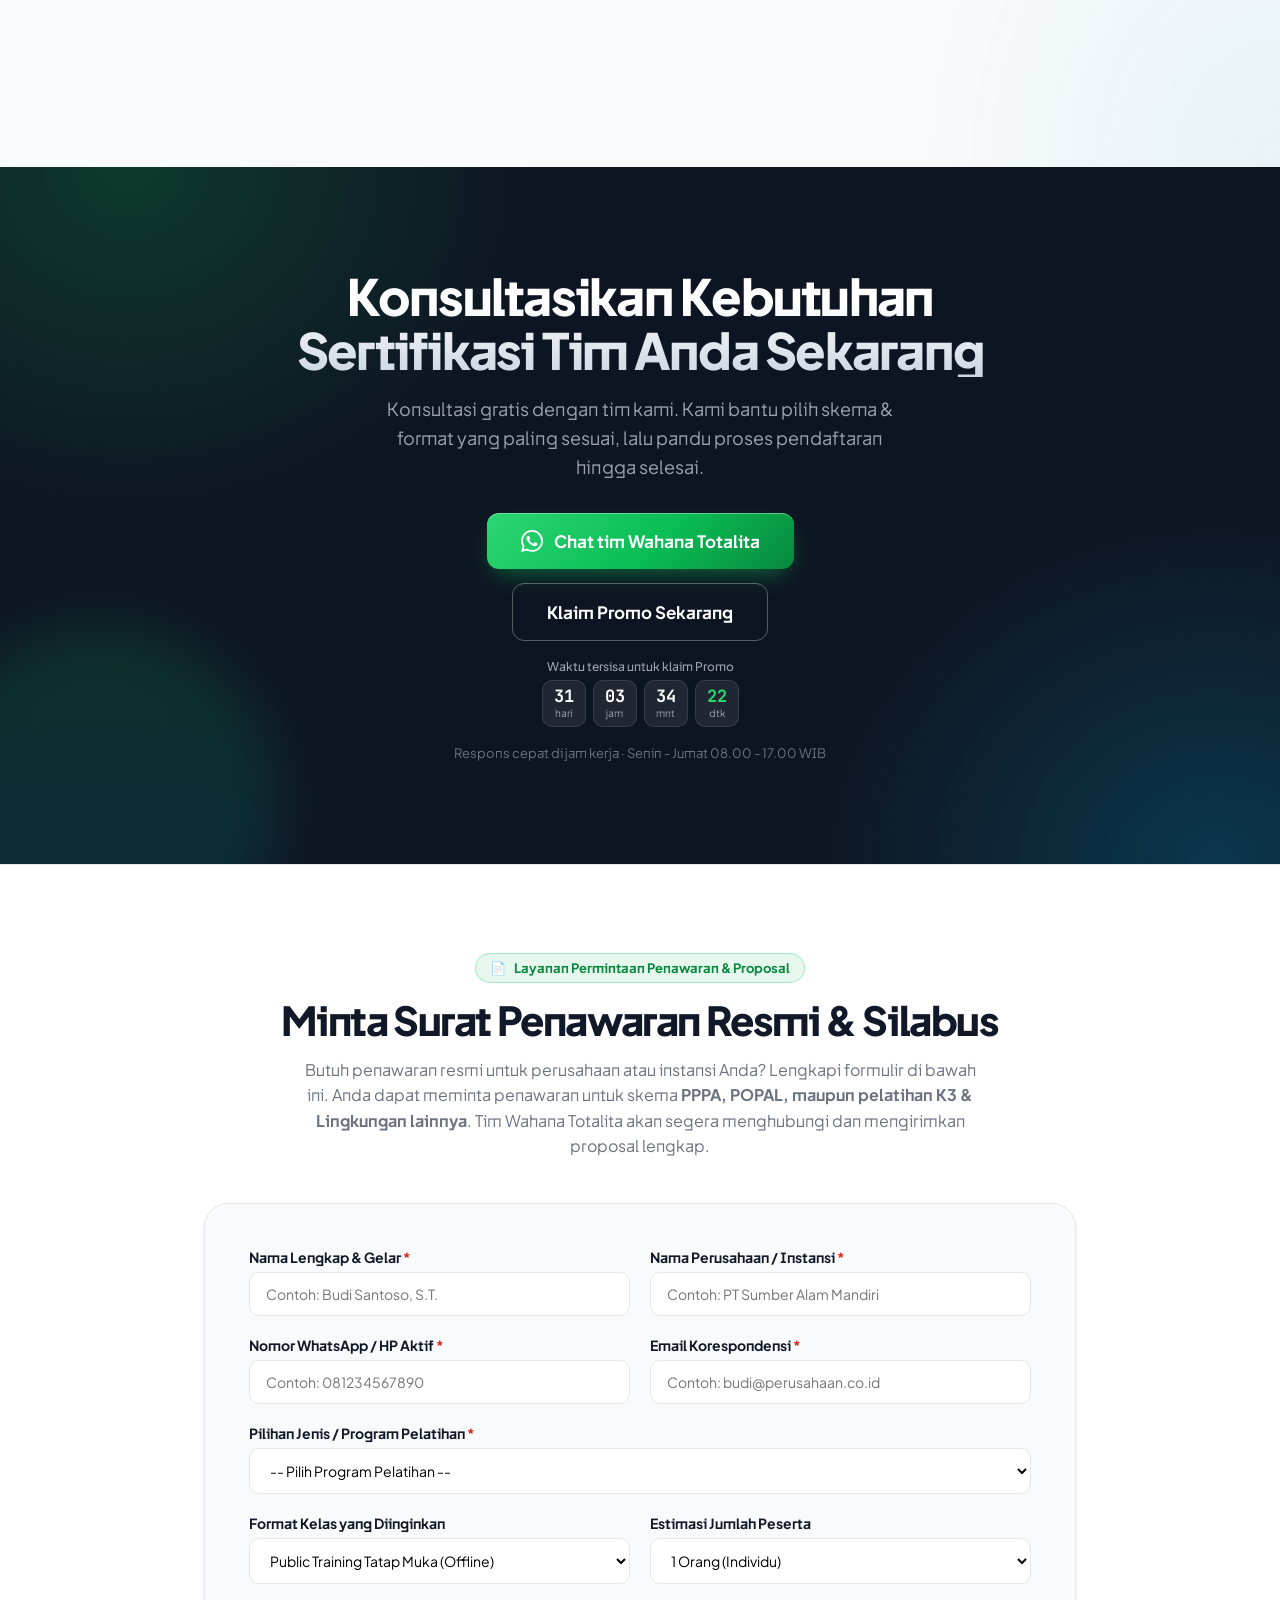
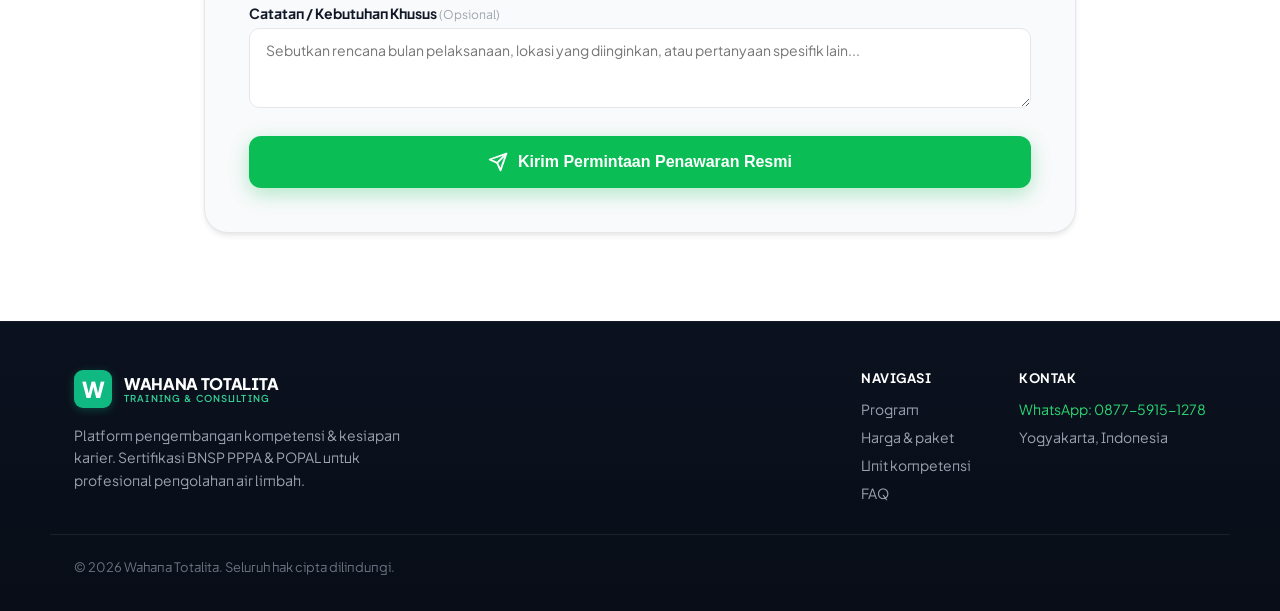
==== commit 184da17e: "fix: support both slash and non-slash routes with universal asset paths [no redirect]" ====
--- a/lp/pppa-popal/index.html
+++ b/lp/pppa-popal/index.html
@@ -3,6 +3,7 @@
 <head>
   <meta charset="UTF-8">
   <meta name="viewport" content="width=device-width, initial-scale=1.0">
+  <base href="/lp/pppa-popal/">
   <title>Pelatihan dan Sertifikasi BNSP - PPPA & POPAL Air Limbah</title>
   <meta name="robots" content="noindex, nofollow">
   <link rel="canonical" href="https://wahanatotalita.com/lp/pppa-popal/">
@@ -13,7 +14,7 @@
   <link rel="preconnect" href="https://fonts.gstatic.com" crossorigin>
   <link href="https://fonts.googleapis.com/css2?family=Plus+Jakarta+Sans:wght@400;500;600;700;800&family=JetBrains+Mono:wght@500;700&display=swap" rel="stylesheet">
   
-  <link rel="stylesheet" href="styles.css">
+  <link rel="stylesheet" href="/lp/pppa-popal/styles.css">
 </head>
 <body>
 <div id="scalev-html-mode-root" data-scalev-legacy-wrapper>
@@ -39,7 +40,7 @@
 <nav style="position:sticky;top:0;z-index:60;background:rgba(255,255,255,.86);backdrop-filter:blur(14px);-webkit-backdrop-filter:blur(14px);border-bottom:1px solid var(--stroke)">
   <div style="max-width:1180px;margin:0 auto;padding:14px 24px;display:flex;align-items:center;justify-content:space-between;gap:16px">
     <a href="#top" style="display:inline-flex;align-items:center;gap:12px;flex-shrink:0;text-decoration:none;color:#111928">
-      <img src="/assets/logo.png" alt="Wahana Totalita" style="height:36px;width:auto;display:block">
+      <img src="/lp/pppa-popal/assets/logo.png" alt="Wahana Totalita" style="height:36px;width:auto;display:block">
       <span style="font-weight:800;font-size:15px;letter-spacing:-0.02em;line-height:1.2;display:flex;flex-direction:column;color:#111928">
         WAHANA TOTALITA
         <span style="font-size:9px;letter-spacing:0.12em;font-weight:600;color:#4B5563">TRAINING &amp; CONSULTING</span>
@@ -113,14 +114,14 @@
       <div style="position:absolute;inset:0;border-radius:24px;background:linear-gradient(180deg,#0ABD55 0%,#06AB8E 43%,#0199C8 100%);opacity:.12"></div>
       <!-- Hero slideshow -->
       <div id="hs-wrap" style="position:absolute;inset:14px;border-radius:20px;overflow:hidden;background:#111">
-        <img class="hs-slide" src="/assets/galeri/DSC_0001.webp" alt="Foto 1" style="position:absolute;inset:0;width:100%;height:100%;object-fit:cover;display:block;opacity:1;transition:opacity .4s ease">
-        <img class="hs-slide" src="/assets/galeri/DSC_0003.webp" alt="Foto 2" loading="lazy" style="position:absolute;inset:0;width:100%;height:100%;object-fit:cover;display:block;opacity:0;transition:opacity .7s ease">
-        <img class="hs-slide" src="/assets/galeri/DSC_0005.webp" alt="Foto 3" loading="lazy" style="position:absolute;inset:0;width:100%;height:100%;object-fit:cover;display:block;opacity:0;transition:opacity .7s ease">
-        <img class="hs-slide" src="/assets/galeri/DSC_0007.webp" alt="Foto 4" loading="lazy" style="position:absolute;inset:0;width:100%;height:100%;object-fit:cover;display:block;opacity:0;transition:opacity .7s ease">
-        <img class="hs-slide" src="/assets/galeri/DSC_0009.webp" alt="Foto 5" loading="lazy" style="position:absolute;inset:0;width:100%;height:100%;object-fit:cover;display:block;opacity:0;transition:opacity .7s ease">
-        <img class="hs-slide" src="/assets/galeri/DSC_0014.webp" alt="Foto 6" loading="lazy" style="position:absolute;inset:0;width:100%;height:100%;object-fit:cover;display:block;opacity:0;transition:opacity .7s ease">
-        <img class="hs-slide" src="/assets/galeri/DSC_0022.webp" alt="Foto 7" loading="lazy" style="position:absolute;inset:0;width:100%;height:100%;object-fit:cover;display:block;opacity:0;transition:opacity .7s ease">
-        <img class="hs-slide" src="/assets/galeri/DSC_0031.webp" alt="Foto 8" loading="lazy" style="position:absolute;inset:0;width:100%;height:100%;object-fit:cover;display:block;opacity:0;transition:opacity .7s ease">
+        <img class="hs-slide" src="/lp/pppa-popal/assets/galeri/DSC_0001.webp" alt="Foto 1" style="position:absolute;inset:0;width:100%;height:100%;object-fit:cover;display:block;opacity:1;transition:opacity .4s ease">
+        <img class="hs-slide" src="/lp/pppa-popal/assets/galeri/DSC_0003.webp" alt="Foto 2" loading="lazy" style="position:absolute;inset:0;width:100%;height:100%;object-fit:cover;display:block;opacity:0;transition:opacity .7s ease">
+        <img class="hs-slide" src="/lp/pppa-popal/assets/galeri/DSC_0005.webp" alt="Foto 3" loading="lazy" style="position:absolute;inset:0;width:100%;height:100%;object-fit:cover;display:block;opacity:0;transition:opacity .7s ease">
+        <img class="hs-slide" src="/lp/pppa-popal/assets/galeri/DSC_0007.webp" alt="Foto 4" loading="lazy" style="position:absolute;inset:0;width:100%;height:100%;object-fit:cover;display:block;opacity:0;transition:opacity .7s ease">
+        <img class="hs-slide" src="/lp/pppa-popal/assets/galeri/DSC_0009.webp" alt="Foto 5" loading="lazy" style="position:absolute;inset:0;width:100%;height:100%;object-fit:cover;display:block;opacity:0;transition:opacity .7s ease">
+        <img class="hs-slide" src="/lp/pppa-popal/assets/galeri/DSC_0014.webp" alt="Foto 6" loading="lazy" style="position:absolute;inset:0;width:100%;height:100%;object-fit:cover;display:block;opacity:0;transition:opacity .7s ease">
+        <img class="hs-slide" src="/lp/pppa-popal/assets/galeri/DSC_0022.webp" alt="Foto 7" loading="lazy" style="position:absolute;inset:0;width:100%;height:100%;object-fit:cover;display:block;opacity:0;transition:opacity .7s ease">
+        <img class="hs-slide" src="/lp/pppa-popal/assets/galeri/DSC_0031.webp" alt="Foto 8" loading="lazy" style="position:absolute;inset:0;width:100%;height:100%;object-fit:cover;display:block;opacity:0;transition:opacity .7s ease">
         <!-- dots -->
         <div id="hs-dots" style="position:absolute;bottom:10px;left:50%;transform:translateX(-50%);display:flex;gap:6px;z-index:2"></div>
       </div>
@@ -186,77 +187,77 @@
     <div id="lp-track" style="display:flex;gap:20px;width:max-content;animation:lpScroll 42s linear infinite">
       
       <div style="height:90px;min-width:160px;border-radius:12px;background:#fff;border:1px solid var(--stroke);display:flex;align-items:center;justify-content:center;padding:12px 24px;flex-shrink:0;box-shadow:0 1px 3px rgba(0,0,0,.04)">
-        <img src="/assets/clients/pertamina.svg" alt="pertamina" loading="lazy" style="max-height:52px;max-width:120px;object-fit:contain">
-      </div>
-      <div style="height:90px;min-width:160px;border-radius:12px;background:#fff;border:1px solid var(--stroke);display:flex;align-items:center;justify-content:center;padding:12px 24px;flex-shrink:0;box-shadow:0 1px 3px rgba(0,0,0,.04)">
-        <img src="/assets/clients/pln.svg" alt="pln" loading="lazy" style="max-height:52px;max-width:120px;object-fit:contain">
-      </div>
-      <div style="height:90px;min-width:160px;border-radius:12px;background:#fff;border:1px solid var(--stroke);display:flex;align-items:center;justify-content:center;padding:12px 24px;flex-shrink:0;box-shadow:0 1px 3px rgba(0,0,0,.04)">
-        <img src="/assets/clients/freeport.svg" alt="freeport" loading="lazy" style="max-height:52px;max-width:120px;object-fit:contain">
-      </div>
-      <div style="height:90px;min-width:160px;border-radius:12px;background:#fff;border:1px solid var(--stroke);display:flex;align-items:center;justify-content:center;padding:12px 24px;flex-shrink:0;box-shadow:0 1px 3px rgba(0,0,0,.04)">
-        <img src="/assets/clients/telkom.svg" alt="telkom" loading="lazy" style="max-height:52px;max-width:120px;object-fit:contain">
-      </div>
-      <div style="height:90px;min-width:160px;border-radius:12px;background:#fff;border:1px solid var(--stroke);display:flex;align-items:center;justify-content:center;padding:12px 24px;flex-shrink:0;box-shadow:0 1px 3px rgba(0,0,0,.04)">
-        <img src="/assets/clients/mandiri.svg" alt="mandiri" loading="lazy" style="max-height:52px;max-width:120px;object-fit:contain">
-      </div>
-      <div style="height:90px;min-width:160px;border-radius:12px;background:#fff;border:1px solid var(--stroke);display:flex;align-items:center;justify-content:center;padding:12px 24px;flex-shrink:0;box-shadow:0 1px 3px rgba(0,0,0,.04)">
-        <img src="/assets/clients/adaro.svg" alt="adaro" loading="lazy" style="max-height:52px;max-width:120px;object-fit:contain">
-      </div>
-      <div style="height:90px;min-width:160px;border-radius:12px;background:#fff;border:1px solid var(--stroke);display:flex;align-items:center;justify-content:center;padding:12px 24px;flex-shrink:0;box-shadow:0 1px 3px rgba(0,0,0,.04)">
-        <img src="/assets/clients/pelindo.svg" alt="pelindo" loading="lazy" style="max-height:52px;max-width:120px;object-fit:contain">
-      </div>
-      <div style="height:90px;min-width:160px;border-radius:12px;background:#fff;border:1px solid var(--stroke);display:flex;align-items:center;justify-content:center;padding:12px 24px;flex-shrink:0;box-shadow:0 1px 3px rgba(0,0,0,.04)">
-        <img src="/assets/clients/wika.svg" alt="wika" loading="lazy" style="max-height:52px;max-width:120px;object-fit:contain">
-      </div>
-      <div style="height:90px;min-width:160px;border-radius:12px;background:#fff;border:1px solid var(--stroke);display:flex;align-items:center;justify-content:center;padding:12px 24px;flex-shrink:0;box-shadow:0 1px 3px rgba(0,0,0,.04)">
-        <img src="/assets/clients/rekind.svg" alt="rekind" loading="lazy" style="max-height:52px;max-width:120px;object-fit:contain">
-      </div>
-      <div style="height:90px;min-width:160px;border-radius:12px;background:#fff;border:1px solid var(--stroke);display:flex;align-items:center;justify-content:center;padding:12px 24px;flex-shrink:0;box-shadow:0 1px 3px rgba(0,0,0,.04)">
-        <img src="/assets/clients/pupuk-indonesia.svg" alt="pupuk-indonesia" loading="lazy" style="max-height:52px;max-width:120px;object-fit:contain">
-      </div>
-      <div style="height:90px;min-width:160px;border-radius:12px;background:#fff;border:1px solid var(--stroke);display:flex;align-items:center;justify-content:center;padding:12px 24px;flex-shrink:0;box-shadow:0 1px 3px rgba(0,0,0,.04)">
-        <img src="/assets/clients/unicharm.svg" alt="unicharm" loading="lazy" style="max-height:52px;max-width:120px;object-fit:contain">
-      </div>
-      <div style="height:90px;min-width:160px;border-radius:12px;background:#fff;border:1px solid var(--stroke);display:flex;align-items:center;justify-content:center;padding:12px 24px;flex-shrink:0;box-shadow:0 1px 3px rgba(0,0,0,.04)">
-        <img src="/assets/clients/bsd-city.svg" alt="bsd-city" loading="lazy" style="max-height:52px;max-width:120px;object-fit:contain">
+        <img src="/lp/pppa-popal/assets/clients/pertamina.svg" alt="pertamina" loading="lazy" style="max-height:52px;max-width:120px;object-fit:contain">
+      </div>
+      <div style="height:90px;min-width:160px;border-radius:12px;background:#fff;border:1px solid var(--stroke);display:flex;align-items:center;justify-content:center;padding:12px 24px;flex-shrink:0;box-shadow:0 1px 3px rgba(0,0,0,.04)">
+        <img src="/lp/pppa-popal/assets/clients/pln.svg" alt="pln" loading="lazy" style="max-height:52px;max-width:120px;object-fit:contain">
+      </div>
+      <div style="height:90px;min-width:160px;border-radius:12px;background:#fff;border:1px solid var(--stroke);display:flex;align-items:center;justify-content:center;padding:12px 24px;flex-shrink:0;box-shadow:0 1px 3px rgba(0,0,0,.04)">
+        <img src="/lp/pppa-popal/assets/clients/freeport.svg" alt="freeport" loading="lazy" style="max-height:52px;max-width:120px;object-fit:contain">
+      </div>
+      <div style="height:90px;min-width:160px;border-radius:12px;background:#fff;border:1px solid var(--stroke);display:flex;align-items:center;justify-content:center;padding:12px 24px;flex-shrink:0;box-shadow:0 1px 3px rgba(0,0,0,.04)">
+        <img src="/lp/pppa-popal/assets/clients/telkom.svg" alt="telkom" loading="lazy" style="max-height:52px;max-width:120px;object-fit:contain">
+      </div>
+      <div style="height:90px;min-width:160px;border-radius:12px;background:#fff;border:1px solid var(--stroke);display:flex;align-items:center;justify-content:center;padding:12px 24px;flex-shrink:0;box-shadow:0 1px 3px rgba(0,0,0,.04)">
+        <img src="/lp/pppa-popal/assets/clients/mandiri.svg" alt="mandiri" loading="lazy" style="max-height:52px;max-width:120px;object-fit:contain">
+      </div>
+      <div style="height:90px;min-width:160px;border-radius:12px;background:#fff;border:1px solid var(--stroke);display:flex;align-items:center;justify-content:center;padding:12px 24px;flex-shrink:0;box-shadow:0 1px 3px rgba(0,0,0,.04)">
+        <img src="/lp/pppa-popal/assets/clients/adaro.svg" alt="adaro" loading="lazy" style="max-height:52px;max-width:120px;object-fit:contain">
+      </div>
+      <div style="height:90px;min-width:160px;border-radius:12px;background:#fff;border:1px solid var(--stroke);display:flex;align-items:center;justify-content:center;padding:12px 24px;flex-shrink:0;box-shadow:0 1px 3px rgba(0,0,0,.04)">
+        <img src="/lp/pppa-popal/assets/clients/pelindo.svg" alt="pelindo" loading="lazy" style="max-height:52px;max-width:120px;object-fit:contain">
+      </div>
+      <div style="height:90px;min-width:160px;border-radius:12px;background:#fff;border:1px solid var(--stroke);display:flex;align-items:center;justify-content:center;padding:12px 24px;flex-shrink:0;box-shadow:0 1px 3px rgba(0,0,0,.04)">
+        <img src="/lp/pppa-popal/assets/clients/wika.svg" alt="wika" loading="lazy" style="max-height:52px;max-width:120px;object-fit:contain">
+      </div>
+      <div style="height:90px;min-width:160px;border-radius:12px;background:#fff;border:1px solid var(--stroke);display:flex;align-items:center;justify-content:center;padding:12px 24px;flex-shrink:0;box-shadow:0 1px 3px rgba(0,0,0,.04)">
+        <img src="/lp/pppa-popal/assets/clients/rekind.svg" alt="rekind" loading="lazy" style="max-height:52px;max-width:120px;object-fit:contain">
+      </div>
+      <div style="height:90px;min-width:160px;border-radius:12px;background:#fff;border:1px solid var(--stroke);display:flex;align-items:center;justify-content:center;padding:12px 24px;flex-shrink:0;box-shadow:0 1px 3px rgba(0,0,0,.04)">
+        <img src="/lp/pppa-popal/assets/clients/pupuk-indonesia.svg" alt="pupuk-indonesia" loading="lazy" style="max-height:52px;max-width:120px;object-fit:contain">
+      </div>
+      <div style="height:90px;min-width:160px;border-radius:12px;background:#fff;border:1px solid var(--stroke);display:flex;align-items:center;justify-content:center;padding:12px 24px;flex-shrink:0;box-shadow:0 1px 3px rgba(0,0,0,.04)">
+        <img src="/lp/pppa-popal/assets/clients/unicharm.svg" alt="unicharm" loading="lazy" style="max-height:52px;max-width:120px;object-fit:contain">
+      </div>
+      <div style="height:90px;min-width:160px;border-radius:12px;background:#fff;border:1px solid var(--stroke);display:flex;align-items:center;justify-content:center;padding:12px 24px;flex-shrink:0;box-shadow:0 1px 3px rgba(0,0,0,.04)">
+        <img src="/lp/pppa-popal/assets/clients/bsd-city.svg" alt="bsd-city" loading="lazy" style="max-height:52px;max-width:120px;object-fit:contain">
       </div>
       
       <div style="height:90px;min-width:160px;border-radius:12px;background:#fff;border:1px solid var(--stroke);display:flex;align-items:center;justify-content:center;padding:12px 24px;flex-shrink:0;box-shadow:0 1px 3px rgba(0,0,0,.04)">
-        <img src="/assets/clients/pertamina.svg" alt="pertamina" loading="lazy" style="max-height:52px;max-width:120px;object-fit:contain">
-      </div>
-      <div style="height:90px;min-width:160px;border-radius:12px;background:#fff;border:1px solid var(--stroke);display:flex;align-items:center;justify-content:center;padding:12px 24px;flex-shrink:0;box-shadow:0 1px 3px rgba(0,0,0,.04)">
-        <img src="/assets/clients/pln.svg" alt="pln" loading="lazy" style="max-height:52px;max-width:120px;object-fit:contain">
-      </div>
-      <div style="height:90px;min-width:160px;border-radius:12px;background:#fff;border:1px solid var(--stroke);display:flex;align-items:center;justify-content:center;padding:12px 24px;flex-shrink:0;box-shadow:0 1px 3px rgba(0,0,0,.04)">
-        <img src="/assets/clients/freeport.svg" alt="freeport" loading="lazy" style="max-height:52px;max-width:120px;object-fit:contain">
-      </div>
-      <div style="height:90px;min-width:160px;border-radius:12px;background:#fff;border:1px solid var(--stroke);display:flex;align-items:center;justify-content:center;padding:12px 24px;flex-shrink:0;box-shadow:0 1px 3px rgba(0,0,0,.04)">
-        <img src="/assets/clients/telkom.svg" alt="telkom" loading="lazy" style="max-height:52px;max-width:120px;object-fit:contain">
-      </div>
-      <div style="height:90px;min-width:160px;border-radius:12px;background:#fff;border:1px solid var(--stroke);display:flex;align-items:center;justify-content:center;padding:12px 24px;flex-shrink:0;box-shadow:0 1px 3px rgba(0,0,0,.04)">
-        <img src="/assets/clients/mandiri.svg" alt="mandiri" loading="lazy" style="max-height:52px;max-width:120px;object-fit:contain">
-      </div>
-      <div style="height:90px;min-width:160px;border-radius:12px;background:#fff;border:1px solid var(--stroke);display:flex;align-items:center;justify-content:center;padding:12px 24px;flex-shrink:0;box-shadow:0 1px 3px rgba(0,0,0,.04)">
-        <img src="/assets/clients/adaro.svg" alt="adaro" loading="lazy" style="max-height:52px;max-width:120px;object-fit:contain">
-      </div>
-      <div style="height:90px;min-width:160px;border-radius:12px;background:#fff;border:1px solid var(--stroke);display:flex;align-items:center;justify-content:center;padding:12px 24px;flex-shrink:0;box-shadow:0 1px 3px rgba(0,0,0,.04)">
-        <img src="/assets/clients/pelindo.svg" alt="pelindo" loading="lazy" style="max-height:52px;max-width:120px;object-fit:contain">
-      </div>
-      <div style="height:90px;min-width:160px;border-radius:12px;background:#fff;border:1px solid var(--stroke);display:flex;align-items:center;justify-content:center;padding:12px 24px;flex-shrink:0;box-shadow:0 1px 3px rgba(0,0,0,.04)">
-        <img src="/assets/clients/wika.svg" alt="wika" loading="lazy" style="max-height:52px;max-width:120px;object-fit:contain">
-      </div>
-      <div style="height:90px;min-width:160px;border-radius:12px;background:#fff;border:1px solid var(--stroke);display:flex;align-items:center;justify-content:center;padding:12px 24px;flex-shrink:0;box-shadow:0 1px 3px rgba(0,0,0,.04)">
-        <img src="/assets/clients/rekind.svg" alt="rekind" loading="lazy" style="max-height:52px;max-width:120px;object-fit:contain">
-      </div>
-      <div style="height:90px;min-width:160px;border-radius:12px;background:#fff;border:1px solid var(--stroke);display:flex;align-items:center;justify-content:center;padding:12px 24px;flex-shrink:0;box-shadow:0 1px 3px rgba(0,0,0,.04)">
-        <img src="/assets/clients/pupuk-indonesia.svg" alt="pupuk-indonesia" loading="lazy" style="max-height:52px;max-width:120px;object-fit:contain">
-      </div>
-      <div style="height:90px;min-width:160px;border-radius:12px;background:#fff;border:1px solid var(--stroke);display:flex;align-items:center;justify-content:center;padding:12px 24px;flex-shrink:0;box-shadow:0 1px 3px rgba(0,0,0,.04)">
-        <img src="/assets/clients/unicharm.svg" alt="unicharm" loading="lazy" style="max-height:52px;max-width:120px;object-fit:contain">
-      </div>
-      <div style="height:90px;min-width:160px;border-radius:12px;background:#fff;border:1px solid var(--stroke);display:flex;align-items:center;justify-content:center;padding:12px 24px;flex-shrink:0;box-shadow:0 1px 3px rgba(0,0,0,.04)">
-        <img src="/assets/clients/bsd-city.svg" alt="bsd-city" loading="lazy" style="max-height:52px;max-width:120px;object-fit:contain">
+        <img src="/lp/pppa-popal/assets/clients/pertamina.svg" alt="pertamina" loading="lazy" style="max-height:52px;max-width:120px;object-fit:contain">
+      </div>
+      <div style="height:90px;min-width:160px;border-radius:12px;background:#fff;border:1px solid var(--stroke);display:flex;align-items:center;justify-content:center;padding:12px 24px;flex-shrink:0;box-shadow:0 1px 3px rgba(0,0,0,.04)">
+        <img src="/lp/pppa-popal/assets/clients/pln.svg" alt="pln" loading="lazy" style="max-height:52px;max-width:120px;object-fit:contain">
+      </div>
+      <div style="height:90px;min-width:160px;border-radius:12px;background:#fff;border:1px solid var(--stroke);display:flex;align-items:center;justify-content:center;padding:12px 24px;flex-shrink:0;box-shadow:0 1px 3px rgba(0,0,0,.04)">
+        <img src="/lp/pppa-popal/assets/clients/freeport.svg" alt="freeport" loading="lazy" style="max-height:52px;max-width:120px;object-fit:contain">
+      </div>
+      <div style="height:90px;min-width:160px;border-radius:12px;background:#fff;border:1px solid var(--stroke);display:flex;align-items:center;justify-content:center;padding:12px 24px;flex-shrink:0;box-shadow:0 1px 3px rgba(0,0,0,.04)">
+        <img src="/lp/pppa-popal/assets/clients/telkom.svg" alt="telkom" loading="lazy" style="max-height:52px;max-width:120px;object-fit:contain">
+      </div>
+      <div style="height:90px;min-width:160px;border-radius:12px;background:#fff;border:1px solid var(--stroke);display:flex;align-items:center;justify-content:center;padding:12px 24px;flex-shrink:0;box-shadow:0 1px 3px rgba(0,0,0,.04)">
+        <img src="/lp/pppa-popal/assets/clients/mandiri.svg" alt="mandiri" loading="lazy" style="max-height:52px;max-width:120px;object-fit:contain">
+      </div>
+      <div style="height:90px;min-width:160px;border-radius:12px;background:#fff;border:1px solid var(--stroke);display:flex;align-items:center;justify-content:center;padding:12px 24px;flex-shrink:0;box-shadow:0 1px 3px rgba(0,0,0,.04)">
+        <img src="/lp/pppa-popal/assets/clients/adaro.svg" alt="adaro" loading="lazy" style="max-height:52px;max-width:120px;object-fit:contain">
+      </div>
+      <div style="height:90px;min-width:160px;border-radius:12px;background:#fff;border:1px solid var(--stroke);display:flex;align-items:center;justify-content:center;padding:12px 24px;flex-shrink:0;box-shadow:0 1px 3px rgba(0,0,0,.04)">
+        <img src="/lp/pppa-popal/assets/clients/pelindo.svg" alt="pelindo" loading="lazy" style="max-height:52px;max-width:120px;object-fit:contain">
+      </div>
+      <div style="height:90px;min-width:160px;border-radius:12px;background:#fff;border:1px solid var(--stroke);display:flex;align-items:center;justify-content:center;padding:12px 24px;flex-shrink:0;box-shadow:0 1px 3px rgba(0,0,0,.04)">
+        <img src="/lp/pppa-popal/assets/clients/wika.svg" alt="wika" loading="lazy" style="max-height:52px;max-width:120px;object-fit:contain">
+      </div>
+      <div style="height:90px;min-width:160px;border-radius:12px;background:#fff;border:1px solid var(--stroke);display:flex;align-items:center;justify-content:center;padding:12px 24px;flex-shrink:0;box-shadow:0 1px 3px rgba(0,0,0,.04)">
+        <img src="/lp/pppa-popal/assets/clients/rekind.svg" alt="rekind" loading="lazy" style="max-height:52px;max-width:120px;object-fit:contain">
+      </div>
+      <div style="height:90px;min-width:160px;border-radius:12px;background:#fff;border:1px solid var(--stroke);display:flex;align-items:center;justify-content:center;padding:12px 24px;flex-shrink:0;box-shadow:0 1px 3px rgba(0,0,0,.04)">
+        <img src="/lp/pppa-popal/assets/clients/pupuk-indonesia.svg" alt="pupuk-indonesia" loading="lazy" style="max-height:52px;max-width:120px;object-fit:contain">
+      </div>
+      <div style="height:90px;min-width:160px;border-radius:12px;background:#fff;border:1px solid var(--stroke);display:flex;align-items:center;justify-content:center;padding:12px 24px;flex-shrink:0;box-shadow:0 1px 3px rgba(0,0,0,.04)">
+        <img src="/lp/pppa-popal/assets/clients/unicharm.svg" alt="unicharm" loading="lazy" style="max-height:52px;max-width:120px;object-fit:contain">
+      </div>
+      <div style="height:90px;min-width:160px;border-radius:12px;background:#fff;border:1px solid var(--stroke);display:flex;align-items:center;justify-content:center;padding:12px 24px;flex-shrink:0;box-shadow:0 1px 3px rgba(0,0,0,.04)">
+        <img src="/lp/pppa-popal/assets/clients/bsd-city.svg" alt="bsd-city" loading="lazy" style="max-height:52px;max-width:120px;object-fit:contain">
       </div>
     </div>
   </div>
@@ -419,7 +420,7 @@
       <h3 style="font-size:clamp(20px,2.6vw,26px);line-height:1.2;letter-spacing:-.015em;margin:0 0 6px">Exclusive Safety Wearpack K3</h3>
       <p style="font-size:14px;color:var(--fg-3);margin:0 0 16px">Kemeja safety lapangan lengan panjang resmi Wahana Totalita dengan pita reflektif berstandar industri K3 untuk setiap peserta.</p>
       <div id="merch-frame" style="position:relative;width:100%;max-width:720px;margin:0 auto;border-radius:20px;border:1px solid var(--stroke);background:#fff;overflow:hidden;box-shadow:var(--shadow-1)">
-        <img src="/assets/merch-safety-shirt.jpg" alt="Exclusive Wearpack K3 Safety Shirt Wahana Totalita" loading="lazy" style="width:100%;height:auto;display:block">
+        <img src="/lp/pppa-popal/assets/merch-safety-shirt.jpg" alt="Exclusive Wearpack K3 Safety Shirt Wahana Totalita" loading="lazy" style="width:100%;height:auto;display:block">
       </div>
     </div>
   </div>
@@ -491,14 +492,14 @@
         </button>
         <div id="gs-strip">
           <div id="gs-track">
-            <div class="gs-slide"><img src="/assets/galeri/DSC_0001.webp" alt="Dokumentasi pelatihan 1" loading="lazy"></div>
-            <div class="gs-slide"><img src="/assets/galeri/DSC_0003.webp" alt="Dokumentasi pelatihan 2" loading="lazy"></div>
-            <div class="gs-slide"><img src="/assets/galeri/DSC_0005.webp" alt="Dokumentasi pelatihan 3" loading="lazy"></div>
-            <div class="gs-slide"><img src="/assets/galeri/DSC_0007.webp" alt="Dokumentasi pelatihan 4" loading="lazy"></div>
-            <div class="gs-slide"><img src="/assets/galeri/DSC_0009.webp" alt="Dokumentasi pelatihan 5" loading="lazy"></div>
-            <div class="gs-slide"><img src="/assets/galeri/DSC_0014.webp" alt="Dokumentasi pelatihan 6" loading="lazy"></div>
-            <div class="gs-slide"><img src="/assets/galeri/DSC_0022.webp" alt="Dokumentasi pelatihan 6" loading="lazy"></div>
-            <div class="gs-slide"><img src="/assets/galeri/DSC_0031.webp" alt="Dokumentasi pelatihan 6" loading="lazy"></div>
+            <div class="gs-slide"><img src="/lp/pppa-popal/assets/galeri/DSC_0001.webp" alt="Dokumentasi pelatihan 1" loading="lazy"></div>
+            <div class="gs-slide"><img src="/lp/pppa-popal/assets/galeri/DSC_0003.webp" alt="Dokumentasi pelatihan 2" loading="lazy"></div>
+            <div class="gs-slide"><img src="/lp/pppa-popal/assets/galeri/DSC_0005.webp" alt="Dokumentasi pelatihan 3" loading="lazy"></div>
+            <div class="gs-slide"><img src="/lp/pppa-popal/assets/galeri/DSC_0007.webp" alt="Dokumentasi pelatihan 4" loading="lazy"></div>
+            <div class="gs-slide"><img src="/lp/pppa-popal/assets/galeri/DSC_0009.webp" alt="Dokumentasi pelatihan 5" loading="lazy"></div>
+            <div class="gs-slide"><img src="/lp/pppa-popal/assets/galeri/DSC_0014.webp" alt="Dokumentasi pelatihan 6" loading="lazy"></div>
+            <div class="gs-slide"><img src="/lp/pppa-popal/assets/galeri/DSC_0022.webp" alt="Dokumentasi pelatihan 6" loading="lazy"></div>
+            <div class="gs-slide"><img src="/lp/pppa-popal/assets/galeri/DSC_0031.webp" alt="Dokumentasi pelatihan 6" loading="lazy"></div>
 
           </div>
         </div>
@@ -785,7 +786,7 @@
 
 </div><div id="locator" aria-hidden="true"></div>
 
-<script src="app.js"></script>
+<script src="/lp/pppa-popal/app.js"></script>
 
 <!-- ============ FLOATING WHATSAPP ============ -->
 <div class="wt-floating-wa" style="position:fixed;bottom:24px;right:24px;z-index:999">
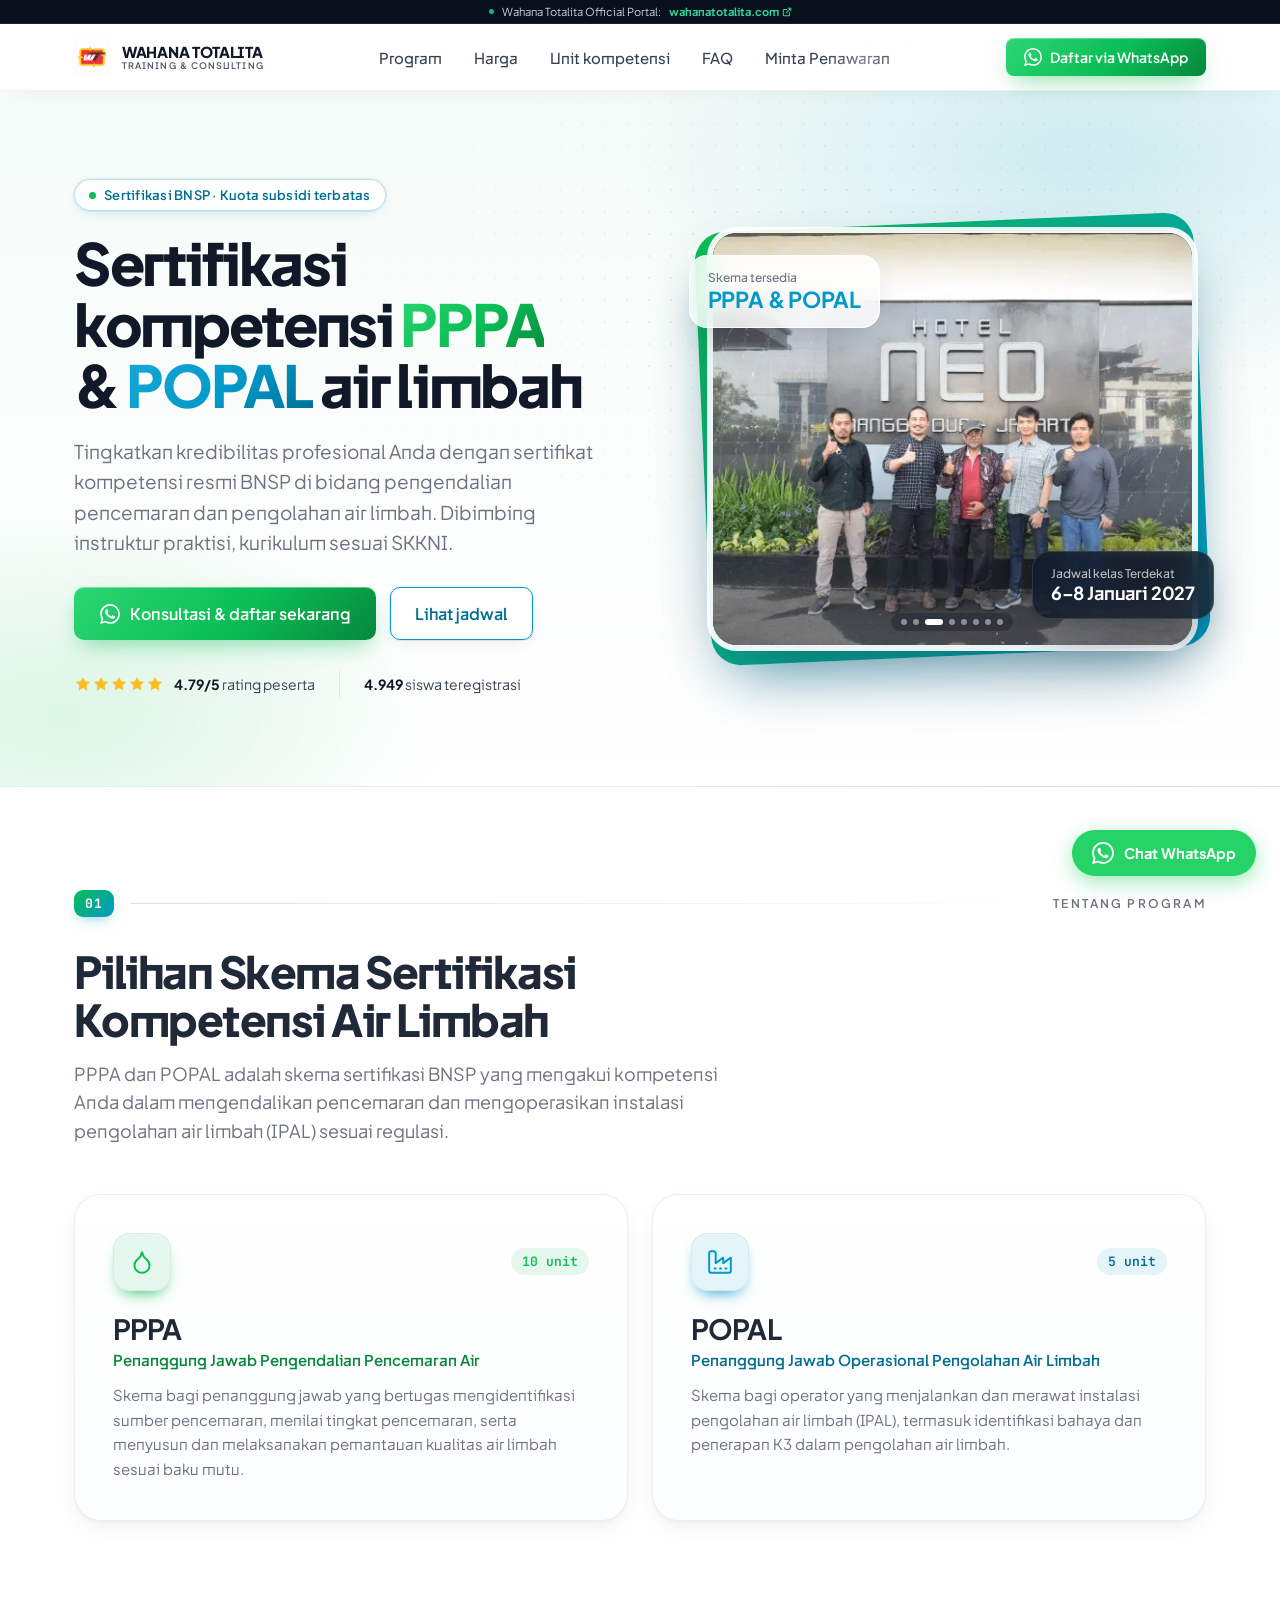
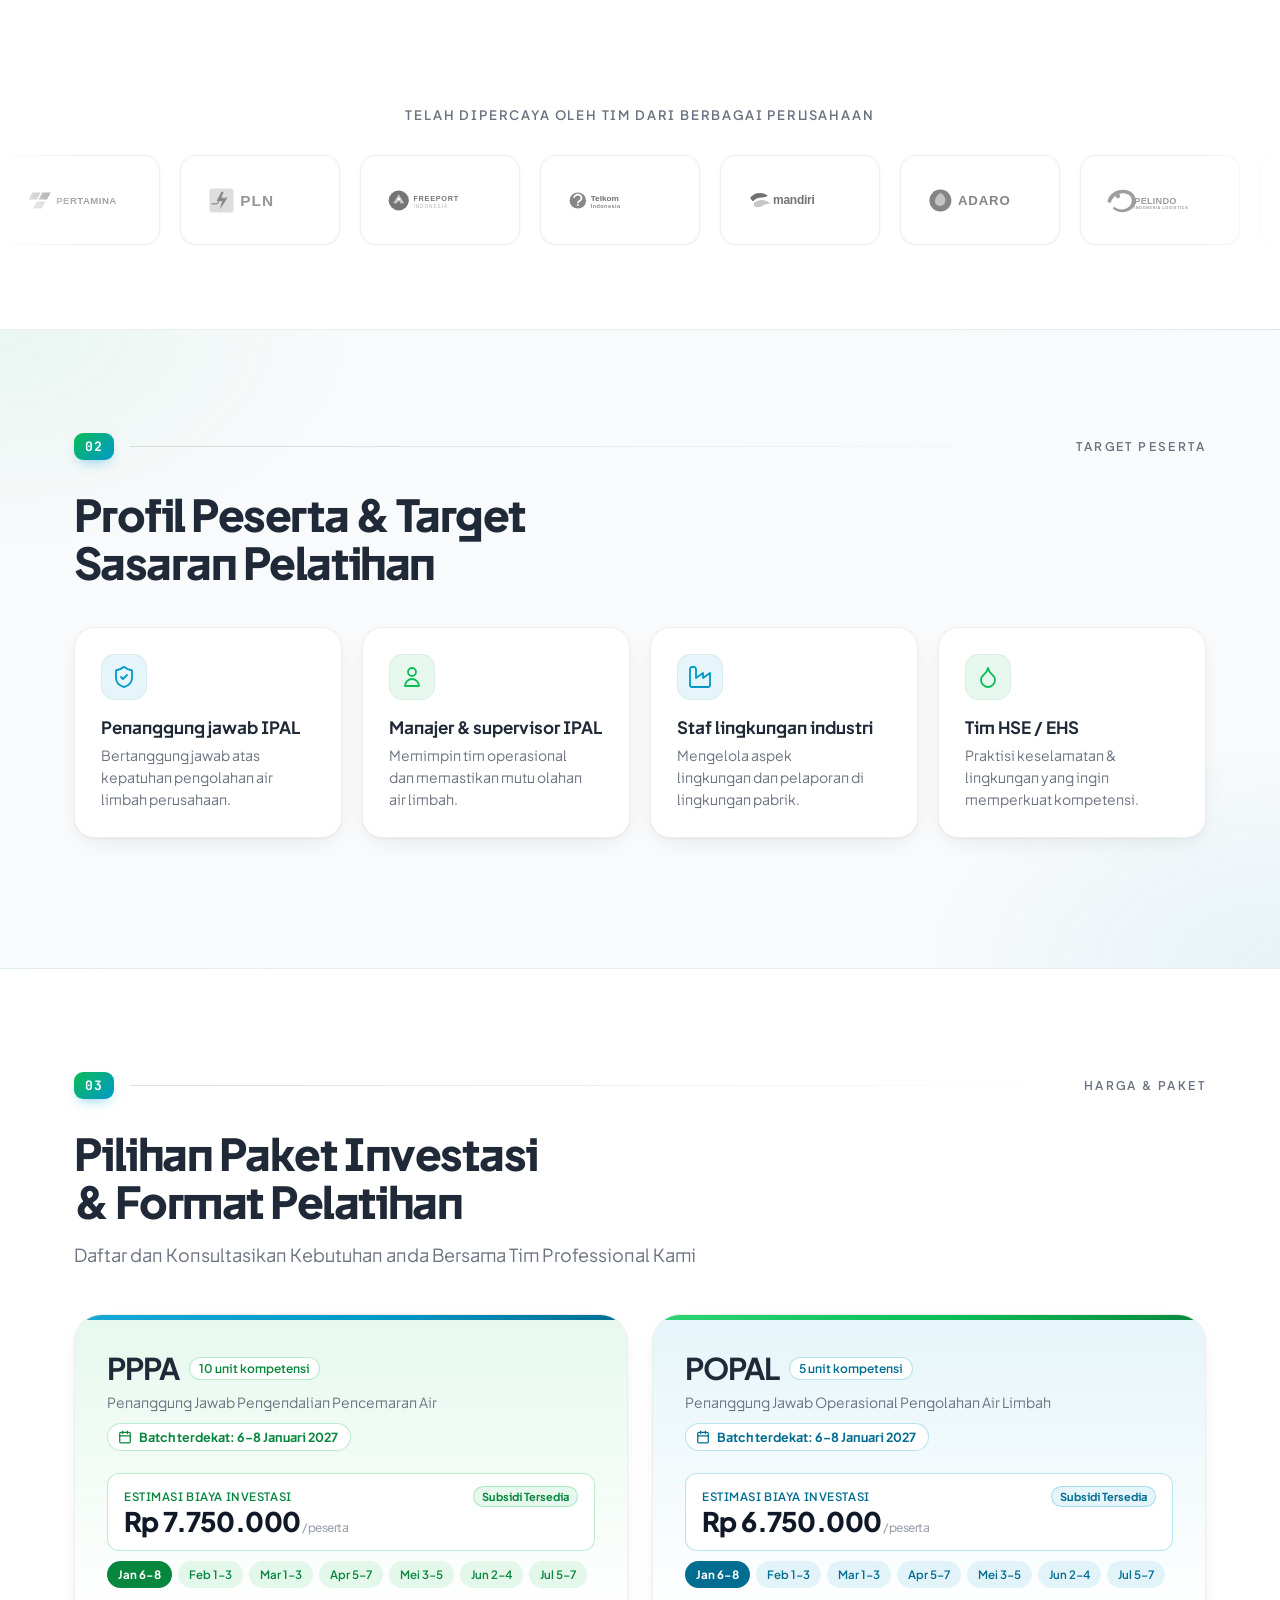
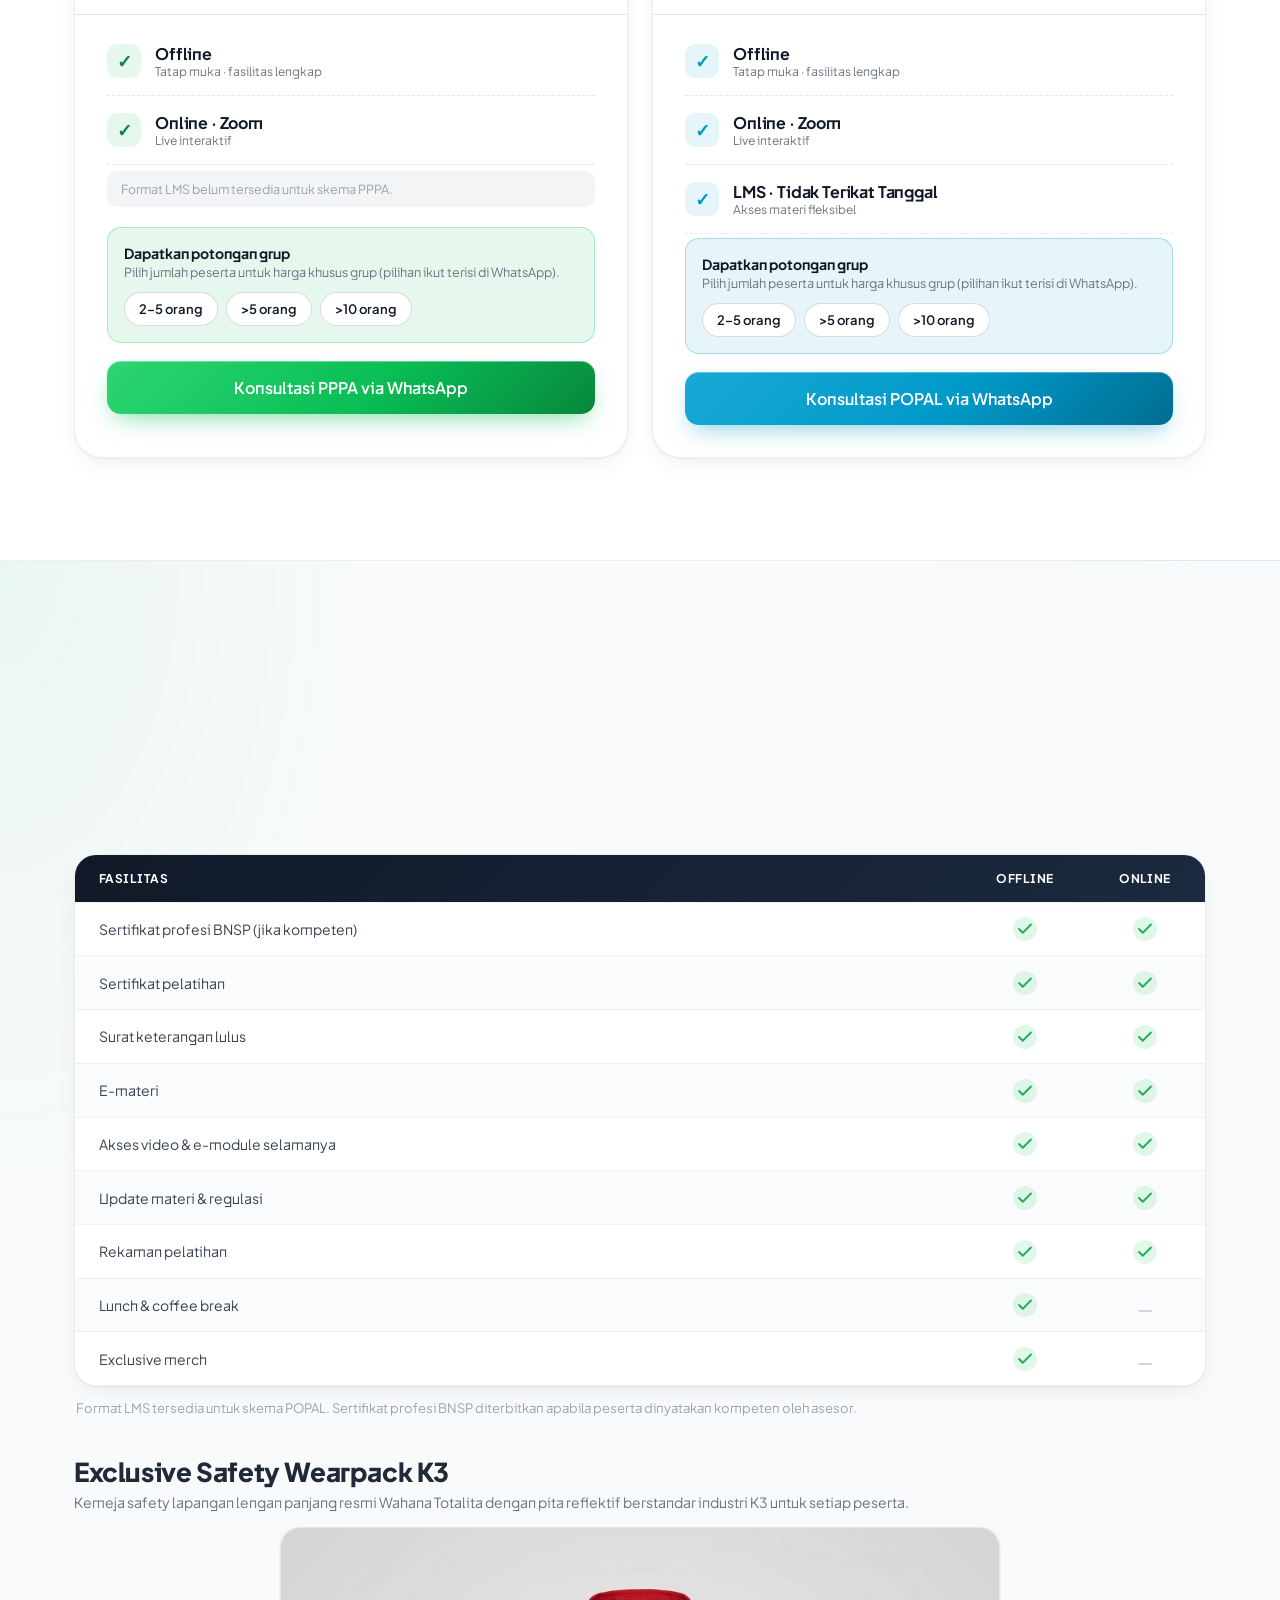
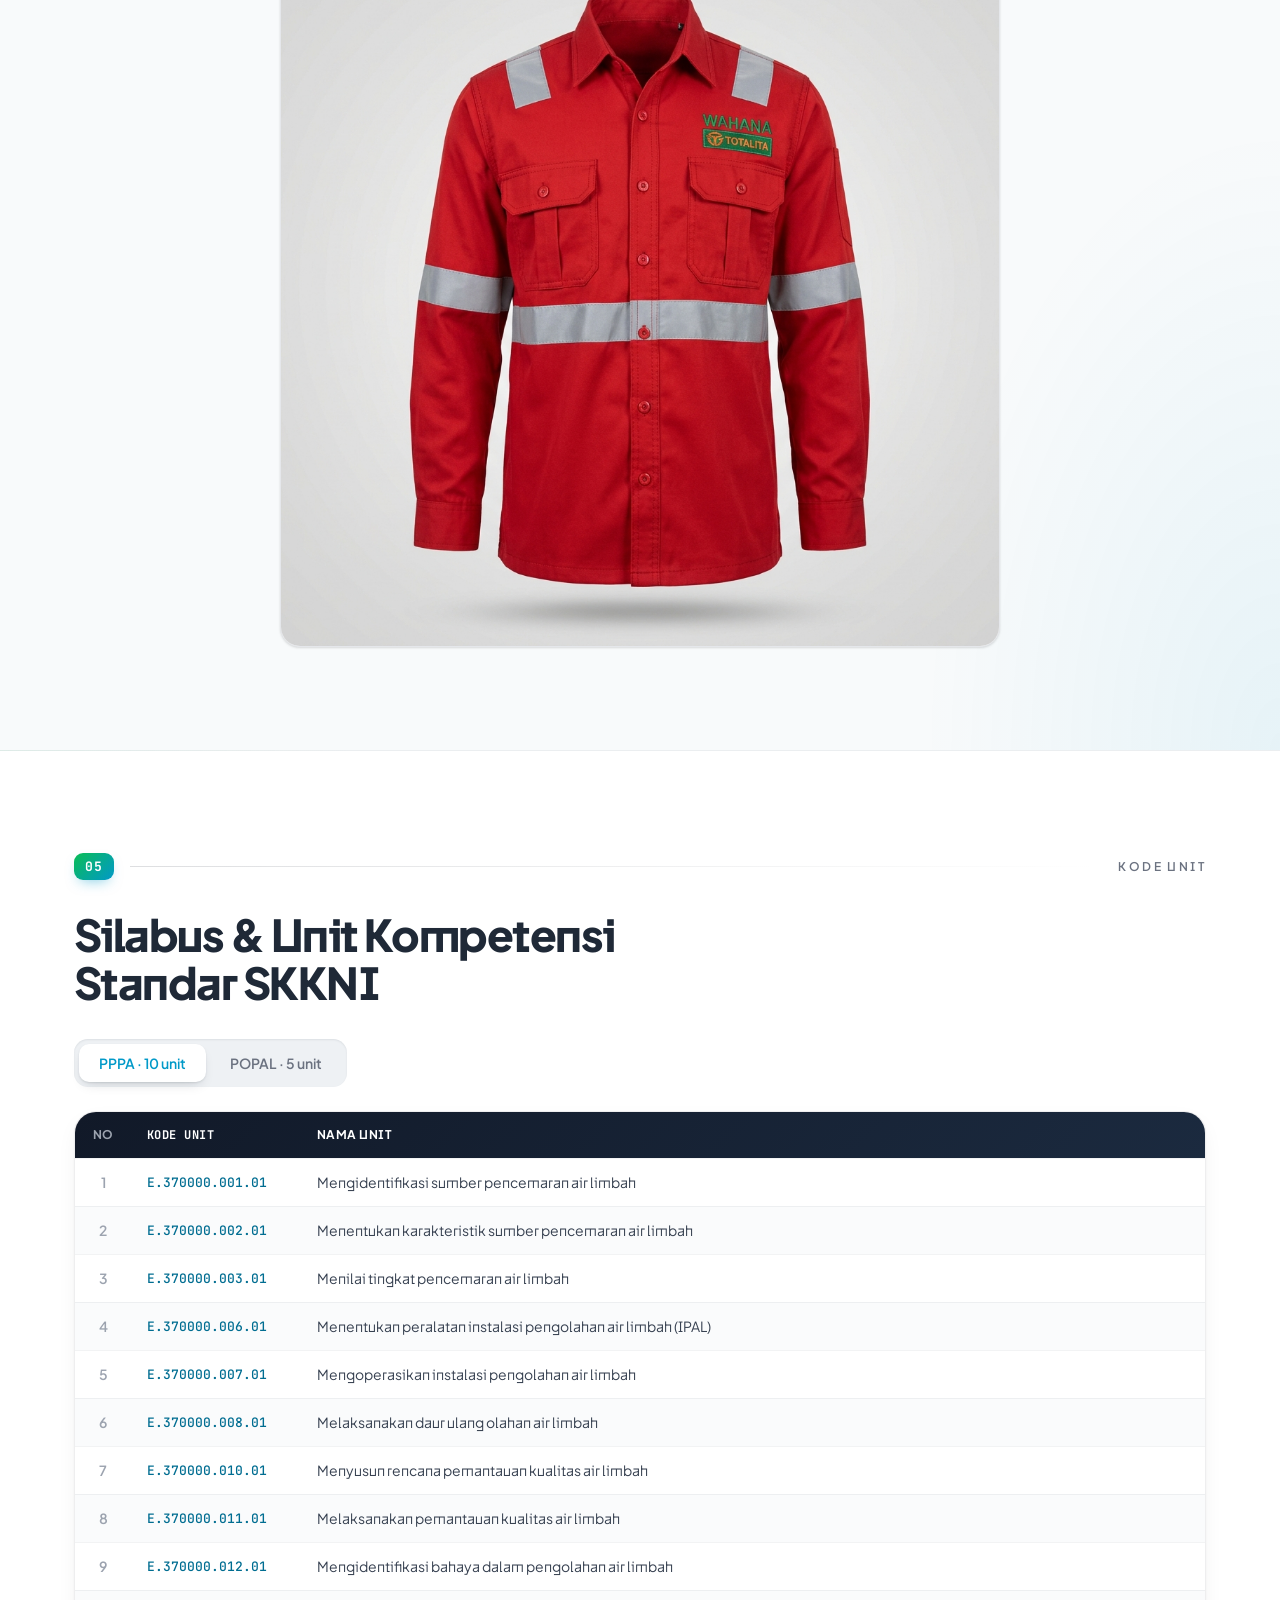
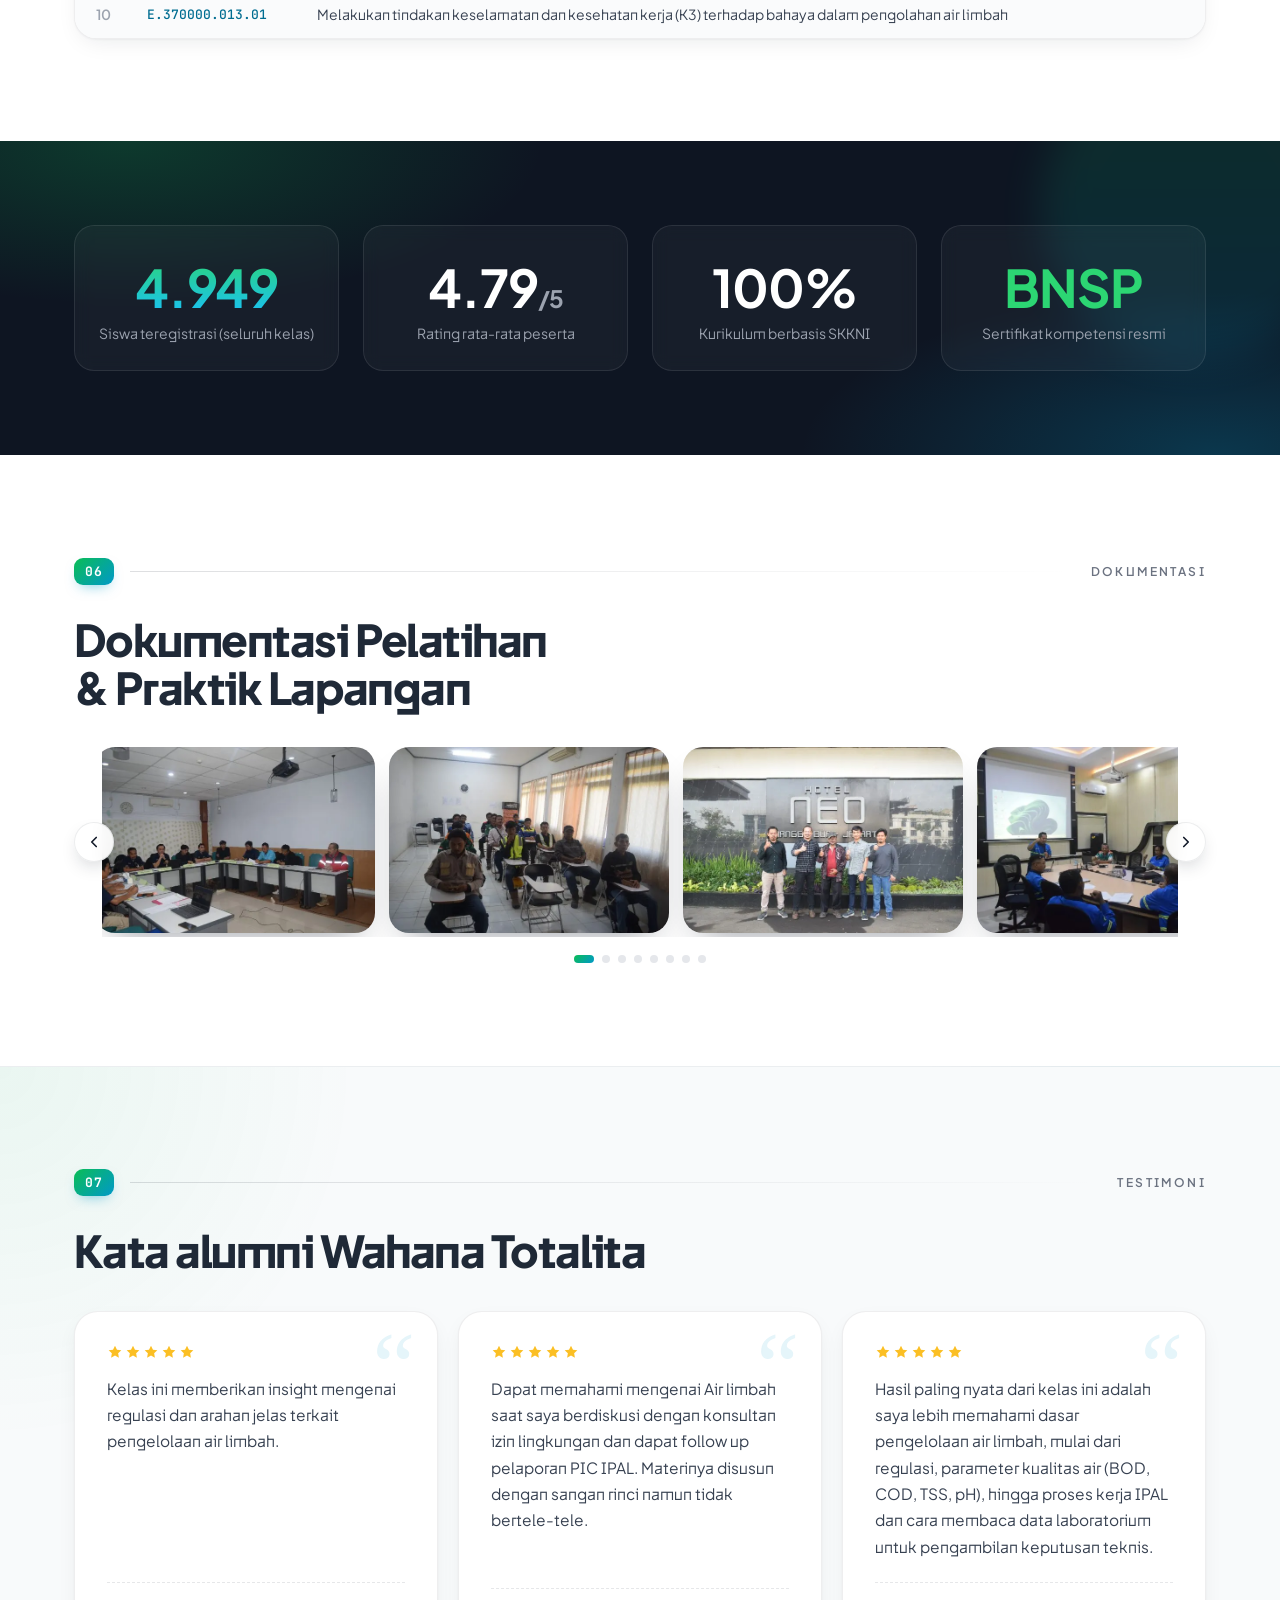
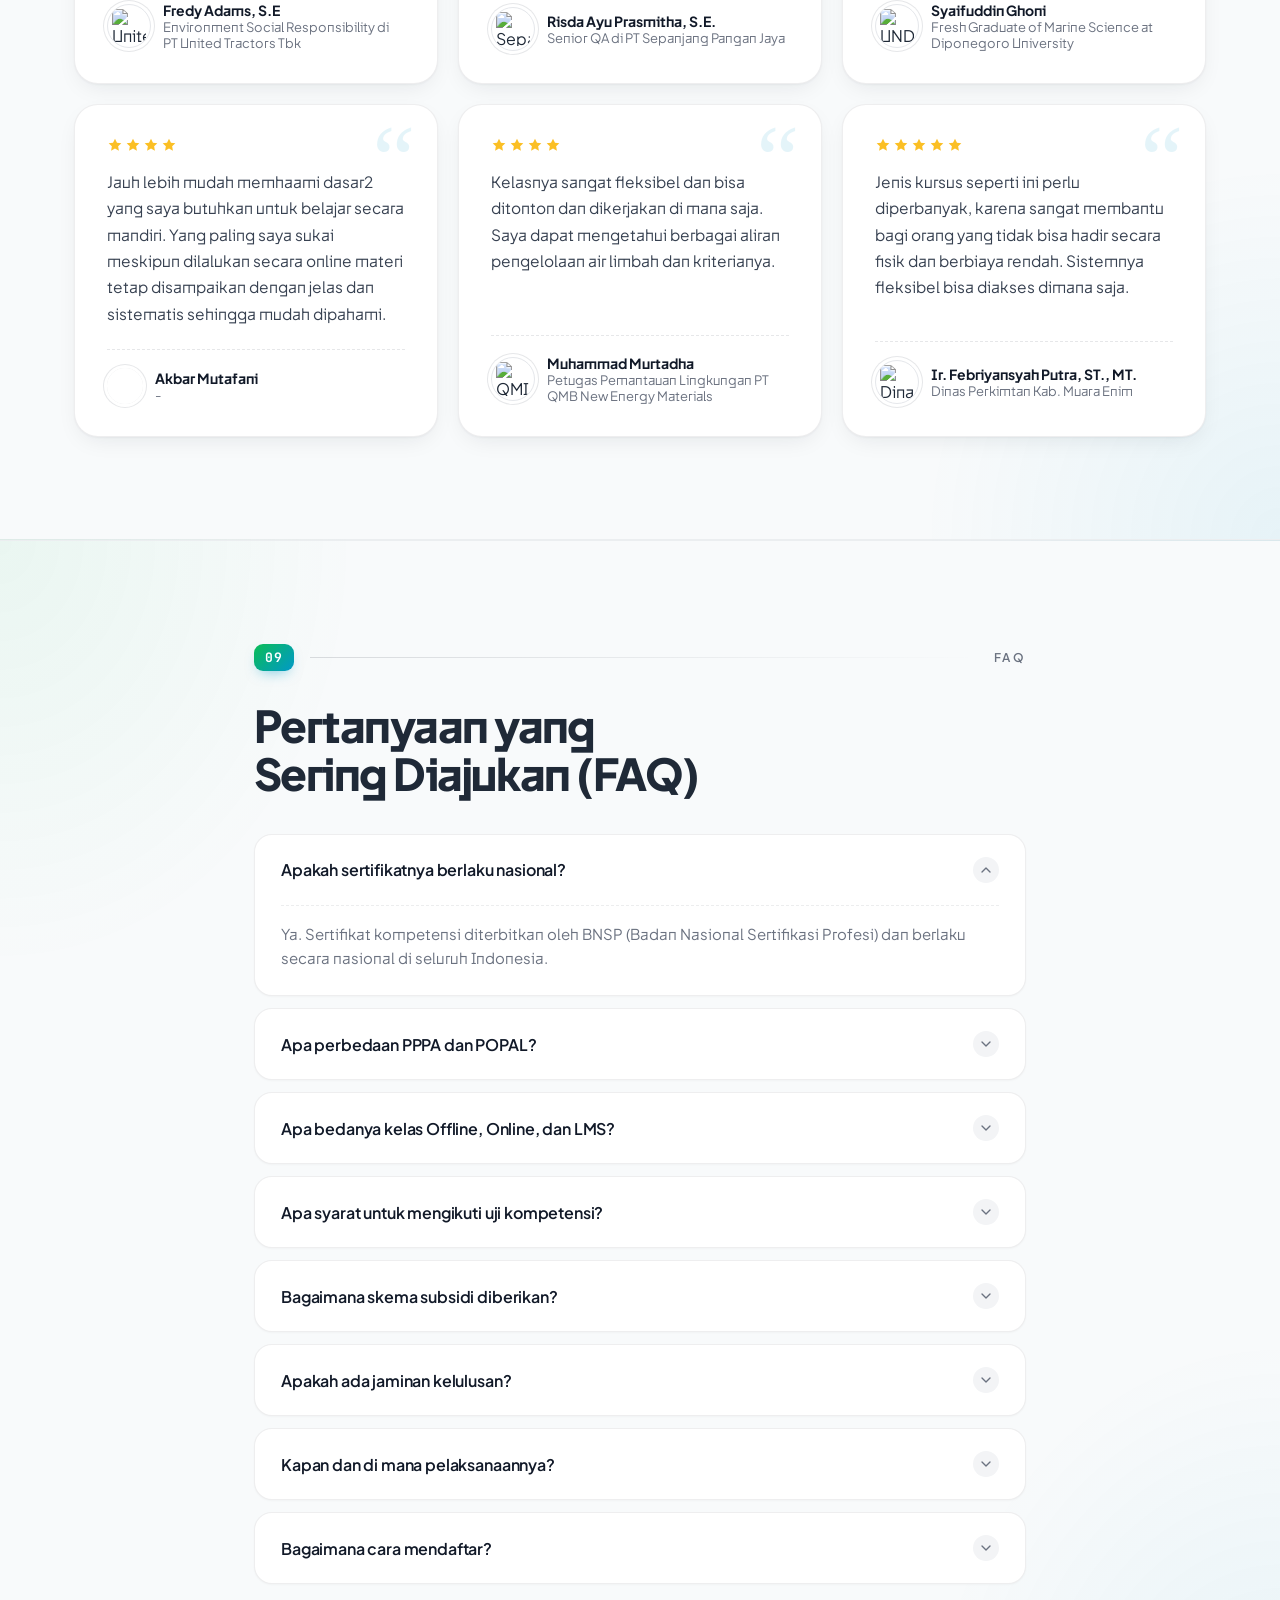
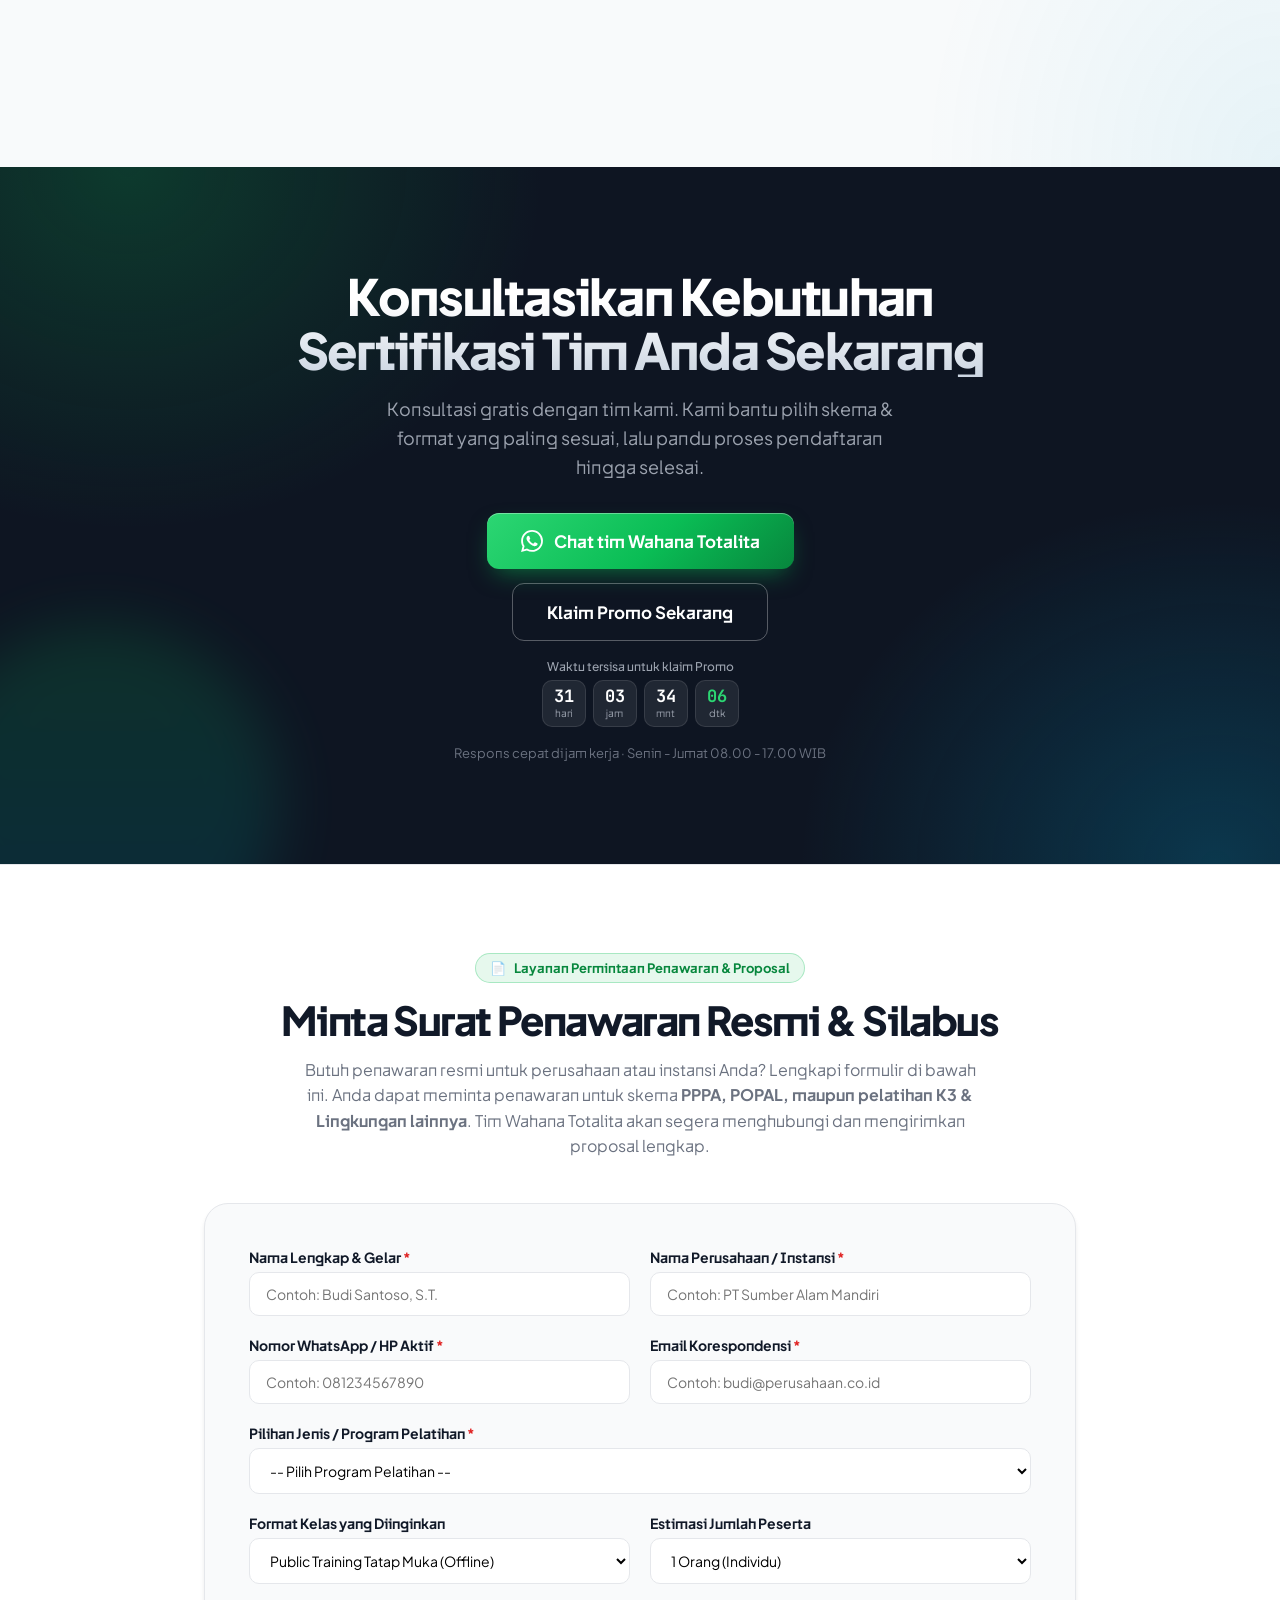
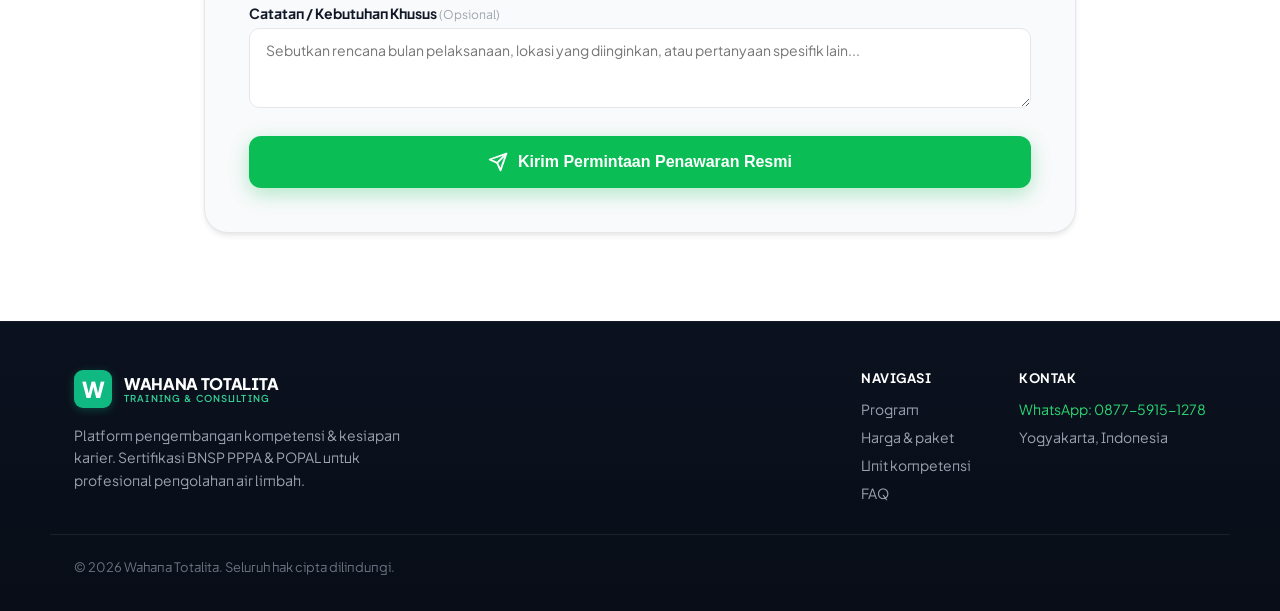
==== commit cee7f4f6: "Add official GTM tracking container (GTM-MMZHD3HN) with speed optimization" ====
--- a/lp/pppa-popal/index.html
+++ b/lp/pppa-popal/index.html
@@ -14,9 +14,24 @@
   <link rel="preconnect" href="https://fonts.gstatic.com" crossorigin>
   <link href="https://fonts.googleapis.com/css2?family=Plus+Jakarta+Sans:wght@400;500;600;700;800&family=JetBrains+Mono:wght@500;700&display=swap" rel="stylesheet">
   
+  <!-- Performance & Preconnect for Tracking -->
+  <link rel="dns-prefetch" href="https://www.googletagmanager.com">
+
+  <!-- Google Tag Manager -->
+  <script>(function(w,d,s,l,i){w[l]=w[l]||[];w[l].push({'gtm.start':
+  new Date().getTime(),event:'gtm.js'});var f=d.getElementsByTagName(s)[0],
+  j=d.createElement(s),dl=l!='dataLayer'?'&l='+l:'';j.async=true;j.src=
+  'https://www.googletagmanager.com/gtm.js?id='+i+dl;f.parentNode.insertBefore(j,f);
+  })(window,document,'script','dataLayer','GTM-MMZHD3HN');</script>
+  <!-- End Google Tag Manager -->
+  
   <link rel="stylesheet" href="/lp/pppa-popal/styles.css">
 </head>
 <body>
+<!-- Google Tag Manager (noscript) -->
+<noscript><iframe src="https://www.googletagmanager.com/ns.html?id=GTM-MMZHD3HN"
+height="0" width="0" style="display:none;visibility:hidden"></iframe></noscript>
+<!-- End Google Tag Manager (noscript) -->
 <div id="scalev-html-mode-root" data-scalev-legacy-wrapper>
 <!-- ============ TOP COMPACT SLIM BAR ============ -->
 <div class="wt-top-bar" style="background:#090F1D;color:#94A3B8;font-size:11px;padding:5px 16px;border-bottom:1px solid rgba(255,255,255,.06);position:relative;z-index:70;line-height:1.2">
